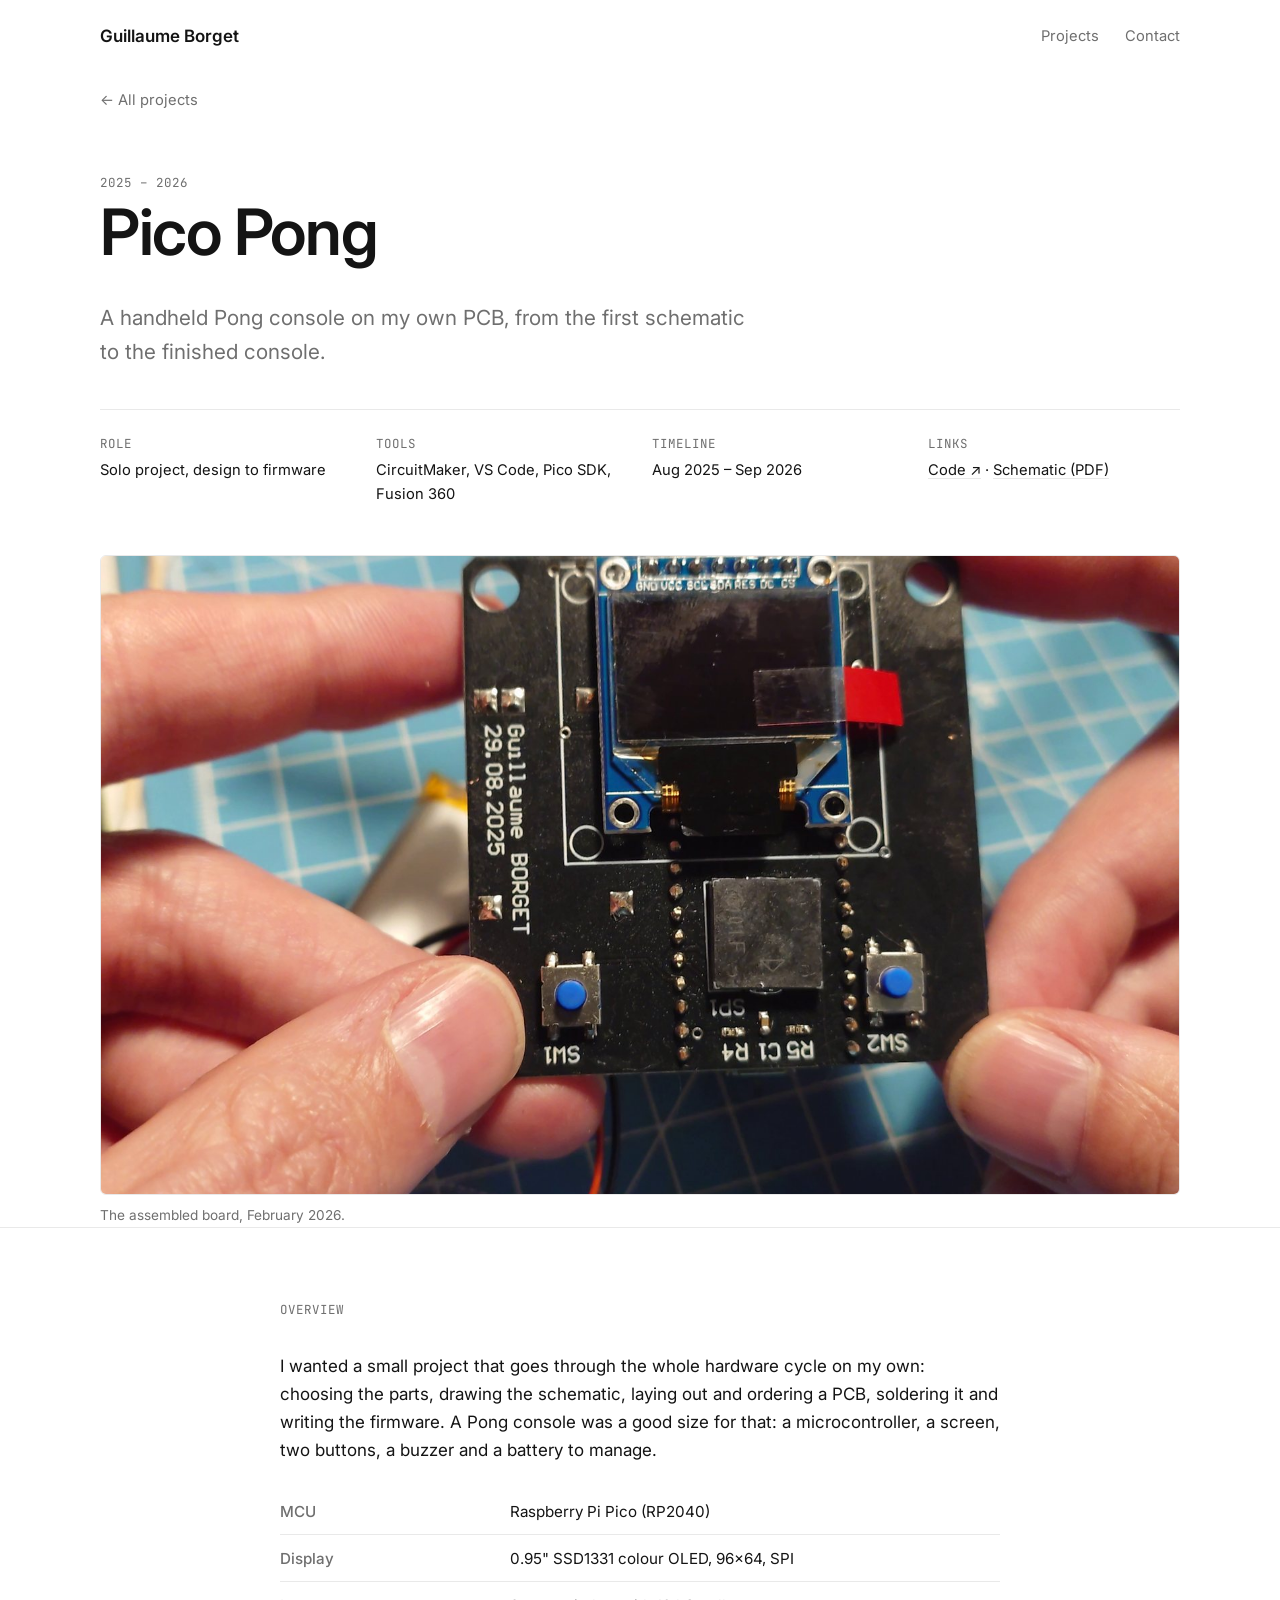
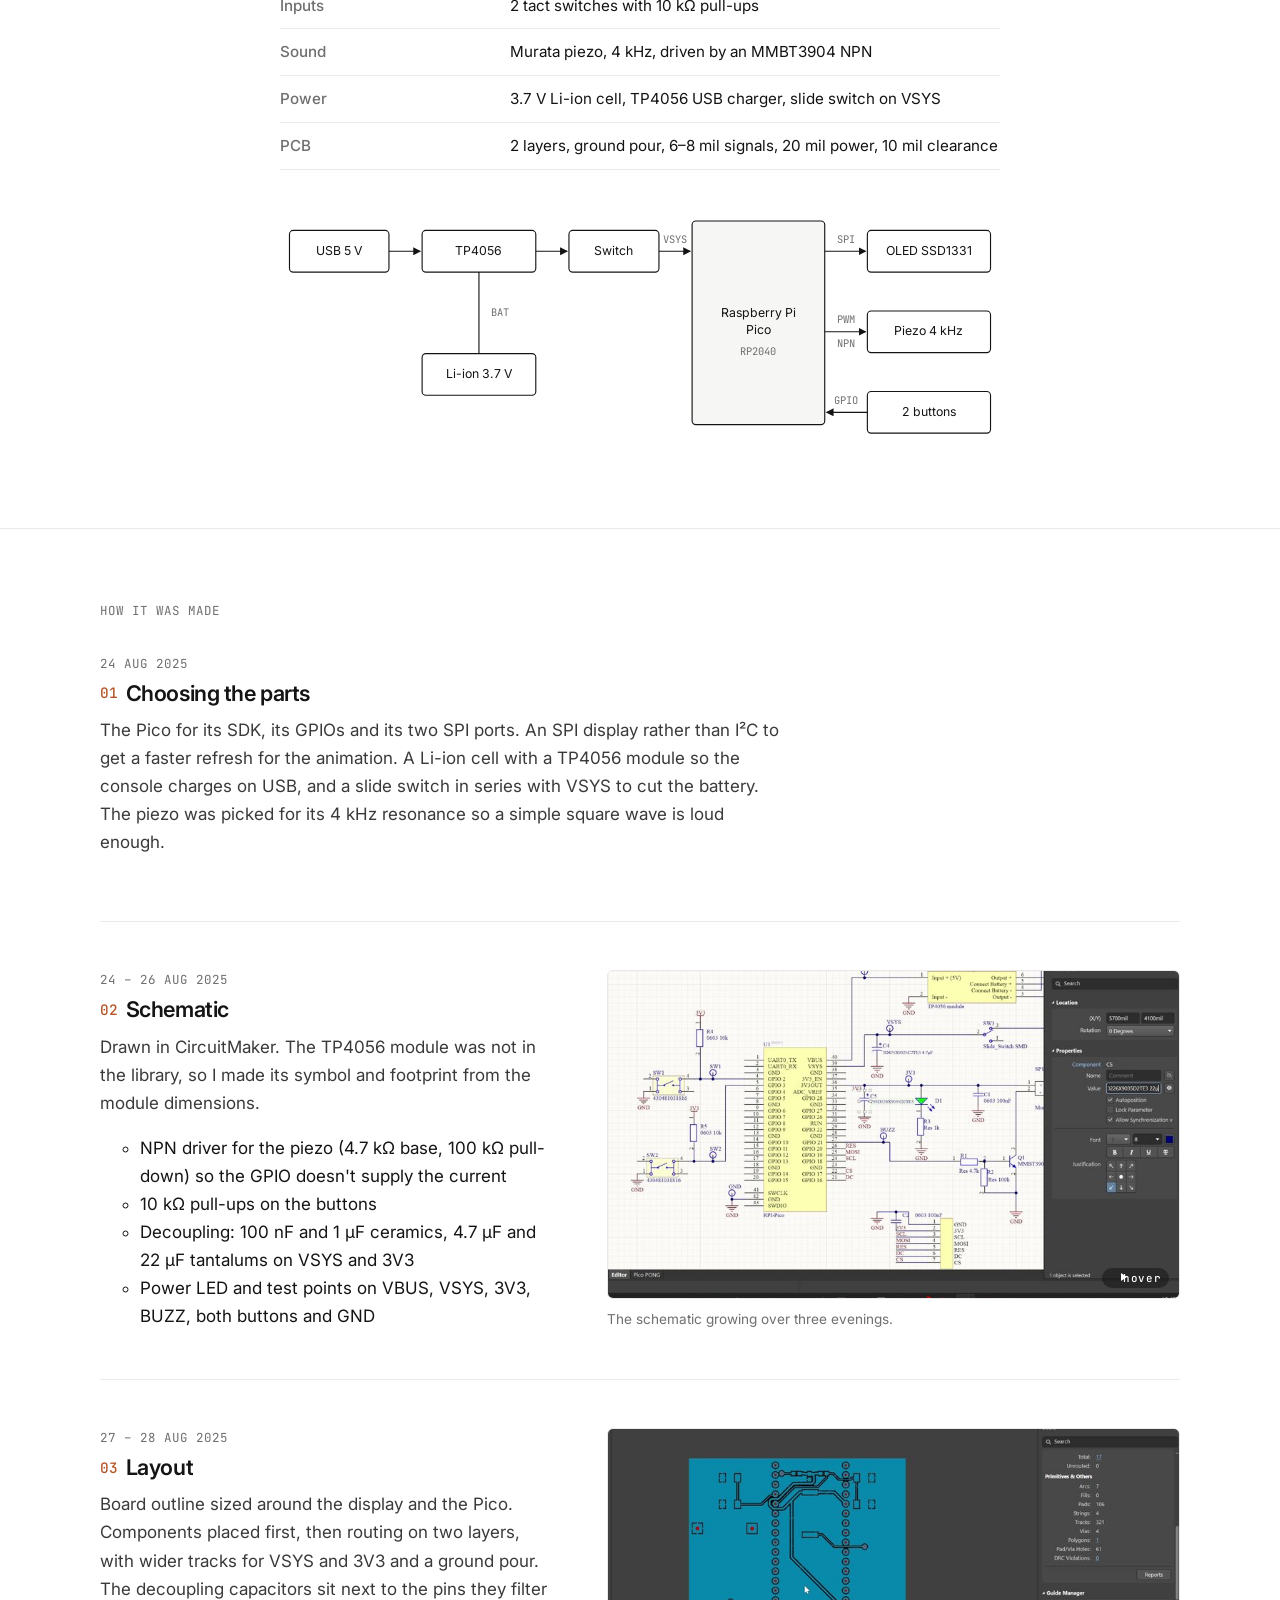
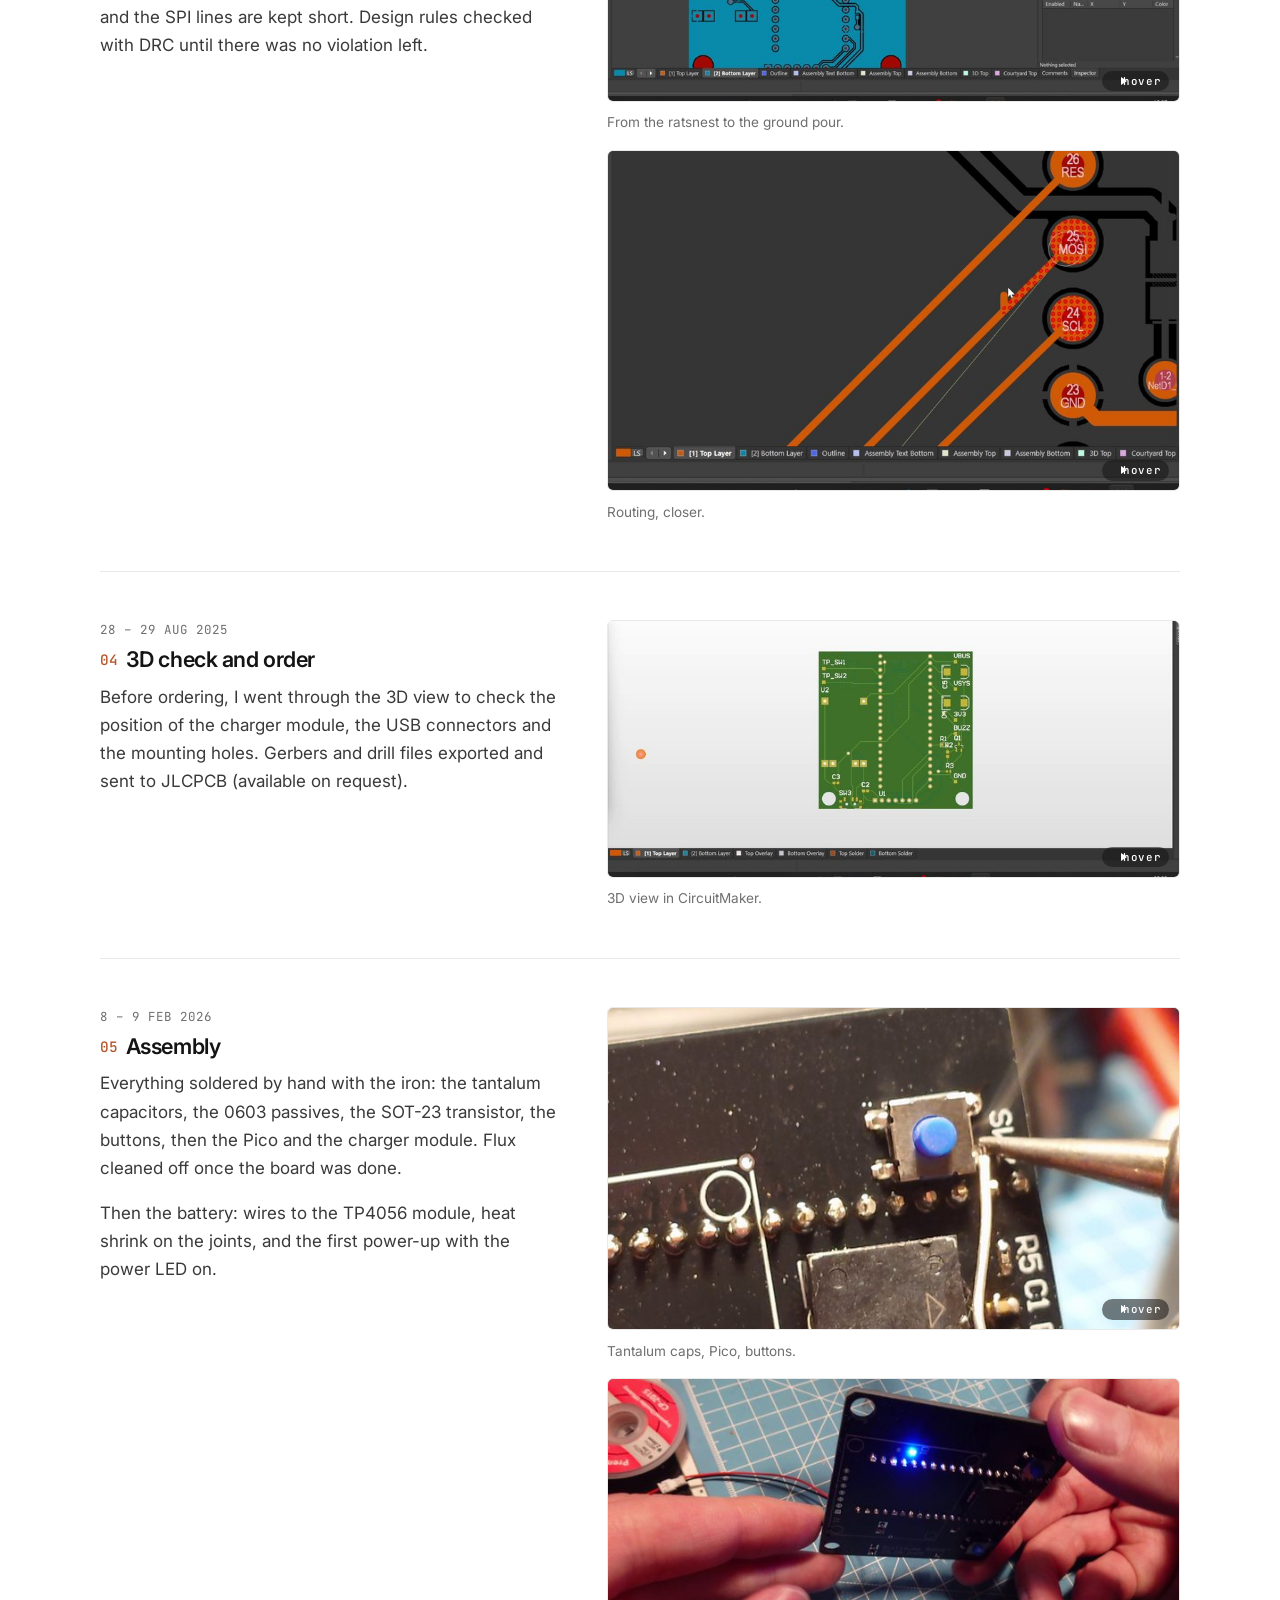
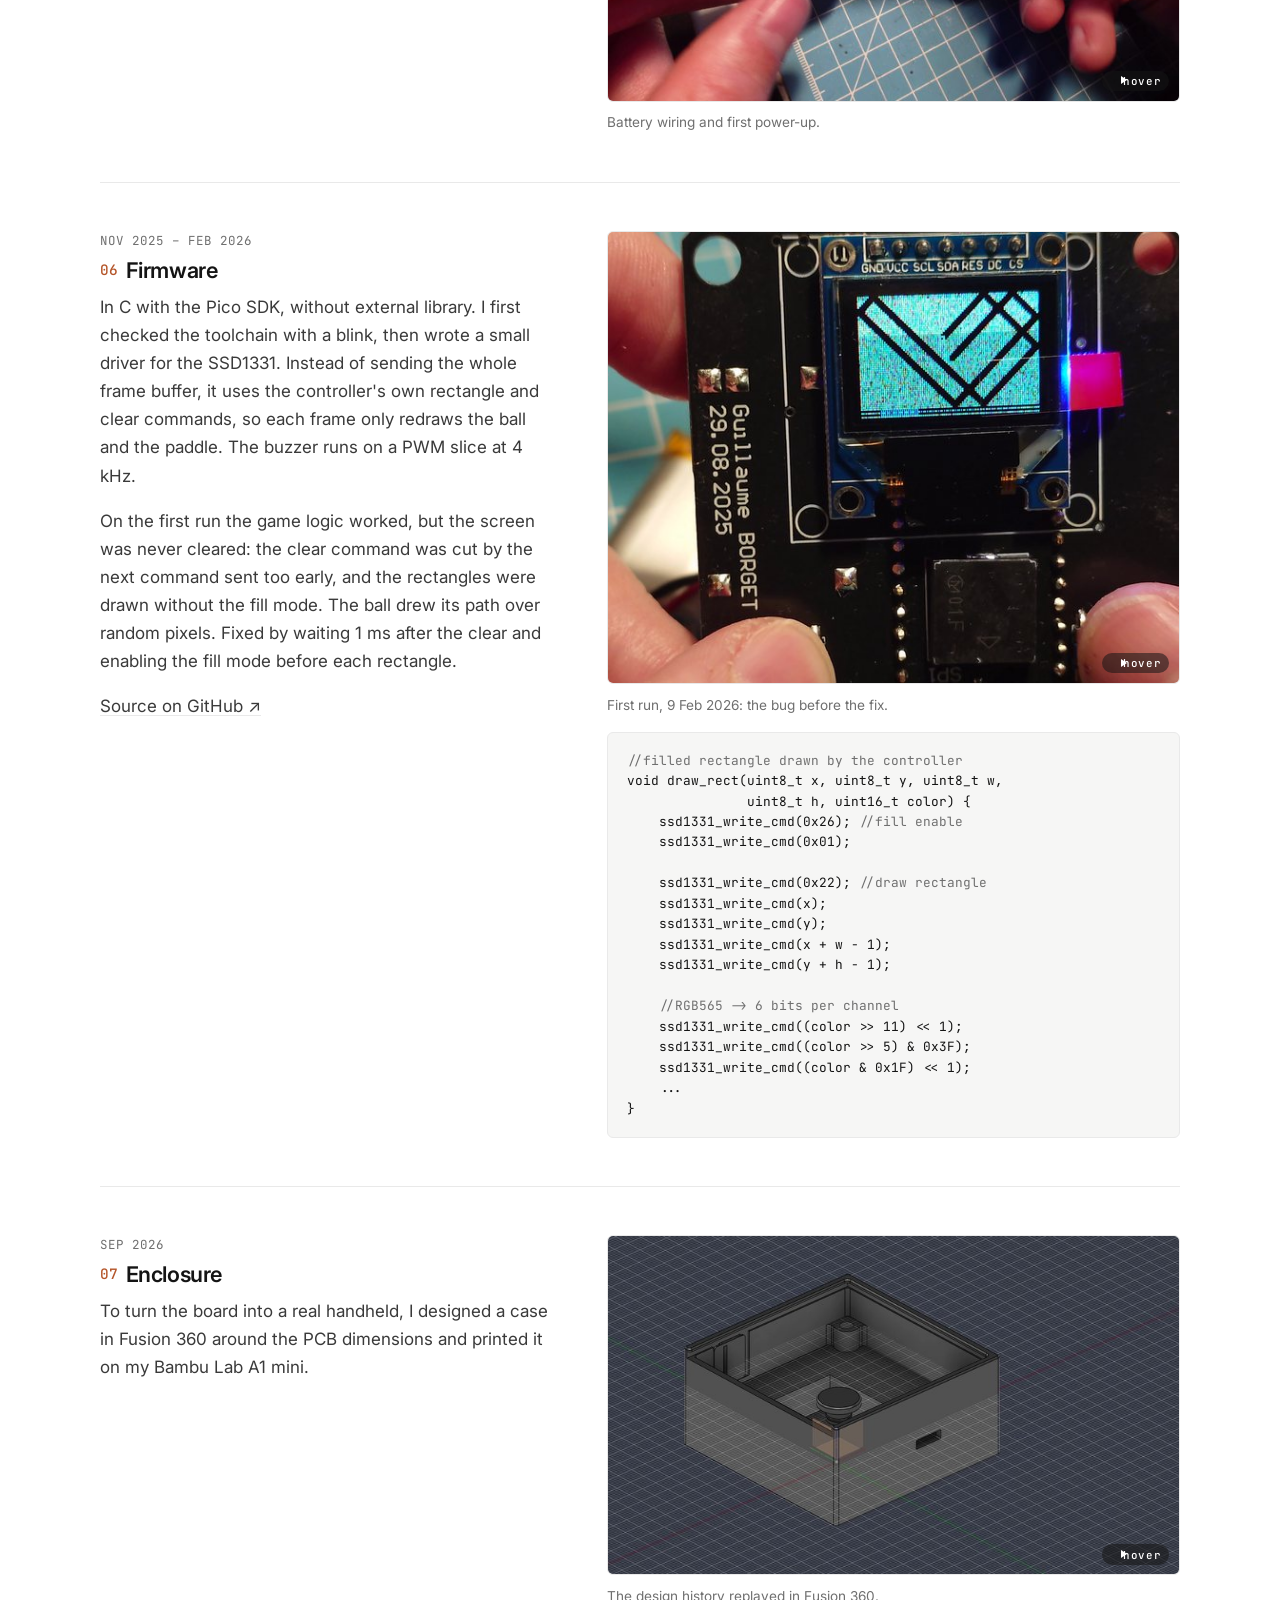
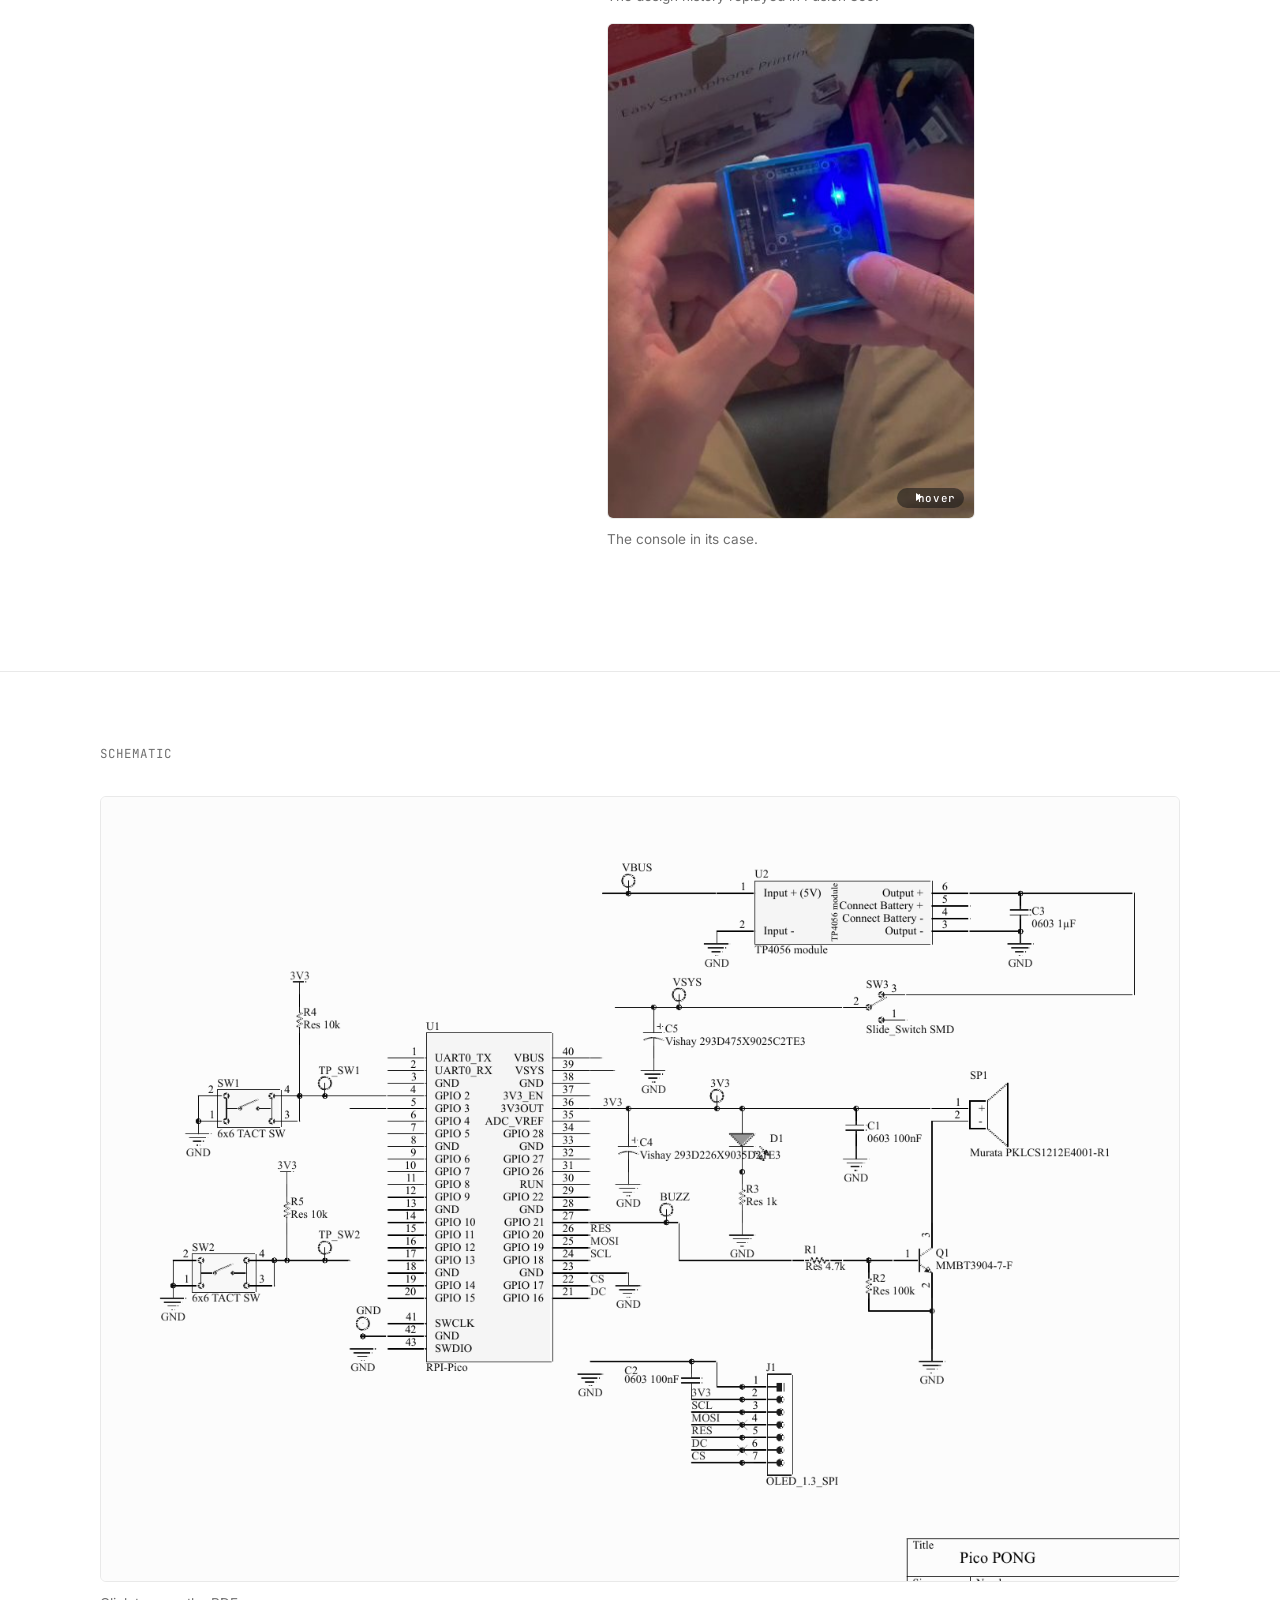
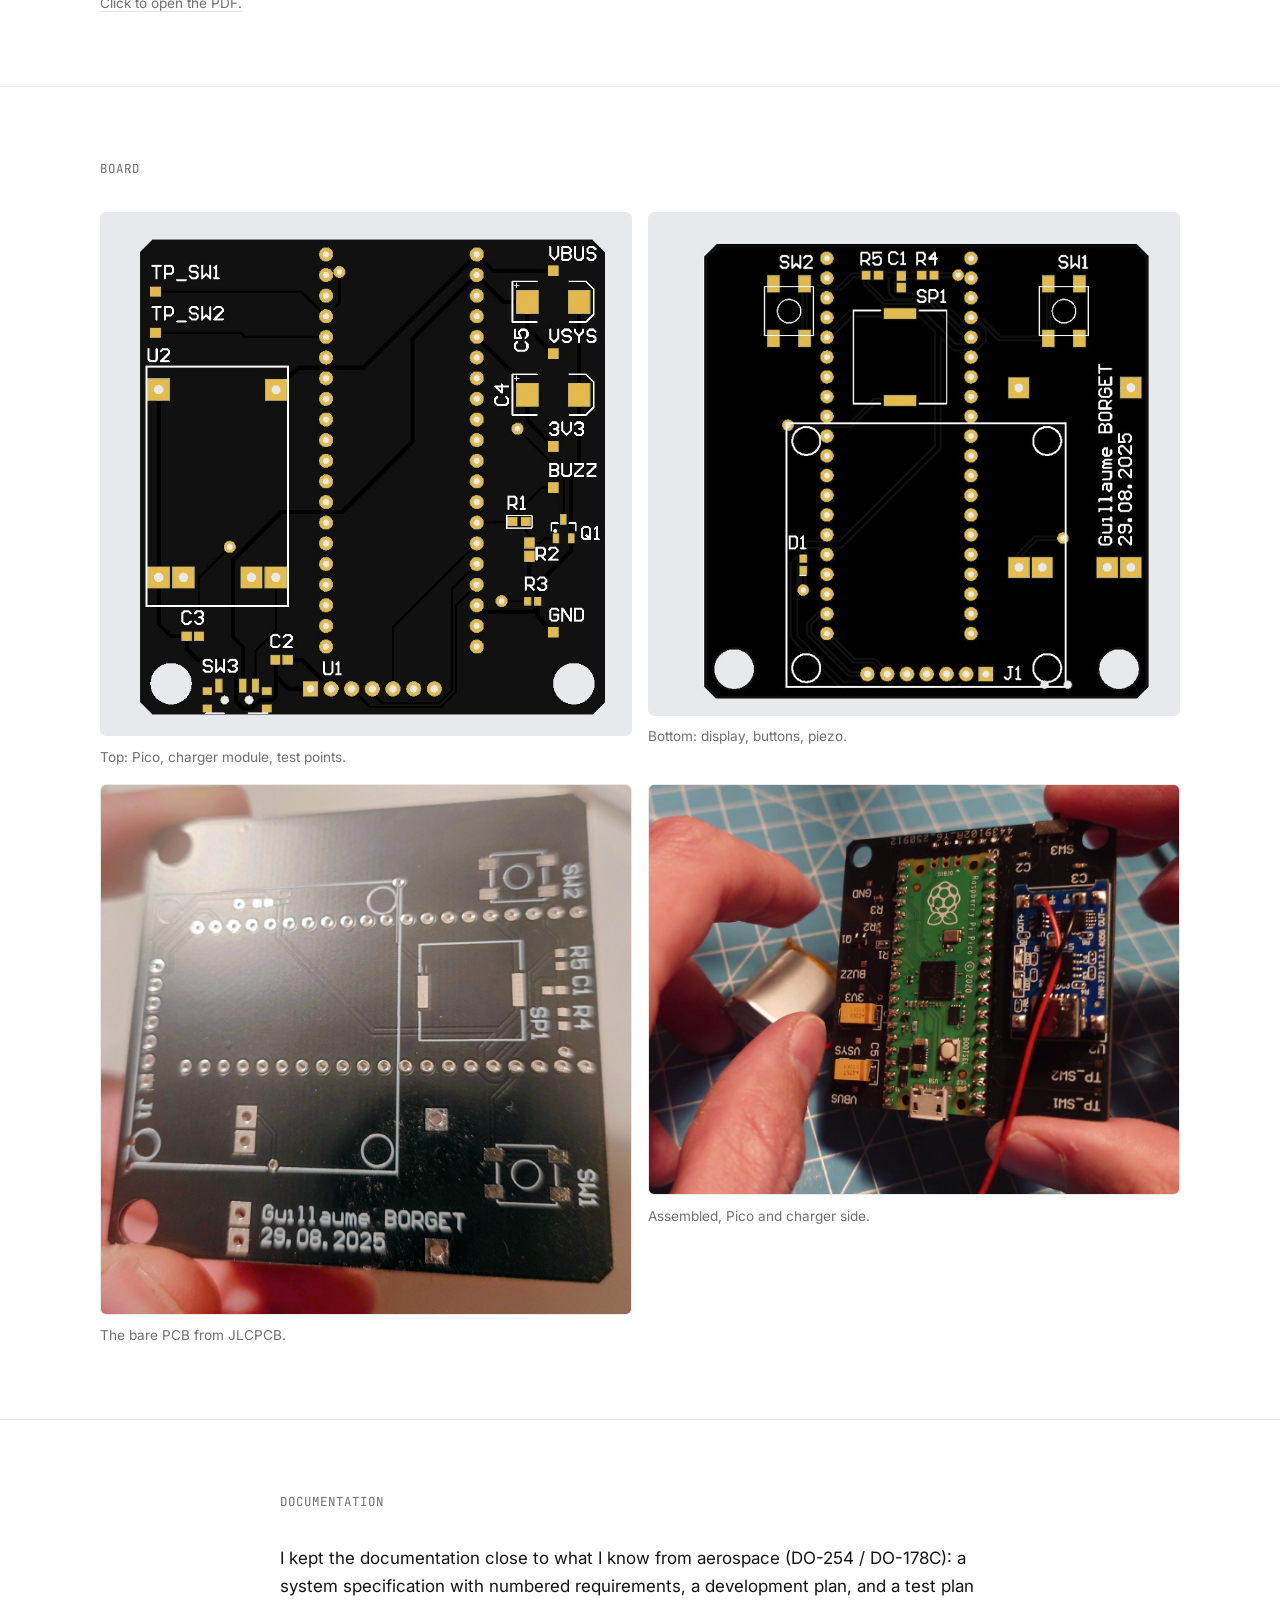
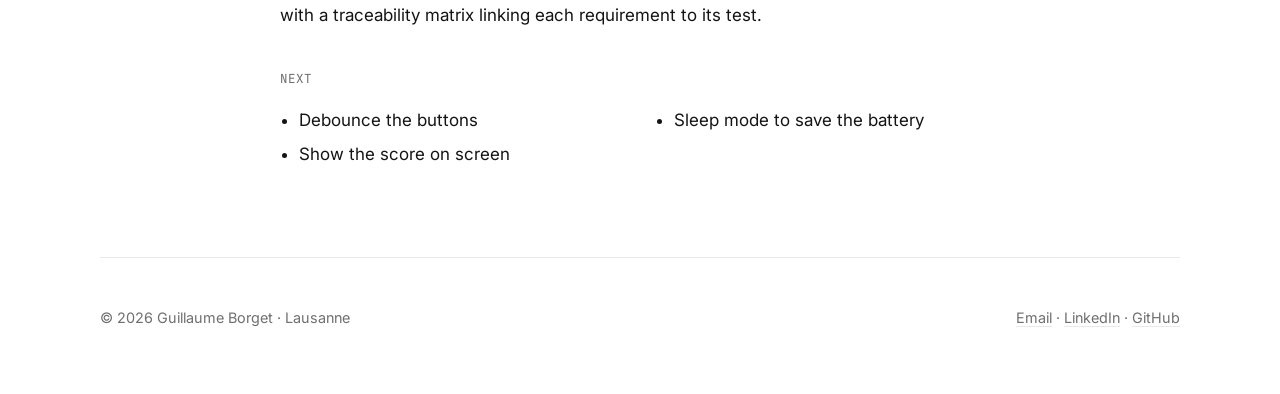
==== pico-pong.html @ 0cc23137 "Add portfolio website with Pico Pong project page" ====
<!doctype html>
<html lang="en">
<head>
  <meta charset="utf-8">
  <meta name="viewport" content="width=device-width, initial-scale=1">
  <title>Pico Pong — Guillaume Borget</title>
  <meta name="description" content="Pico Pong: a handheld Pong console on a custom 2-layer PCB. Raspberry Pi Pico, SSD1331 OLED, Li-ion battery with TP4056 charging. Schematic, layout and firmware by Guillaume Borget.">
  <link rel="icon" href="favicon.svg" type="image/svg+xml">
  <link rel="preconnect" href="https://fonts.googleapis.com">
  <link rel="preconnect" href="https://fonts.gstatic.com" crossorigin>
  <link href="https://fonts.googleapis.com/css2?family=Inter:wght@400;500;600&family=JetBrains+Mono:wght@400;500&display=swap" rel="stylesheet">
  <link rel="stylesheet" href="css/style.css?v=3">
</head>
<body>
  <header class="wrap nav">
    <a class="brand" href="index.html">Guillaume Borget</a>
    <ul>
      <li><a href="index.html#projects">Projects</a></li>
      <li><a href="index.html#contact">Contact</a></li>
    </ul>
  </header>

  <main>
    <div class="wrap">
      <a class="back" href="index.html#projects">← All projects</a>
      <div class="p-head">
        <span class="label">2025 – 2026</span>
        <h1>Pico Pong</h1>
        <p class="lead">A handheld Pong console on my own PCB, from the first schematic to the finished console.</p>
        <div class="meta">
          <div><span class="label">Role</span>Solo project, design to firmware</div>
          <div><span class="label">Tools</span>CircuitMaker, VS Code, Pico SDK, Fusion 360</div>
          <div><span class="label">Timeline</span>Aug 2025 – Sep 2026</div>
          <div><span class="label">Links</span><a href="https://github.com/guillaumeborget/pico-pong">Code ↗</a> · <a href="assets/pico-pong/pico-pong-schematic.pdf">Schematic (PDF)</a></div>
        </div>
      </div>
      <figure class="frame cover">
        <img src="assets/pico-pong/assembled-front.jpg" alt="The assembled Pico Pong board held in hands: OLED display, two blue buttons, piezo, my name and the date on the silkscreen" width="1600" height="1029">
        <figcaption>The assembled board, February 2026.</figcaption>
      </figure>
    </div>

    <section class="section">
      <div class="narrow prose">
        <span class="label">Overview</span>
        <p>I wanted a small project that goes through the whole hardware cycle on my own: choosing the parts, drawing the schematic, laying out and ordering a PCB, soldering it and writing the firmware. A Pong console was a good size for that: a microcontroller, a screen, two buttons, a buzzer and a battery to manage.</p>
        <table class="specs">
          <tr><th>MCU</th><td>Raspberry Pi Pico (RP2040)</td></tr>
          <tr><th>Display</th><td>0.95" SSD1331 colour OLED, 96×64, SPI</td></tr>
          <tr><th>Inputs</th><td>2 tact switches with 10 kΩ pull-ups</td></tr>
          <tr><th>Sound</th><td>Murata piezo, 4 kHz, driven by an MMBT3904 NPN</td></tr>
          <tr><th>Power</th><td>3.7 V Li-ion cell, TP4056 USB charger, slide switch on VSYS</td></tr>
          <tr><th>PCB</th><td>2 layers, ground pour, 6–8 mil signals, 20 mil power, 10 mil clearance</td></tr>
        </table>
        <figure class="diagram" aria-label="Block diagram">
          <svg viewBox="0 0 760 260" role="img">
            <defs><marker id="ar" viewBox="0 0 8 8" refX="7" refY="4" markerWidth="7" markerHeight="7" orient="auto"><path class="arrow" d="M0 0 8 4 0 8z"/></marker></defs>
            <rect x="10" y="30" width="105" height="44" rx="4"/><text x="62" y="52">USB 5 V</text>
            <rect x="150" y="30" width="120" height="44" rx="4"/><text x="210" y="52">TP4056</text>
            <rect x="150" y="160" width="120" height="44" rx="4"/><text x="210" y="182">Li-ion 3.7 V</text>
            <rect x="305" y="30" width="95" height="44" rx="4"/><text x="352" y="52">Switch</text>
            <rect class="hl" x="435" y="20" width="140" height="215" rx="4"/><text x="505" y="118">Raspberry Pi</text><text x="505" y="136">Pico</text><text class="small" x="505" y="158">RP2040</text>
            <rect x="620" y="30" width="130" height="44" rx="4"/><text x="685" y="52">OLED SSD1331</text>
            <rect x="620" y="115" width="130" height="44" rx="4"/><text x="685" y="137">Piezo 4 kHz</text>
            <rect x="620" y="200" width="130" height="44" rx="4"/><text x="685" y="222">2 buttons</text>
            <line x1="115" y1="52" x2="148" y2="52" marker-end="url(#ar)"/>
            <line x1="270" y1="52" x2="303" y2="52" marker-end="url(#ar)"/>
            <line x1="400" y1="52" x2="433" y2="52" marker-end="url(#ar)"/><text class="small" x="417" y="40">VSYS</text>
            <line x1="210" y1="74" x2="210" y2="160"/><text class="small" x="232" y="117">BAT</text>
            <line x1="575" y1="52" x2="618" y2="52" marker-end="url(#ar)"/><text class="small" x="597" y="40">SPI</text>
            <line x1="575" y1="137" x2="618" y2="137" marker-end="url(#ar)"/><text class="small" x="597" y="125">PWM</text><text class="small" x="597" y="150">NPN</text>
            <line x1="620" y1="222" x2="577" y2="222" marker-end="url(#ar)"/><text class="small" x="597" y="210">GPIO</text>
          </svg>
        </figure>
      </div>
    </section>

    <section class="section">
      <div class="wrap">
        <span class="label">How it was made</span>
        <ol class="steps">
          <li class="step solo">
            <div>
              <span class="label date">24 Aug 2025</span>
              <h3>Choosing the parts</h3>
              <p>The Pico for its SDK, its GPIOs and its two SPI ports. An SPI display rather than I²C to get a faster refresh for the animation. A Li-ion cell with a TP4056 module so the console charges on USB, and a slide switch in series with VSYS to cut the battery. The piezo was picked for its 4 kHz resonance so a simple square wave is loud enough.</p>
            </div>
          </li>
          <li class="step">
            <div>
              <span class="label date">24 – 26 Aug 2025</span>
              <h3>Schematic</h3>
              <p>Drawn in CircuitMaker. The TP4056 module was not in the library, so I made its symbol and footprint from the module dimensions.</p>
              <ul>
                <li>NPN driver for the piezo (4.7 kΩ base, 100 kΩ pull-down) so the GPIO doesn't supply the current</li>
                <li>10 kΩ pull-ups on the buttons</li>
                <li>Decoupling: 100 nF and 1 µF ceramics, 4.7 µF and 22 µF tantalums on VSYS and 3V3</li>
                <li>Power LED and test points on VBUS, VSYS, 3V3, BUZZ, both buttons and GND</li>
              </ul>
            </div>
            <figure class="clip"><div class="anim" data-anim="assets/pico-pong/schematic.webp"><img src="assets/pico-pong/schematic.jpg" alt="Schematic in CircuitMaker" width="800" height="457" loading="lazy"></div><figcaption>The schematic growing over three evenings.</figcaption></figure>
          </li>
          <li class="step">
            <div>
              <span class="label date">27 – 28 Aug 2025</span>
              <h3>Layout</h3>
              <p>Board outline sized around the display and the Pico. Components placed first, then routing on two layers, with wider tracks for VSYS and 3V3 and a ground pour. The decoupling capacitors sit next to the pins they filter and the SPI lines are kept short. Design rules checked with DRC until there was no violation left.</p>
            </div>
            <div>
              <figure class="clip"><div class="anim" data-anim="assets/pico-pong/layout.webp"><img src="assets/pico-pong/layout.jpg" alt="Placement and routing in CircuitMaker" width="800" height="381" loading="lazy"></div><figcaption>From the ratsnest to the ground pour.</figcaption></figure>
              <figure class="clip" style="margin-top:1rem"><div class="anim" data-anim="assets/pico-pong/routing.webp"><img src="assets/pico-pong/routing.jpg" alt="Routing close-up" width="800" height="475" loading="lazy"></div><figcaption>Routing, closer.</figcaption></figure>
            </div>
          </li>
          <li class="step">
            <div>
              <span class="label date">28 – 29 Aug 2025</span>
              <h3>3D check and order</h3>
              <p>Before ordering, I went through the 3D view to check the position of the charger module, the USB connectors and the mounting holes. Gerbers and drill files exported and sent to JLCPCB (available on request).</p>
            </div>
            <figure class="clip"><div class="anim" data-anim="assets/pico-pong/board-3d.webp"><img src="assets/pico-pong/board-3d.jpg" alt="3D view of the board" width="800" height="358" loading="lazy"></div><figcaption>3D view in CircuitMaker.</figcaption></figure>
          </li>
          <li class="step">
            <div>
              <span class="label date">8 – 9 Feb 2026</span>
              <h3>Assembly</h3>
              <p>Everything soldered by hand with the iron: the tantalum capacitors, the 0603 passives, the SOT-23 transistor, the buttons, then the Pico and the charger module. Flux cleaned off once the board was done.</p>
              <p>Then the battery: wires to the TP4056 module, heat shrink on the joints, and the first power-up with the power LED on.</p>
            </div>
            <div>
              <figure class="clip"><div class="anim" data-anim="assets/pico-pong/soldering.webp"><img src="assets/pico-pong/soldering.jpg" alt="Hand soldering the components" width="640" height="360" loading="lazy"></div><figcaption>Tantalum caps, Pico, buttons.</figcaption></figure>
              <figure class="clip" style="margin-top:1rem"><div class="anim" data-anim="assets/pico-pong/power-up.webp"><img src="assets/pico-pong/power-up.jpg" alt="Battery wiring and first power-up" width="640" height="360" loading="lazy"></div><figcaption>Battery wiring and first power-up.</figcaption></figure>
            </div>
          </li>
          <li class="step">
            <div>
              <span class="label date">Nov 2025 – Feb 2026</span>
              <h3>Firmware</h3>
              <p>In C with the Pico SDK, without external library. I first checked the toolchain with a blink, then wrote a small driver for the SSD1331. Instead of sending the whole frame buffer, it uses the controller's own rectangle and clear commands, so each frame only redraws the ball and the paddle. The buzzer runs on a PWM slice at 4 kHz.</p>
              <p>On the first run the game logic worked, but the screen was never cleared: the clear command was cut by the next command sent too early, and the rectangles were drawn without the fill mode. The ball drew its path over random pixels. Fixed by waiting 1 ms after the clear and enabling the fill mode before each rectangle.</p>
              <p><a href="https://github.com/guillaumeborget/pico-pong">Source on GitHub ↗</a></p>
            </div>
            <div>
            <figure class="clip" style="margin-bottom:1rem"><div class="anim" data-anim="assets/pico-pong/first-run.webp"><img src="assets/pico-pong/first-run.jpg" alt="First run of the game on the board, with the uncleared screen" width="600" height="474" loading="lazy"></div><figcaption>First run, 9 Feb 2026: the bug before the fix.</figcaption></figure>
<pre class="code"><span class="c">//filled rectangle drawn by the controller</span>
void draw_rect(uint8_t x, uint8_t y, uint8_t w,
               uint8_t h, uint16_t color) {
    ssd1331_write_cmd(0x26); <span class="c">//fill enable</span>
    ssd1331_write_cmd(0x01);

    ssd1331_write_cmd(0x22); <span class="c">//draw rectangle</span>
    ssd1331_write_cmd(x);
    ssd1331_write_cmd(y);
    ssd1331_write_cmd(x + w - 1);
    ssd1331_write_cmd(y + h - 1);

    <span class="c">//RGB565 -> 6 bits per channel</span>
    ssd1331_write_cmd((color >> 11) << 1);
    ssd1331_write_cmd((color >> 5) & 0x3F);
    ssd1331_write_cmd((color & 0x1F) << 1);
    ...
}</pre>
            </div>
          </li>
          <li class="step">
            <div>
              <span class="label date">Sep 2026</span>
              <h3>Enclosure</h3>
              <p>To turn the board into a real handheld, I designed a case in Fusion 360 around the PCB dimensions and printed it on my Bambu Lab A1 mini.</p>
            </div>
            <div>
              <figure class="clip"><div class="anim" data-anim="assets/pico-pong/enclosure-design.webp"><img src="assets/pico-pong/enclosure-design.jpg" alt="Enclosure design timeline in Fusion 360" width="720" height="427" loading="lazy"></div><figcaption>The design history replayed in Fusion 360.</figcaption></figure>
              <figure class="clip" style="max-width:368px;margin-top:1rem"><div class="anim" data-anim="assets/pico-pong/enclosure.webp"><img src="assets/pico-pong/enclosure.jpg" alt="The console in its blue 3D printed case" width="368" height="496" loading="lazy"></div><figcaption>The console in its case.</figcaption></figure>
            </div>
          </li>
        </ol>
      </div>
    </section>

    <section class="section">
      <div class="wrap">
        <span class="label">Schematic</span>
        <a href="assets/pico-pong/pico-pong-schematic.pdf"><figure class="frame">
          <img src="assets/pico-pong/schematic-sheet.png" alt="Pico Pong schematic" width="1366" height="993" loading="lazy">
          <figcaption>Click to open the PDF.</figcaption>
        </figure></a>
      </div>
    </section>

    <section class="section">
      <div class="wrap">
        <span class="label">Board</span>
        <div class="duo">
          <figure class="frame"><img src="assets/pico-pong/render-top.jpg" alt="PCB top side" width="798" height="787" loading="lazy"><figcaption>Top: Pico, charger module, test points.</figcaption></figure>
          <figure class="frame"><img src="assets/pico-pong/render-bottom.jpg" alt="PCB bottom side" width="800" height="758" loading="lazy"><figcaption>Bottom: display, buttons, piezo.</figcaption></figure>
          <figure class="frame"><img src="assets/pico-pong/pcb-photo.jpg" alt="The bare PCB before assembly" width="1400" height="1396" loading="lazy"><figcaption>The bare PCB from JLCPCB.</figcaption></figure>
          <figure class="frame"><img src="assets/pico-pong/assembled-back.jpg" alt="Assembled board, Pico and charger side" width="1200" height="926" loading="lazy"><figcaption>Assembled, Pico and charger side.</figcaption></figure>
        </div>
      </div>
    </section>

    <section class="section">
      <div class="narrow prose">
        <span class="label">Documentation</span>
        <p>I kept the documentation close to what I know from aerospace (DO-254 / DO-178C): a system specification with numbered requirements, a development plan, and a test plan with a traceability matrix linking each requirement to its test.</p>
        <span class="label" style="display:block;margin:2.5rem 0 1rem">Next</span>
        <ul class="next">
          <li>Debounce the buttons</li>
          <li>Show the score on screen</li>
          <li>Sleep mode to save the battery</li>
        </ul>
      </div>
    </section>
  </main>

  <footer class="wrap footer">
    <span>© 2026 Guillaume Borget · Lausanne</span>
    <span><a href="mailto:guillaume.borget@gmail.com">Email</a> · <a href="https://www.linkedin.com/in/g-borget/">LinkedIn</a> · <a href="https://github.com/guillaumeborget">GitHub</a></span>
  </footer>

  <script src="js/main.js?v=3"></script>
</body>
</html>
---- css/style.css ----
:root {
  --bg: #ffffff;
  --text: #141414;
  --muted: #6f6f6f;
  --line: #e9e9e9;
  --soft: #f6f6f5;
  --accent: #b5562a; /* cuivre */
  --sans: "Inter", system-ui, -apple-system, sans-serif;
  --mono: "JetBrains Mono", ui-monospace, monospace;
  color-scheme: light;
}

*, *::before, *::after { box-sizing: border-box; }
html { scroll-behavior: smooth; }
body { margin: 0; background: var(--bg); color: var(--text); font: 17px/1.65 var(--sans); -webkit-font-smoothing: antialiased; }
img { max-width: 100%; height: auto; display: block; }
a { color: inherit; text-decoration-color: var(--line); text-underline-offset: 3px; }
a:hover { color: var(--accent); text-decoration-color: currentColor; }
h1, h2, h3 { font-weight: 600; letter-spacing: -0.02em; line-height: 1.15; margin: 0 0 .5em; }
h1 { font-size: clamp(2.4rem, 6vw, 4rem); }
h2 { font-size: 1.6rem; }
h3 { font-size: 1.15rem; }
p { margin: 0 0 1em; }
.wrap { width: min(1080px, 100% - 48px); margin-inline: auto; }
.narrow { width: min(720px, 100% - 48px); margin-inline: auto; }
.mono, .label { font-family: var(--mono); font-size: .78rem; letter-spacing: .02em; }
.label { color: var(--muted); text-transform: uppercase; letter-spacing: .08em; }
.muted { color: var(--muted); }

/* ---------- nav ---------- */
.nav { display: flex; justify-content: space-between; align-items: center; height: 72px; }
.nav .brand { font-weight: 600; text-decoration: none; }
.nav ul { list-style: none; display: flex; gap: 1.6rem; margin: 0; padding: 0; font-size: .92rem; }
.nav ul a { text-decoration: none; color: var(--muted); }
.nav ul a:hover { color: var(--text); }

/* ---------- home ---------- */
.hero { padding: 9vh 0 10vh; }
.hero .role { font-size: clamp(1.15rem, 2.4vw, 1.5rem); color: var(--muted); margin-bottom: 1.6rem; }
.hero .intro { max-width: 34em; }
.links { display: flex; flex-wrap: wrap; gap: .6rem 1.4rem; margin-top: 2rem; font-size: .95rem; }
.links a { display: inline-flex; align-items: center; gap: .4em; }

.section { padding: 4.5rem 0; border-top: 1px solid var(--line); }
.section > .wrap > .label, .section > .narrow > .label { display: block; margin-bottom: 2rem; }

.feature { display: grid; grid-template-columns: 1.35fr 1fr; gap: 3rem; align-items: center; text-decoration: none; }
.feature:hover { color: inherit; }
.feature + .feature { margin-top: 4rem; padding-top: 4rem; border-top: 1px solid var(--line); }
.feature.small .anim { max-width: 440px; justify-self: end; width: 100%; }
.feature.small h3 { font-size: 1.5rem; }
.feature h3 { font-size: 1.9rem; margin-bottom: .3em; }
.feature .more { display: inline-block; margin-top: 1rem; font-weight: 500; }
.feature:hover .more { color: var(--accent); }
.tags { display: flex; flex-wrap: wrap; gap: .4rem; list-style: none; padding: 0; margin: 1.2rem 0 0; }
.tags li { font-family: var(--mono); font-size: .72rem; border: 1px solid var(--line); border-radius: 99px; padding: .15rem .6rem; color: var(--muted); }

.rows { list-style: none; padding: 0; margin: 0; }
.rows li { border-bottom: 1px solid var(--line); }
.rows a { display: grid; grid-template-columns: 1fr auto; gap: .2rem 2rem; padding: 1.1rem 0; text-decoration: none; }
.rows strong { font-weight: 600; }
.rows .mono { color: var(--muted); align-self: center; }
.rows .desc { grid-column: 1 / -1; color: var(--muted); font-size: .95rem; }
.rows a:hover strong { color: var(--accent); }

/* ---------- animated figures ---------- */
.anim { position: relative; margin: 0; background: var(--soft); border: 1px solid var(--line); border-radius: 6px; overflow: hidden; }
.anim img { width: 100%; height: auto; }
.anim::after {
  content: "hover"; position: absolute; right: .6rem; bottom: .6rem;
  font: 500 .68rem var(--mono); letter-spacing: .06em; color: #fff; background: rgba(20, 20, 20, .55);
  padding: .2rem .5rem .2rem 1.3rem; border-radius: 99px; transition: opacity .3s;
}
.anim::before {
  content: ""; position: absolute; right: calc(.6rem + 2.65rem); bottom: calc(.6rem + .42rem); z-index: 1;
  border-left: 6px solid #fff; border-top: 4px solid transparent; border-bottom: 4px solid transparent; transition: opacity .3s;
}
.anim.playing::after, .anim.playing::before { opacity: 0; }
@media (hover: none) { .anim::after { content: "tap"; } .anim::before { right: calc(.6rem + 1.75rem); } }
.clip { margin: 0; }
.anim { cursor: default; }
figure figcaption { font-size: .85rem; color: var(--muted); margin-top: .6rem; }
.frame { margin: 0; }
.frame img { border: 1px solid var(--line); border-radius: 6px; }

/* ---------- project page ---------- */
.back { display: inline-block; margin: 1rem 0 0; color: var(--muted); text-decoration: none; font-size: .92rem; }
.p-head { padding: 6vh 0 3rem; }
.p-head .lead { font-size: 1.3rem; color: var(--muted); max-width: 32em; }
.meta { display: grid; grid-template-columns: repeat(4, 1fr); gap: 1.5rem; margin-top: 2.5rem; padding-top: 1.5rem; border-top: 1px solid var(--line); font-size: .92rem; }
.meta .label { display: block; margin-bottom: .2rem; }
.cover img { width: 100%; max-height: 640px; object-fit: cover; object-position: 50% 78%; border-radius: 6px; }

.prose h2 { margin-top: 0; }
.prose ul { padding-left: 1.2rem; }
.prose li { margin-bottom: .35rem; }
.specs { width: 100%; border-collapse: collapse; font-size: .95rem; margin: 1.5rem 0; }
.specs th, .specs td { text-align: left; padding: .65rem 0; border-bottom: 1px solid var(--line); vertical-align: top; }
.specs th { font-weight: 500; width: 32%; color: var(--muted); padding-right: 1rem; }

.diagram { margin: 2rem 0 0; }
.diagram svg { width: 100%; height: auto; }
.diagram rect { fill: #fff; stroke: var(--text); stroke-width: 1.2; }
.diagram .hl { fill: var(--soft); }
.diagram text { font: 13px var(--sans); fill: var(--text); text-anchor: middle; dominant-baseline: middle; }
.diagram .small { font: 11px var(--mono); fill: var(--muted); }
.diagram path, .diagram line { stroke: var(--text); stroke-width: 1.2; fill: none; }
.diagram .arrow { fill: var(--text); stroke: none; }

.steps { list-style: none; padding: 0; margin: 0; counter-reset: step; }
.step { display: grid; grid-template-columns: 1fr 1.25fr; gap: 3rem; align-items: start; padding: 3rem 0; border-top: 1px solid var(--line); }
.step:first-child { border-top: 0; padding-top: 0; }
.step .date { display: block; margin-bottom: .4rem; }
.step h3 { font-size: 1.35rem; }
.step h3::before { counter-increment: step; content: counter(step, decimal-leading-zero) "  "; font: 500 .9rem var(--mono); color: var(--accent); vertical-align: .15em; }
.step p { color: #3a3a3a; }
.duo { display: grid; grid-template-columns: 1fr 1fr; gap: 1rem; }

pre.code { font: .8rem/1.6 var(--mono); background: var(--soft); border: 1px solid var(--line); border-radius: 6px; padding: 1.1rem 1.2rem; overflow-x: auto; margin: 0; }
pre.code .c { color: var(--muted); }

.next { columns: 2; column-gap: 3rem; padding-left: 1.2rem; }

.footer { padding: 3rem 0 4rem; border-top: 1px solid var(--line); font-size: .9rem; color: var(--muted); display: flex; justify-content: space-between; flex-wrap: wrap; gap: 1rem; }
.footer a { color: var(--muted); }

/* ---------- small screens ---------- */
@media (max-width: 800px) {
  body { font-size: 16px; }
  .wrap, .narrow { width: calc(100% - 32px); }
  .nav ul { gap: 1rem; }
  .nav ul .hide-sm { display: none; }
  .feature, .step { grid-template-columns: 1fr; gap: 1.5rem; }
  .meta { grid-template-columns: 1fr 1fr; }
  .next { columns: 1; }
  .section { padding: 3.5rem 0; }
}
.step.solo { grid-template-columns: 1fr; }
.step.solo > div { max-width: 40em; }
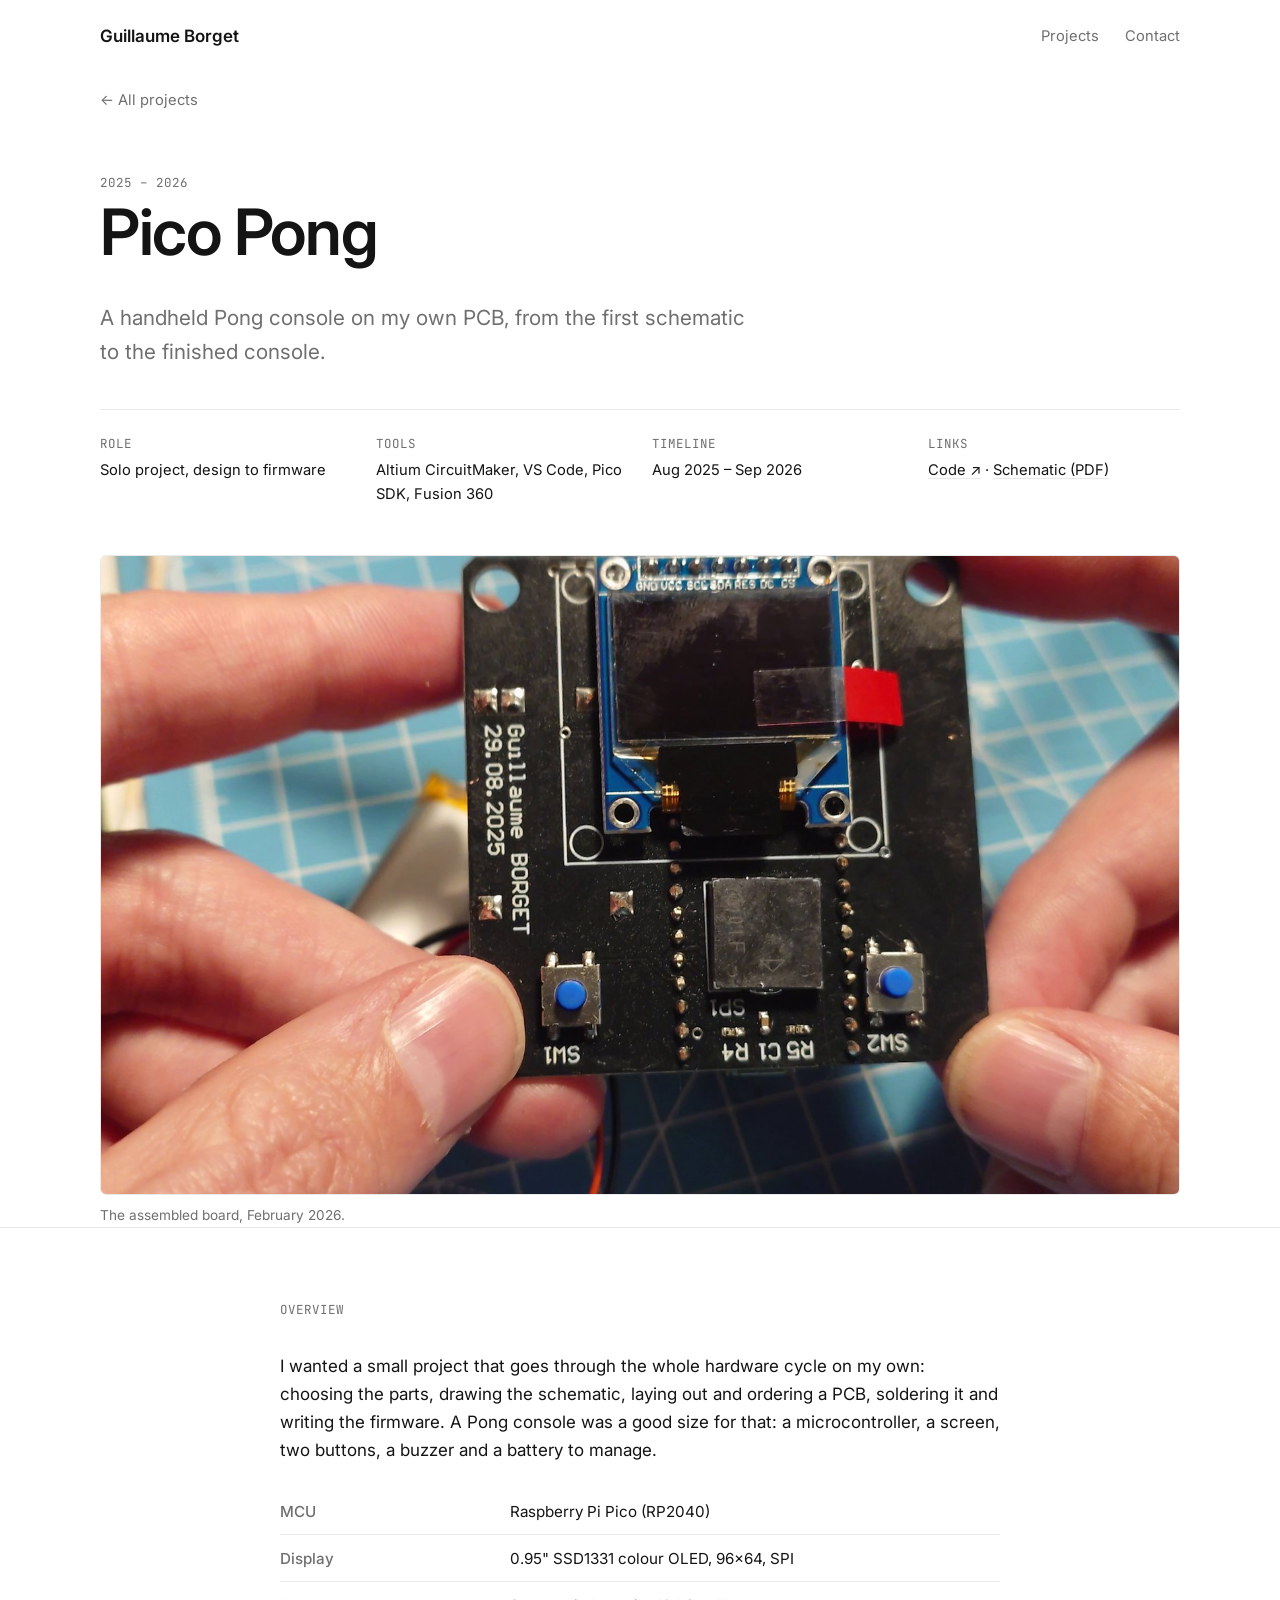
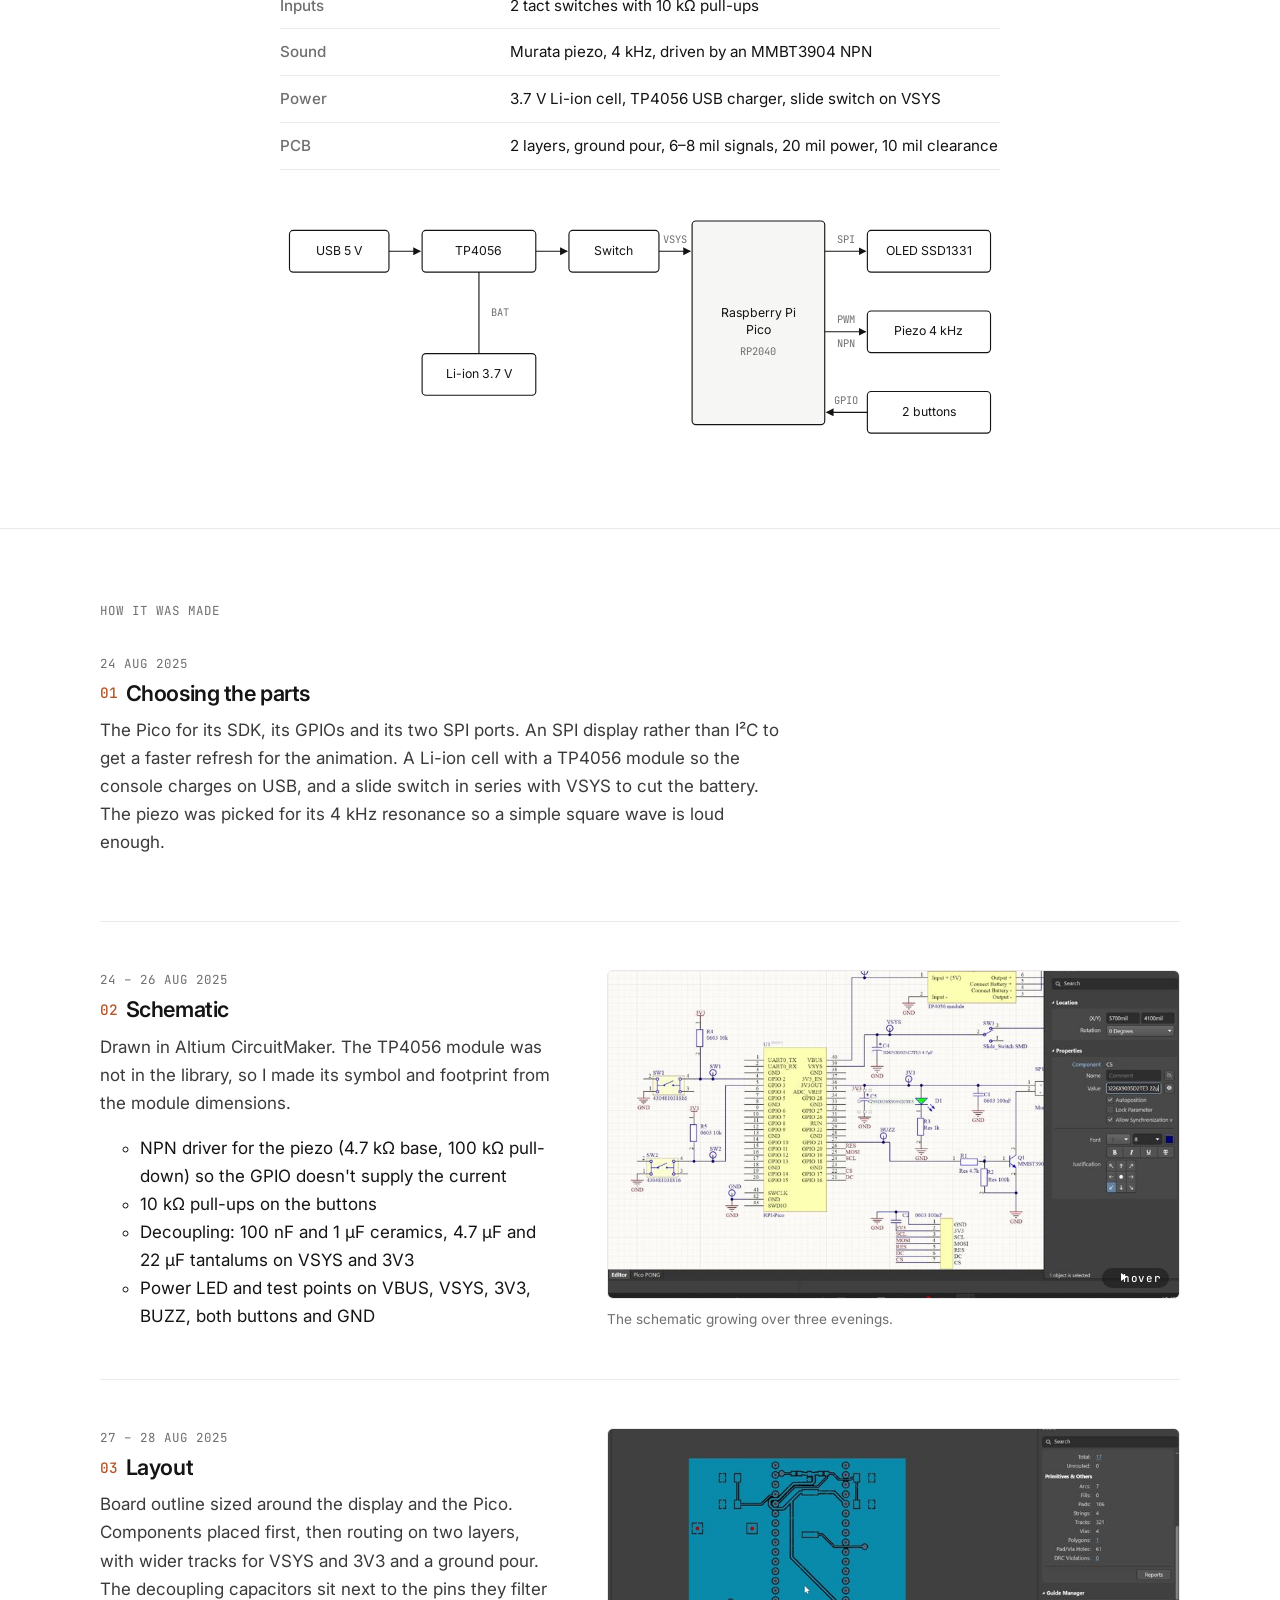
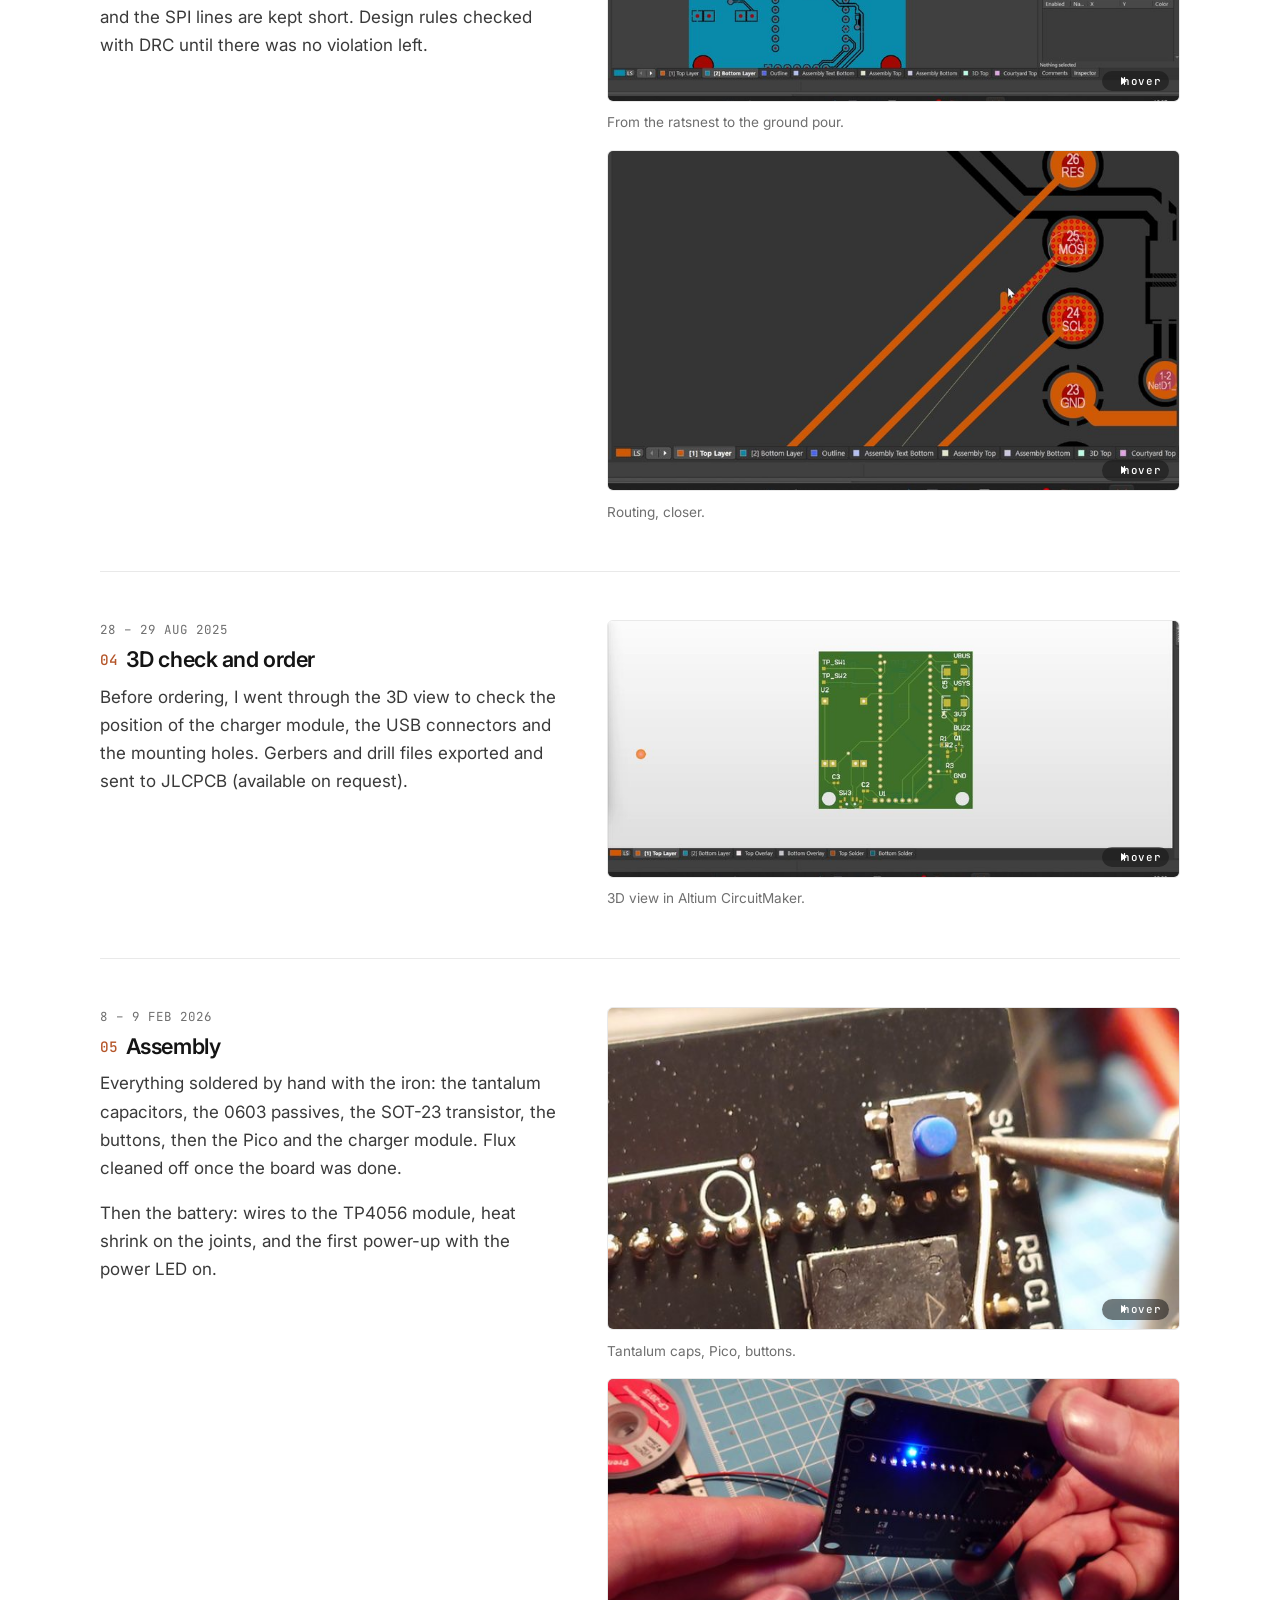
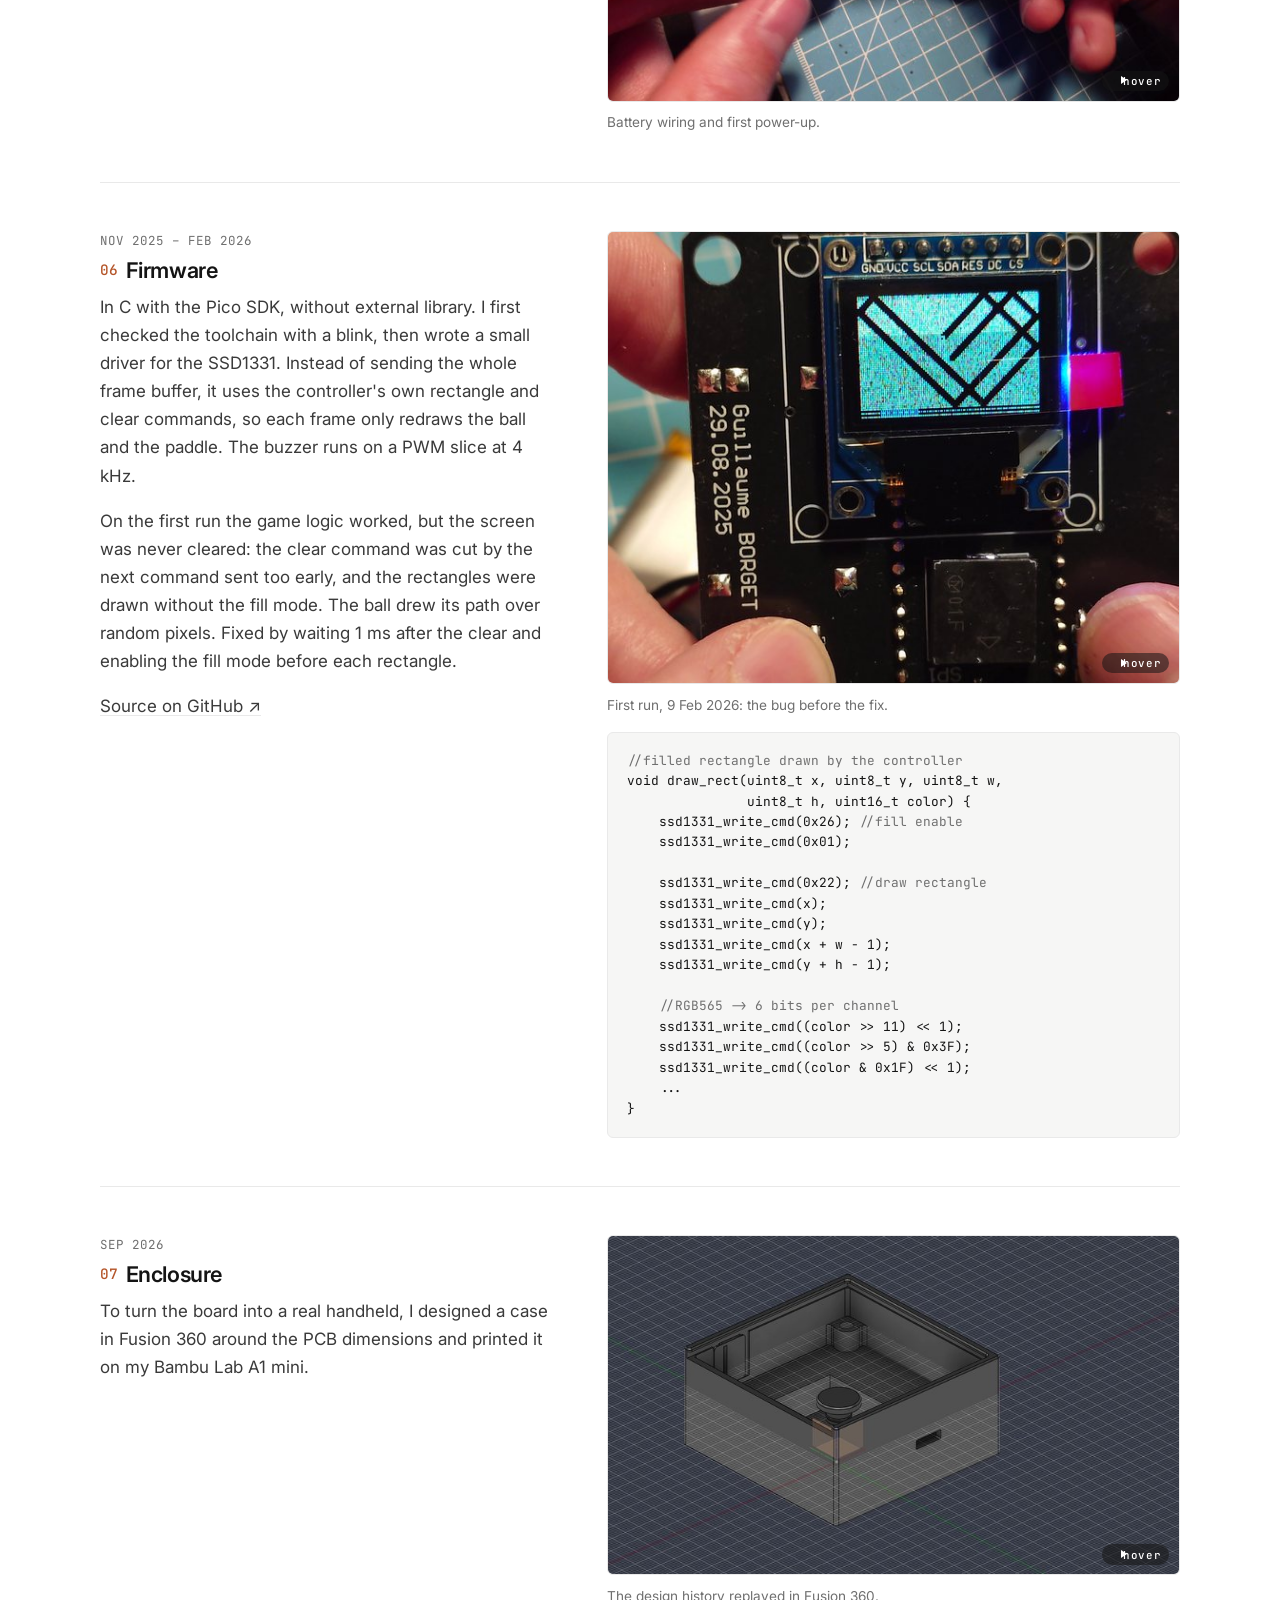
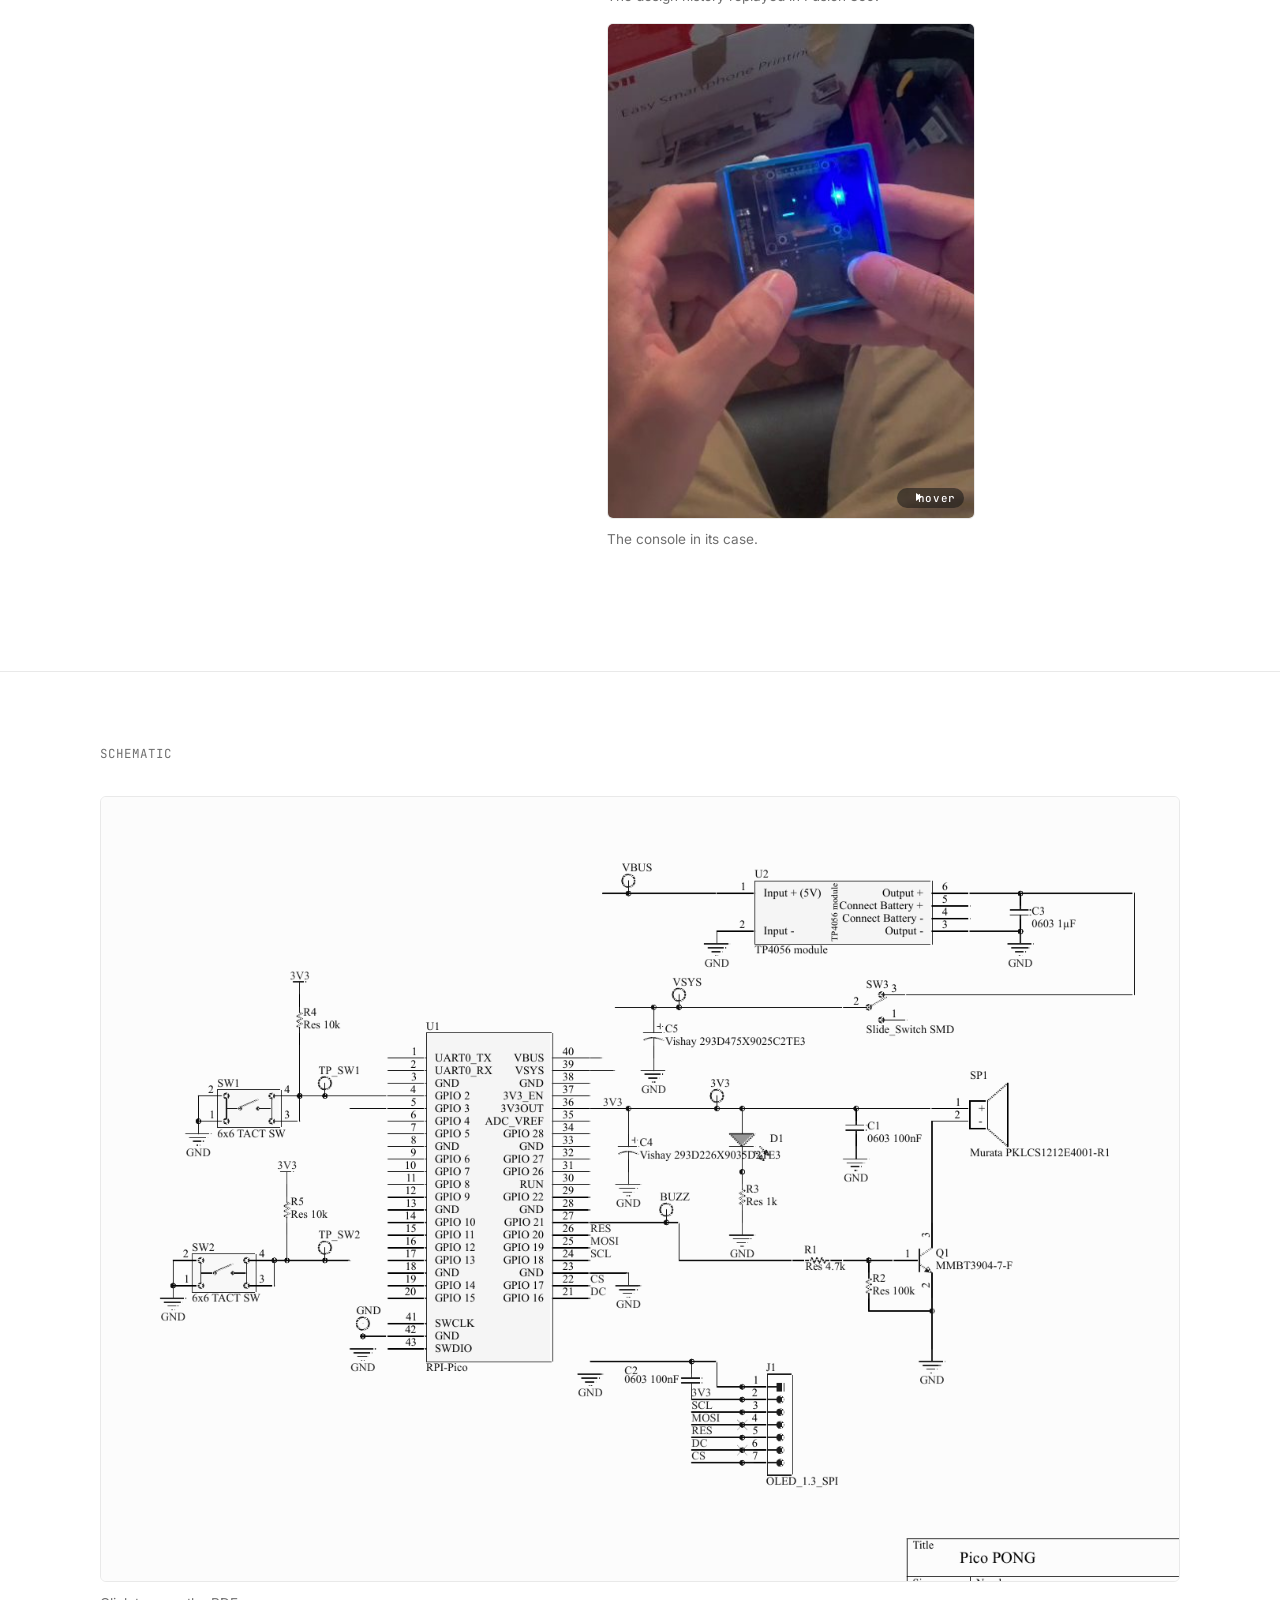
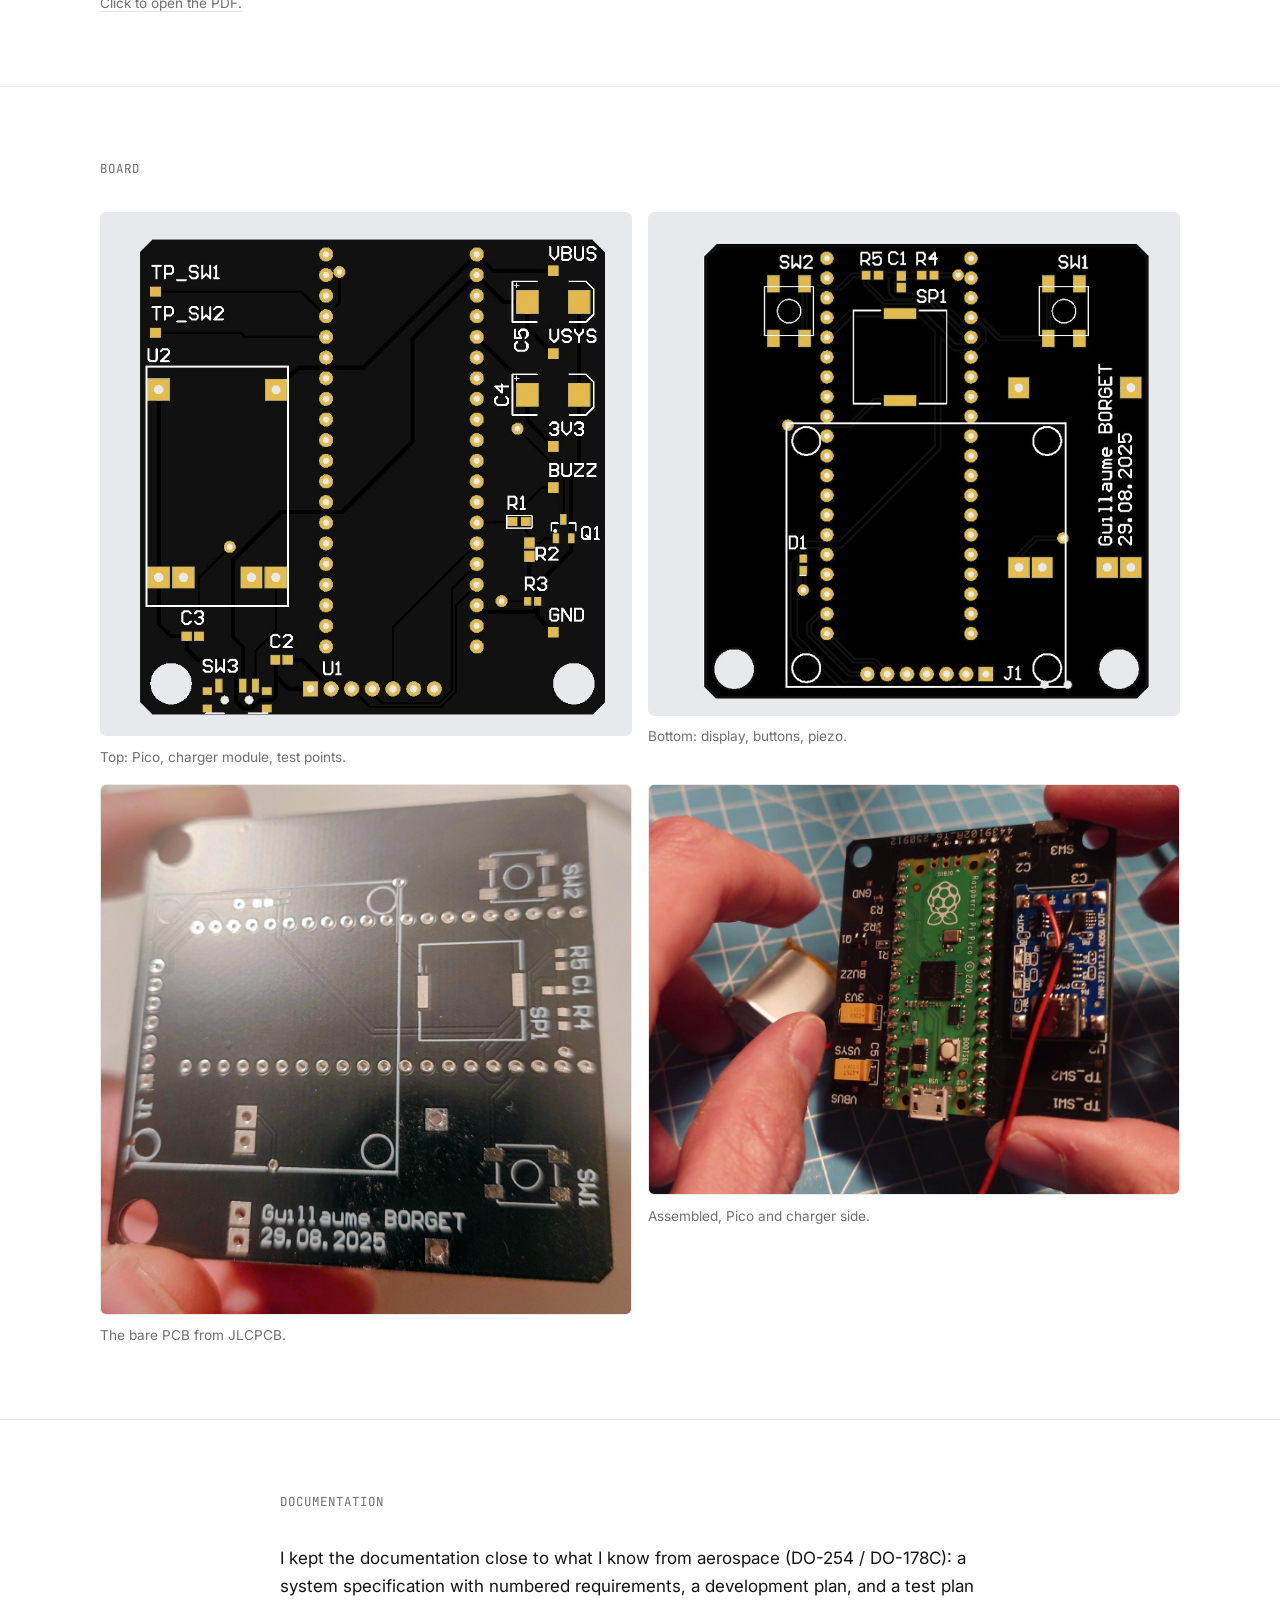
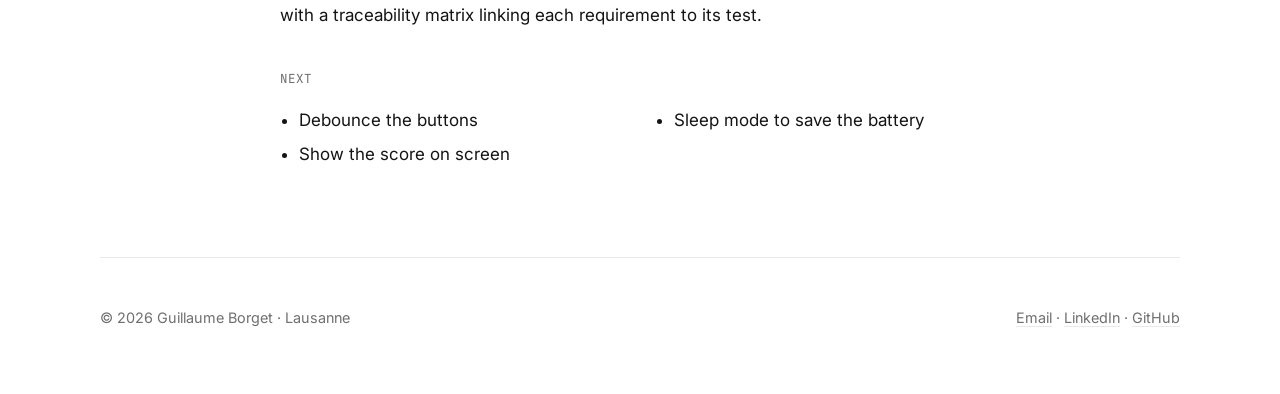
==== commit 04a5d495: "Pico Pong: name the PCB tool Altium CircuitMaker" ====
--- a/pico-pong.html
+++ b/pico-pong.html
@@ -29,7 +29,7 @@
         <p class="lead">A handheld Pong console on my own PCB, from the first schematic to the finished console.</p>
         <div class="meta">
           <div><span class="label">Role</span>Solo project, design to firmware</div>
-          <div><span class="label">Tools</span>CircuitMaker, VS Code, Pico SDK, Fusion 360</div>
+          <div><span class="label">Tools</span>Altium CircuitMaker, VS Code, Pico SDK, Fusion 360</div>
           <div><span class="label">Timeline</span>Aug 2025 – Sep 2026</div>
           <div><span class="label">Links</span><a href="https://github.com/guillaumeborget/pico-pong">Code ↗</a> · <a href="assets/pico-pong/pico-pong-schematic.pdf">Schematic (PDF)</a></div>
         </div>
@@ -90,7 +90,7 @@
             <div>
               <span class="label date">24 – 26 Aug 2025</span>
               <h3>Schematic</h3>
-              <p>Drawn in CircuitMaker. The TP4056 module was not in the library, so I made its symbol and footprint from the module dimensions.</p>
+              <p>Drawn in Altium CircuitMaker. The TP4056 module was not in the library, so I made its symbol and footprint from the module dimensions.</p>
               <ul>
                 <li>NPN driver for the piezo (4.7 kΩ base, 100 kΩ pull-down) so the GPIO doesn't supply the current</li>
                 <li>10 kΩ pull-ups on the buttons</li>
@@ -98,7 +98,7 @@
                 <li>Power LED and test points on VBUS, VSYS, 3V3, BUZZ, both buttons and GND</li>
               </ul>
             </div>
-            <figure class="clip"><div class="anim" data-anim="assets/pico-pong/schematic.webp"><img src="assets/pico-pong/schematic.jpg" alt="Schematic in CircuitMaker" width="800" height="457" loading="lazy"></div><figcaption>The schematic growing over three evenings.</figcaption></figure>
+            <figure class="clip"><div class="anim" data-anim="assets/pico-pong/schematic.webp"><img src="assets/pico-pong/schematic.jpg" alt="Schematic in Altium CircuitMaker" width="800" height="457" loading="lazy"></div><figcaption>The schematic growing over three evenings.</figcaption></figure>
           </li>
           <li class="step">
             <div>
@@ -107,7 +107,7 @@
               <p>Board outline sized around the display and the Pico. Components placed first, then routing on two layers, with wider tracks for VSYS and 3V3 and a ground pour. The decoupling capacitors sit next to the pins they filter and the SPI lines are kept short. Design rules checked with DRC until there was no violation left.</p>
             </div>
             <div>
-              <figure class="clip"><div class="anim" data-anim="assets/pico-pong/layout.webp"><img src="assets/pico-pong/layout.jpg" alt="Placement and routing in CircuitMaker" width="800" height="381" loading="lazy"></div><figcaption>From the ratsnest to the ground pour.</figcaption></figure>
+              <figure class="clip"><div class="anim" data-anim="assets/pico-pong/layout.webp"><img src="assets/pico-pong/layout.jpg" alt="Placement and routing in Altium CircuitMaker" width="800" height="381" loading="lazy"></div><figcaption>From the ratsnest to the ground pour.</figcaption></figure>
               <figure class="clip" style="margin-top:1rem"><div class="anim" data-anim="assets/pico-pong/routing.webp"><img src="assets/pico-pong/routing.jpg" alt="Routing close-up" width="800" height="475" loading="lazy"></div><figcaption>Routing, closer.</figcaption></figure>
             </div>
           </li>
@@ -117,7 +117,7 @@
               <h3>3D check and order</h3>
               <p>Before ordering, I went through the 3D view to check the position of the charger module, the USB connectors and the mounting holes. Gerbers and drill files exported and sent to JLCPCB (available on request).</p>
             </div>
-            <figure class="clip"><div class="anim" data-anim="assets/pico-pong/board-3d.webp"><img src="assets/pico-pong/board-3d.jpg" alt="3D view of the board" width="800" height="358" loading="lazy"></div><figcaption>3D view in CircuitMaker.</figcaption></figure>
+            <figure class="clip"><div class="anim" data-anim="assets/pico-pong/board-3d.webp"><img src="assets/pico-pong/board-3d.jpg" alt="3D view of the board" width="800" height="358" loading="lazy"></div><figcaption>3D view in Altium CircuitMaker.</figcaption></figure>
           </li>
           <li class="step">
             <div>
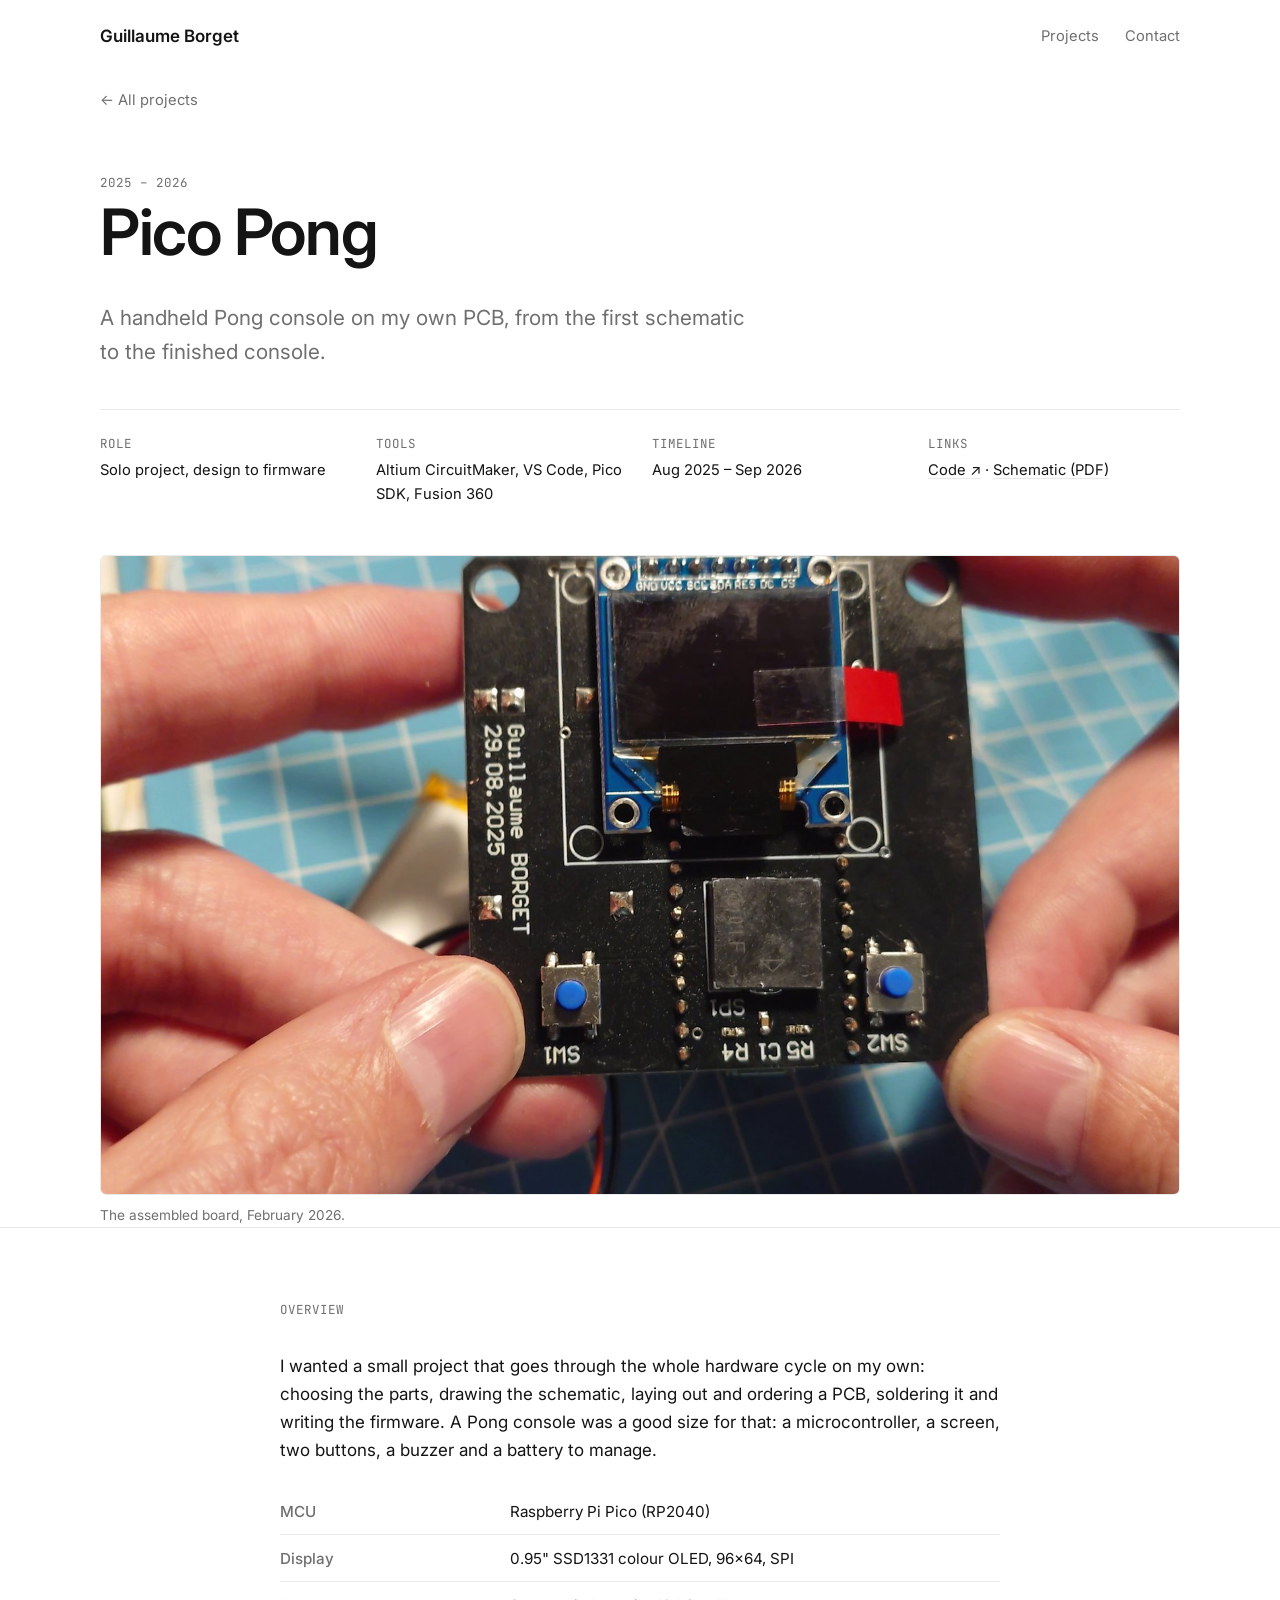
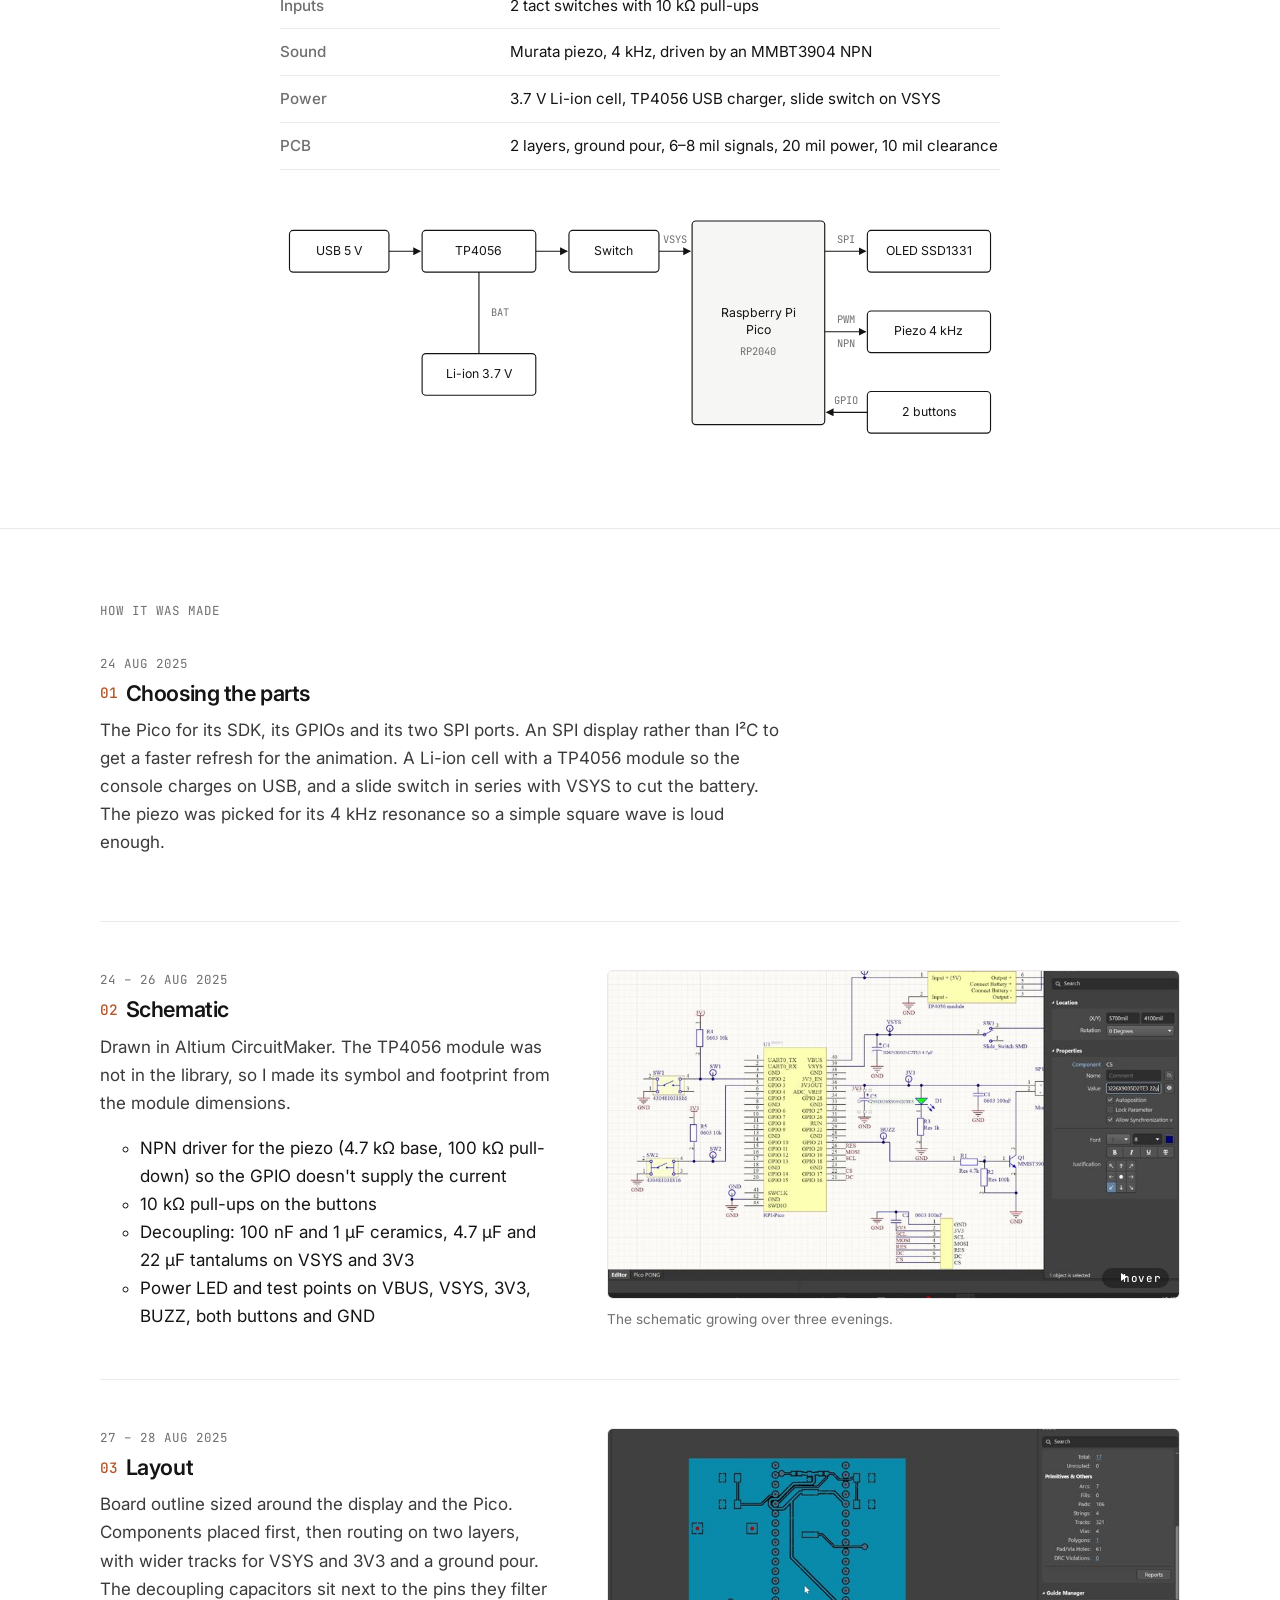
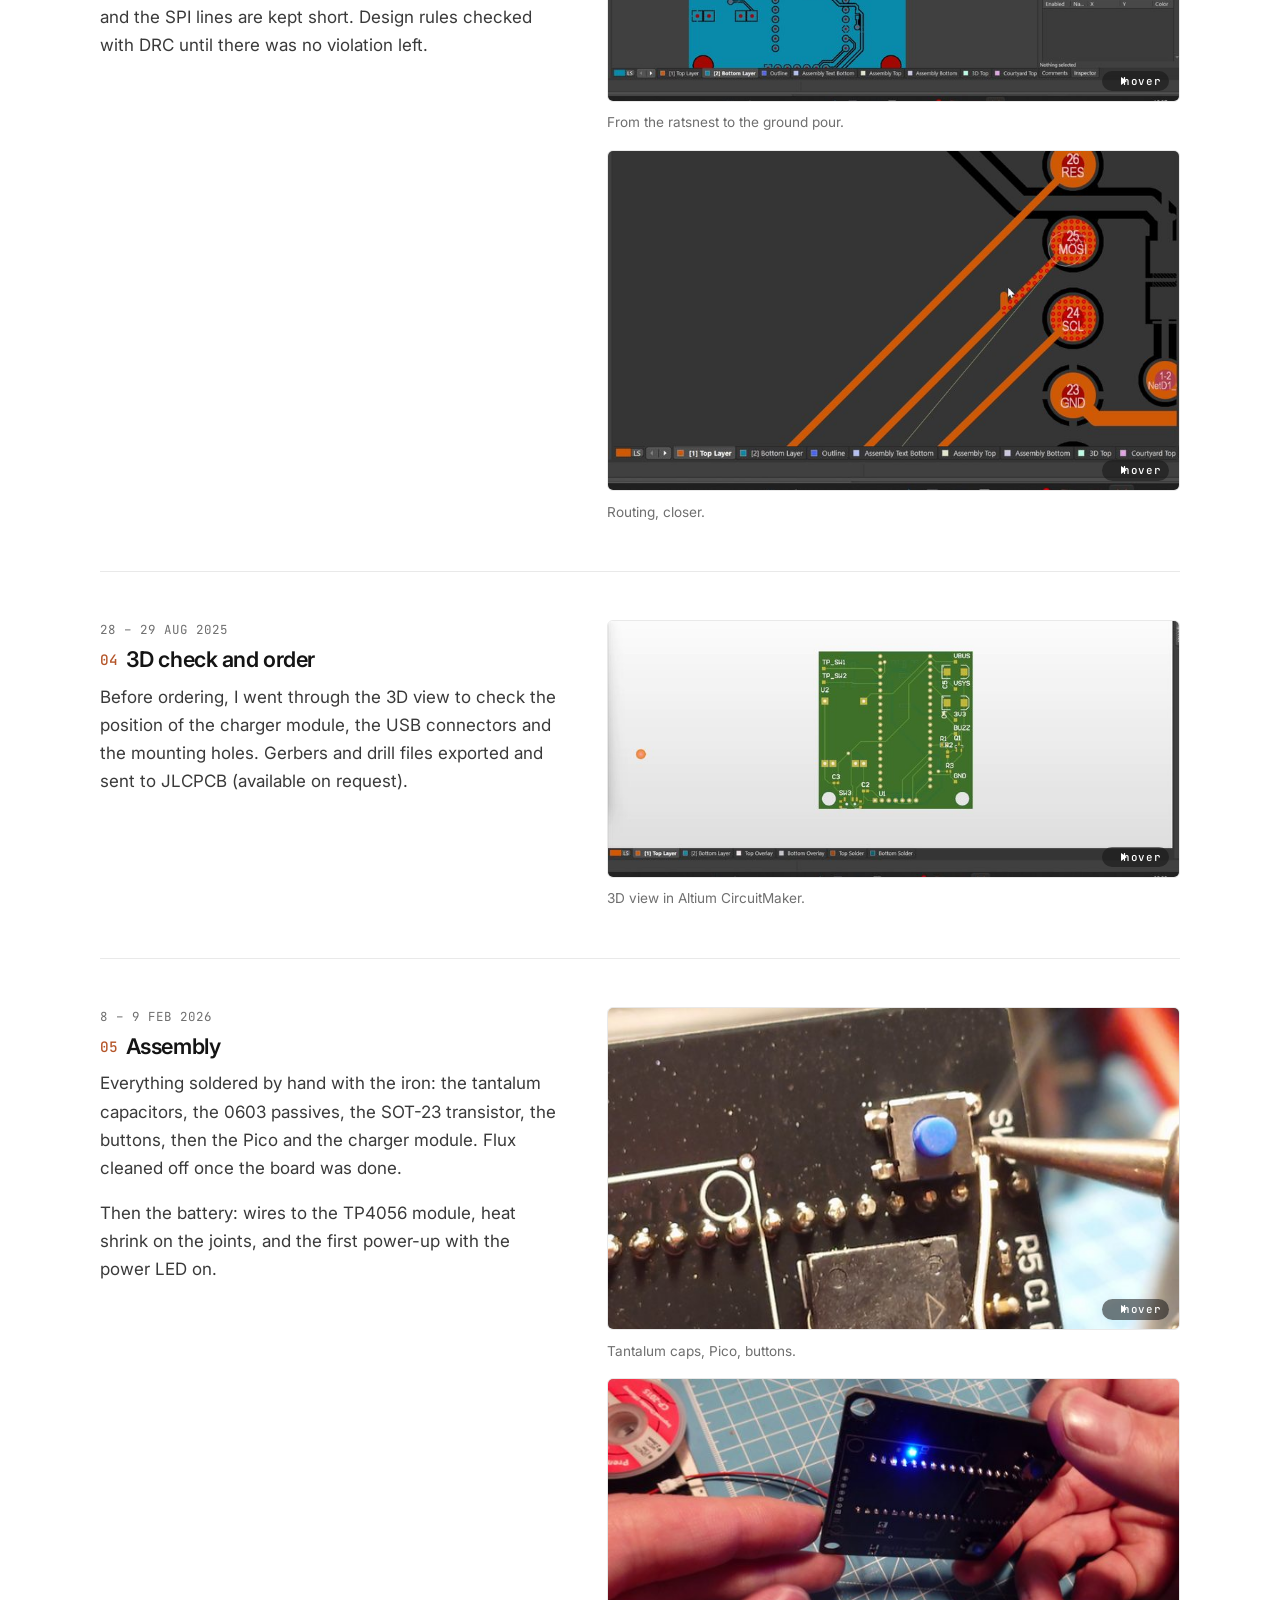
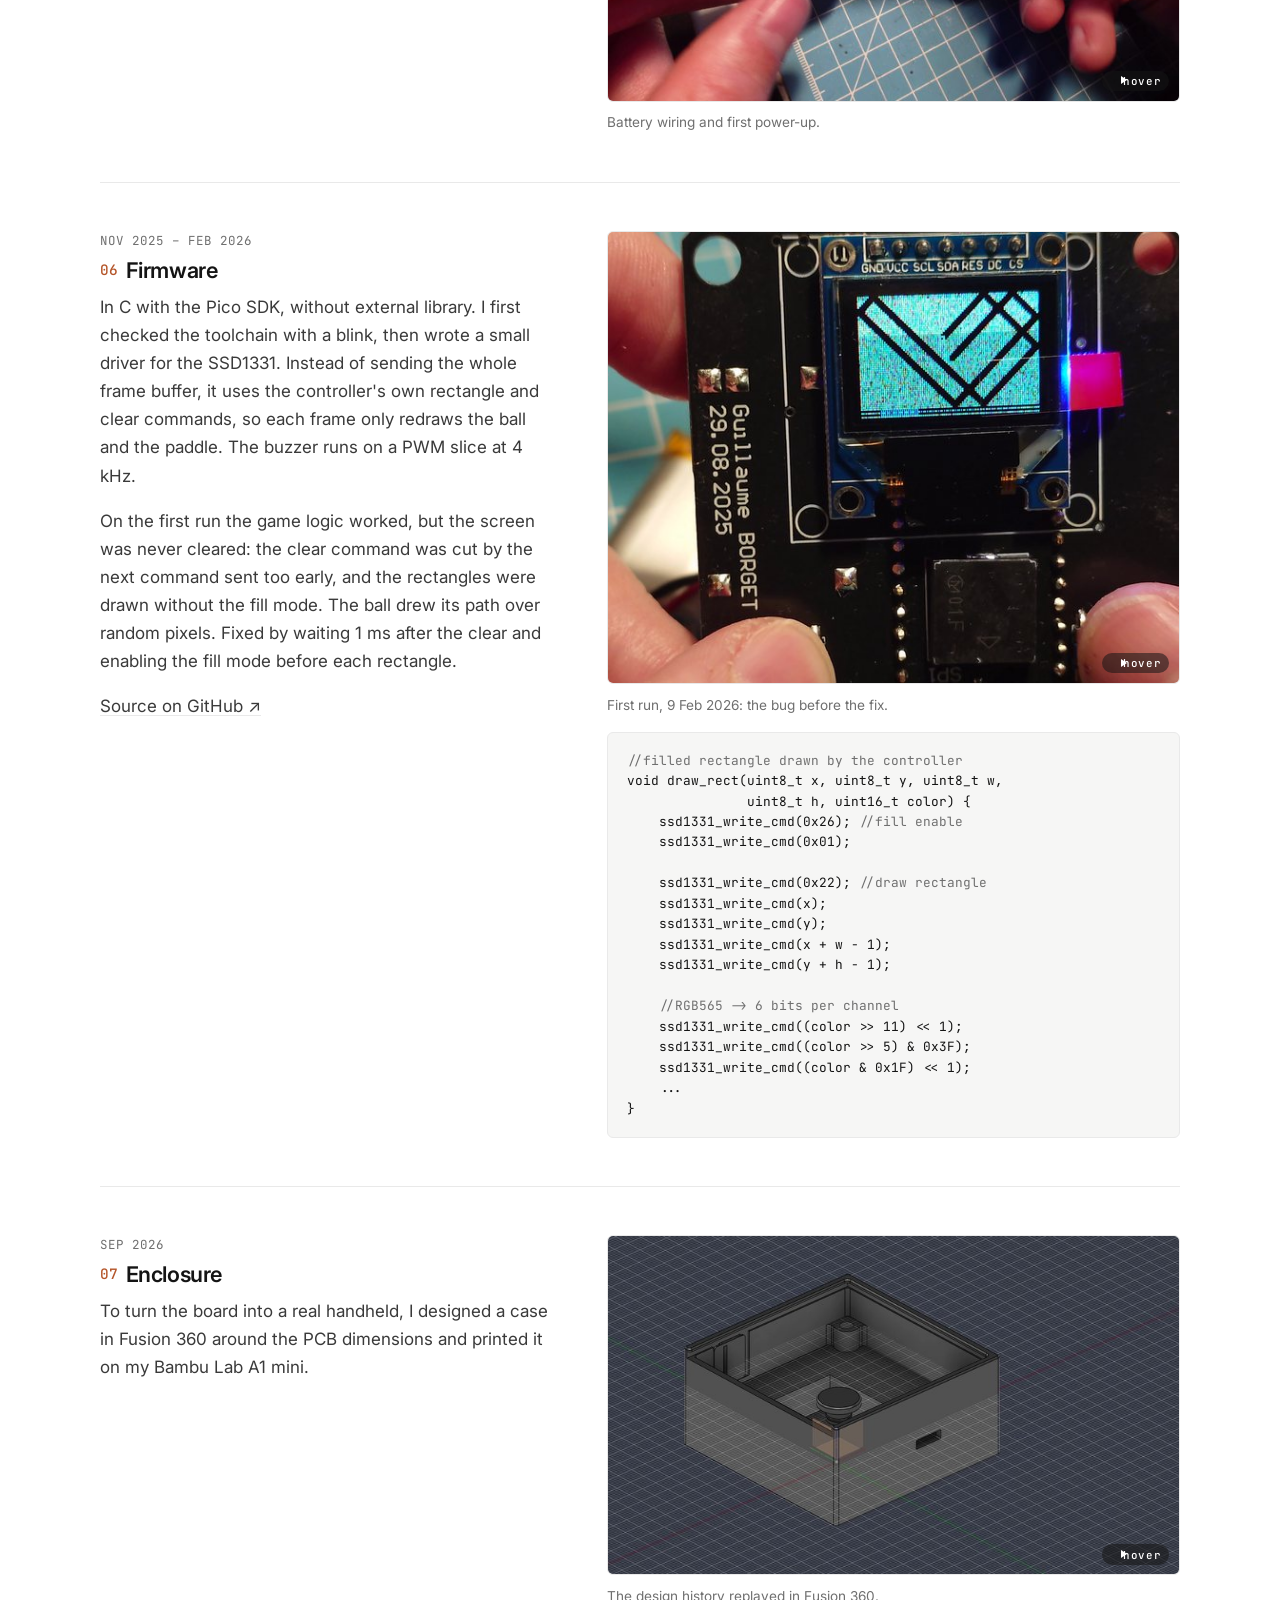
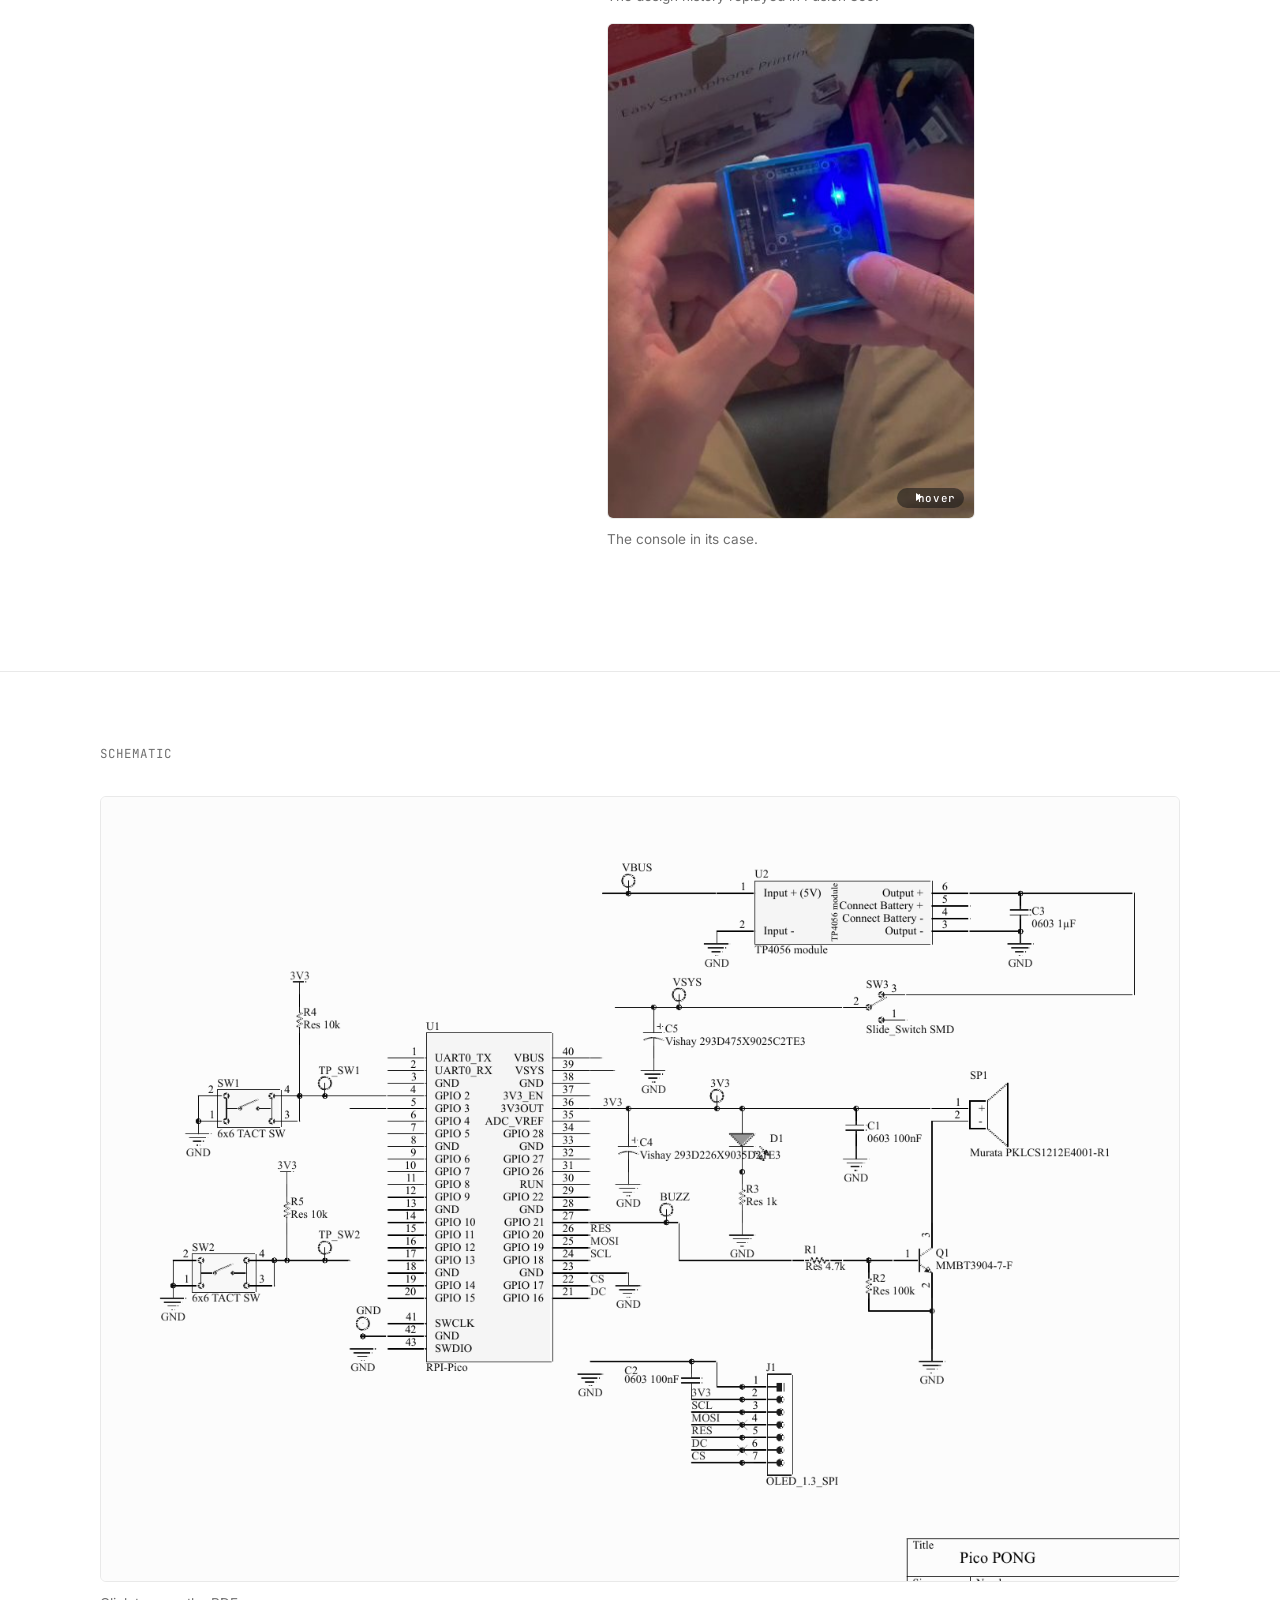
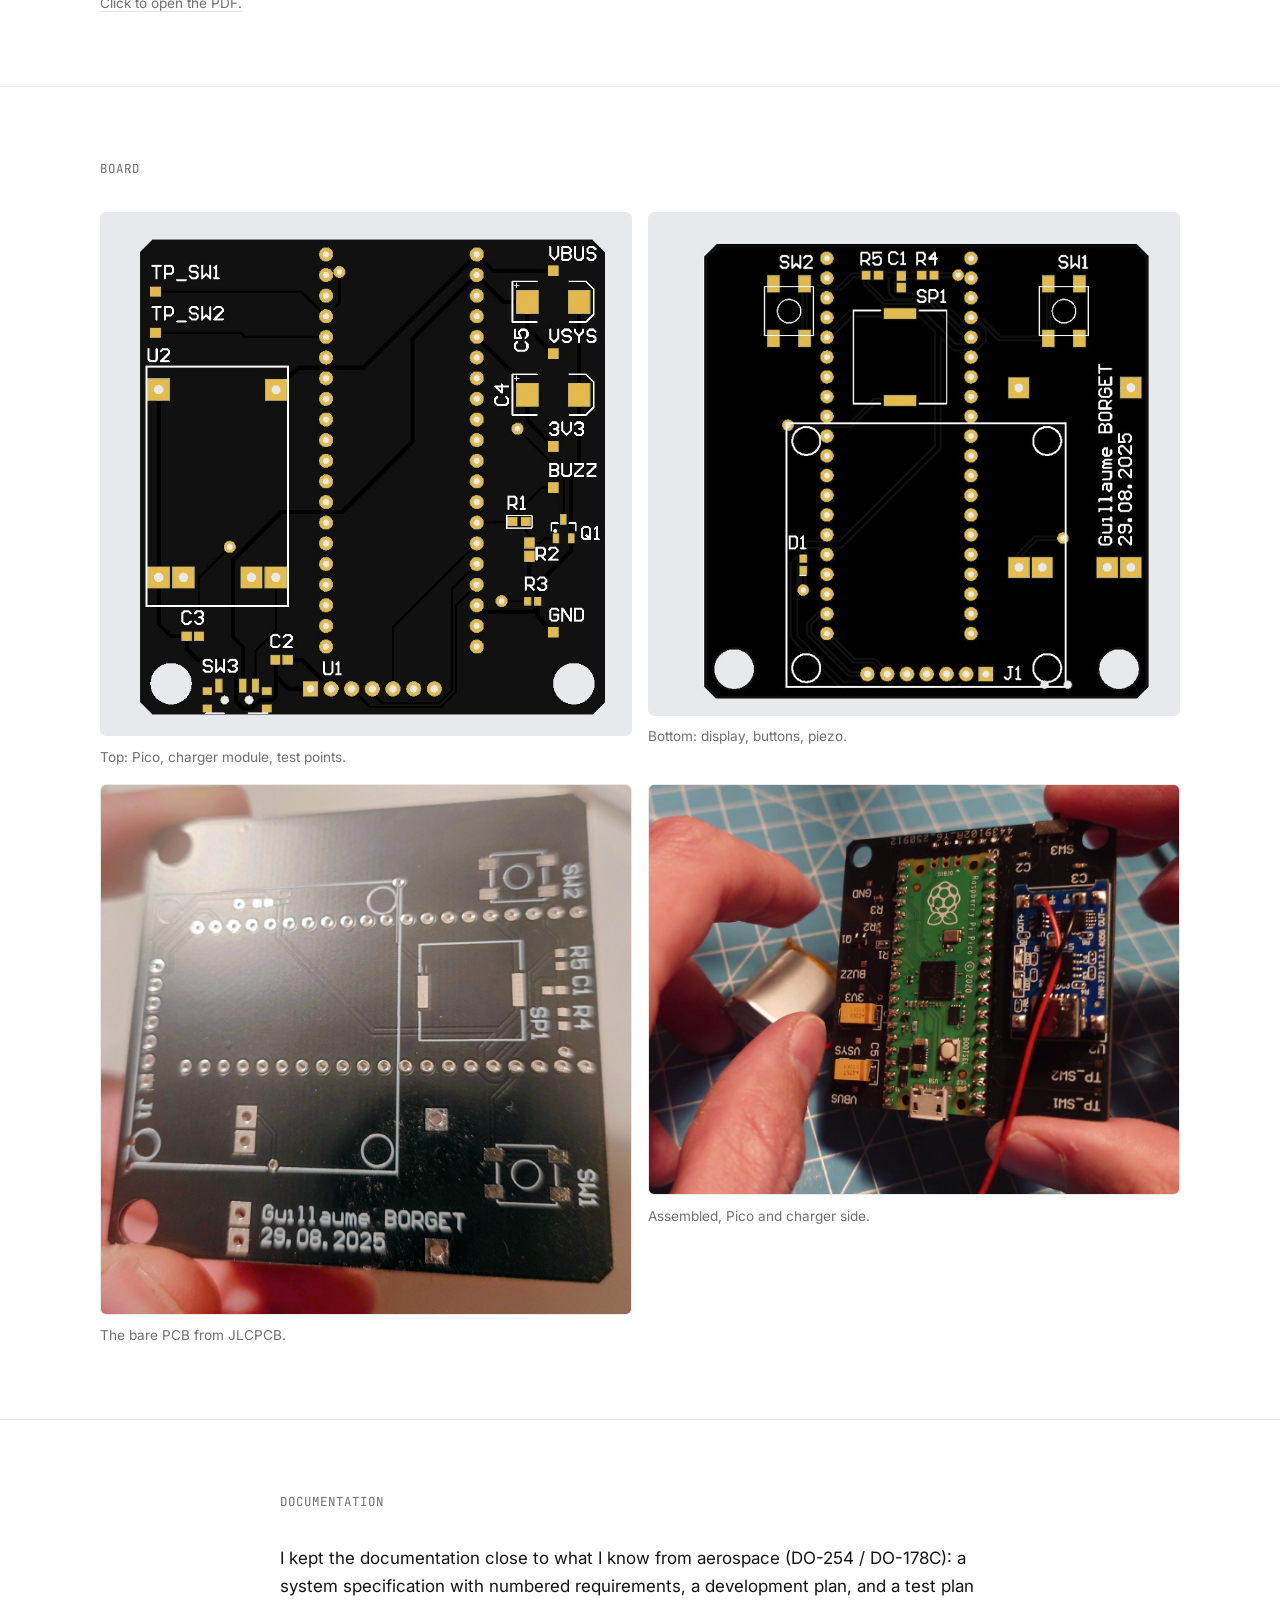
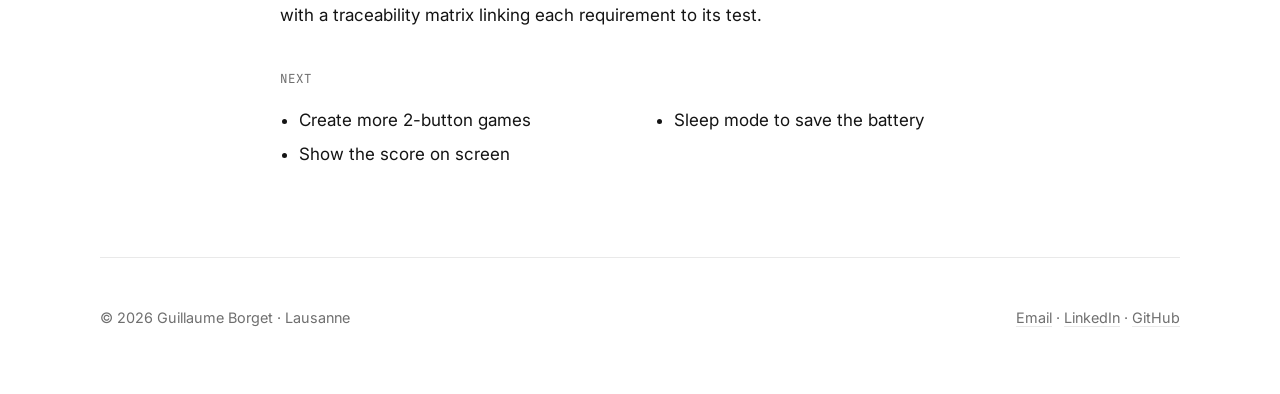
==== commit 5d338a3c: "Pico Pong: update next steps" ====
--- a/pico-pong.html
+++ b/pico-pong.html
@@ -204,7 +204,7 @@
         <p>I kept the documentation close to what I know from aerospace (DO-254 / DO-178C): a system specification with numbered requirements, a development plan, and a test plan with a traceability matrix linking each requirement to its test.</p>
         <span class="label" style="display:block;margin:2.5rem 0 1rem">Next</span>
         <ul class="next">
-          <li>Debounce the buttons</li>
+          <li>Create more 2-button games</li>
           <li>Show the score on screen</li>
           <li>Sleep mode to save the battery</li>
         </ul>
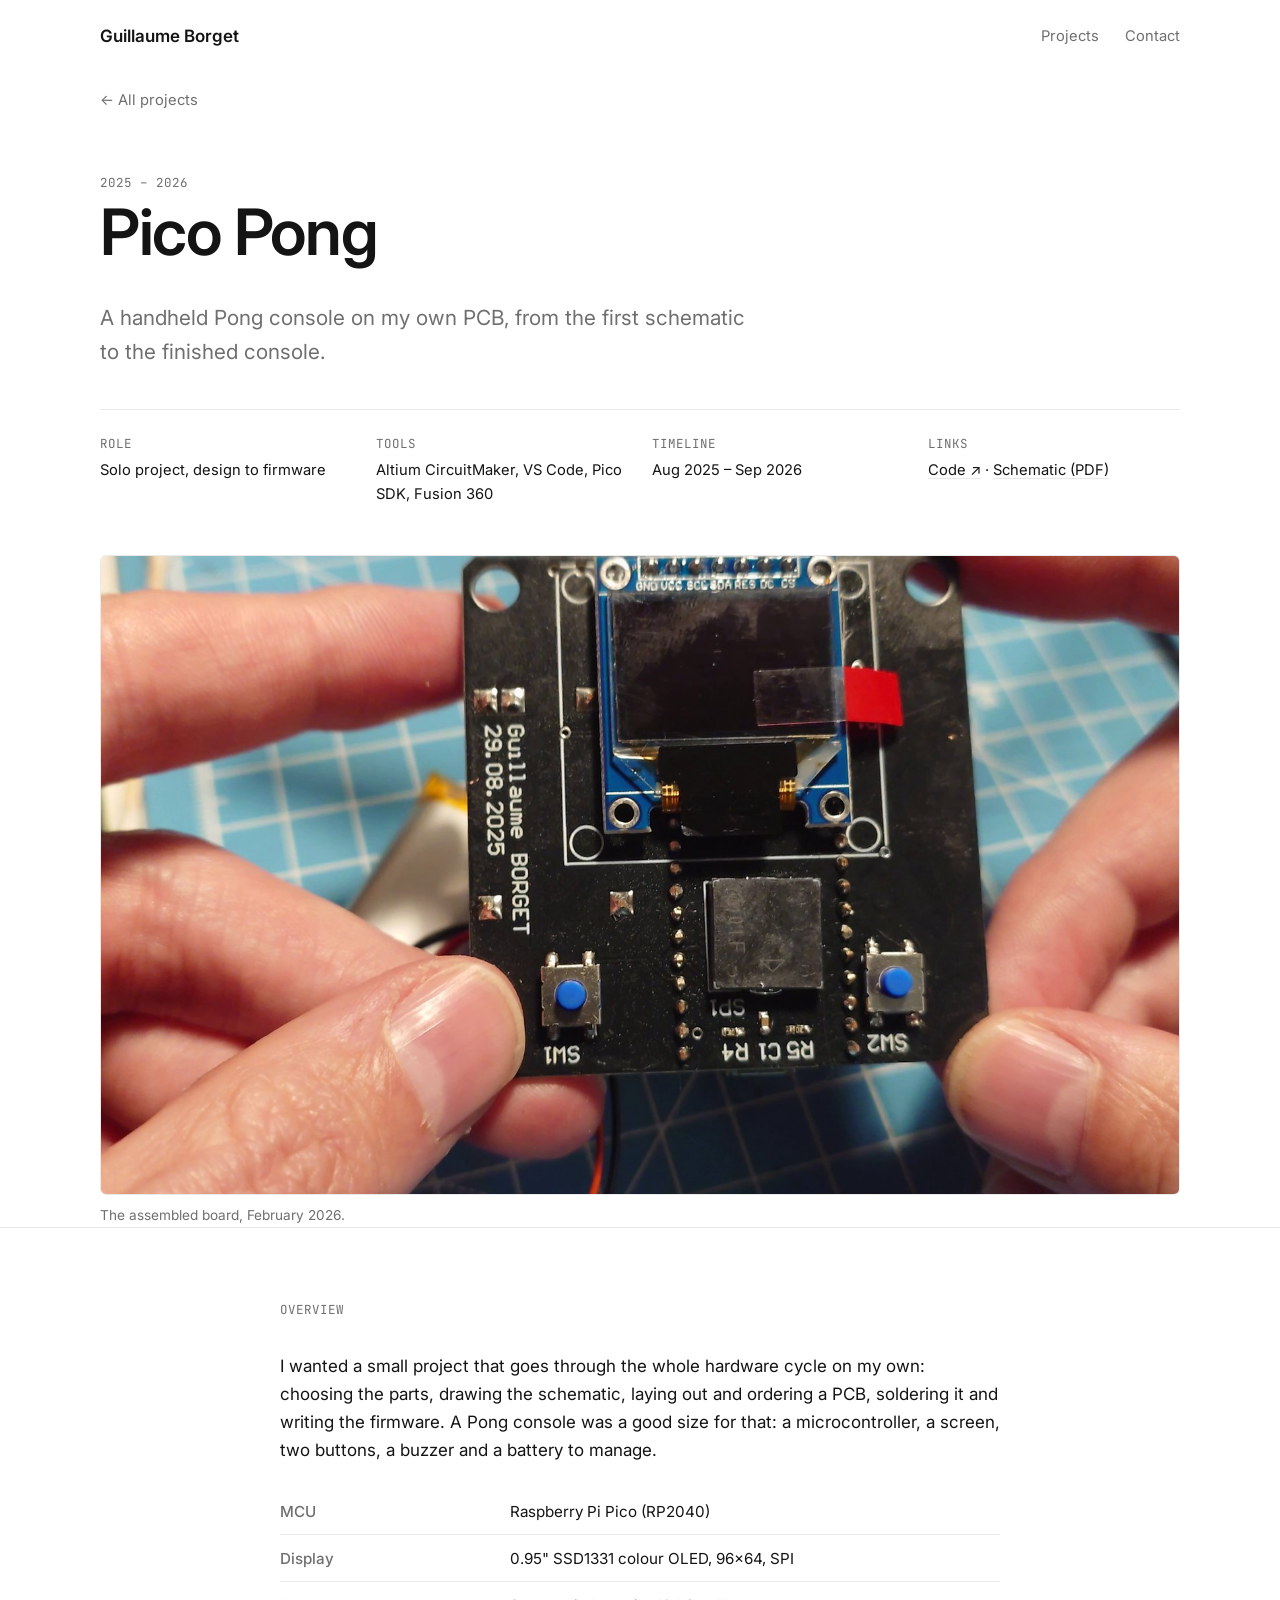
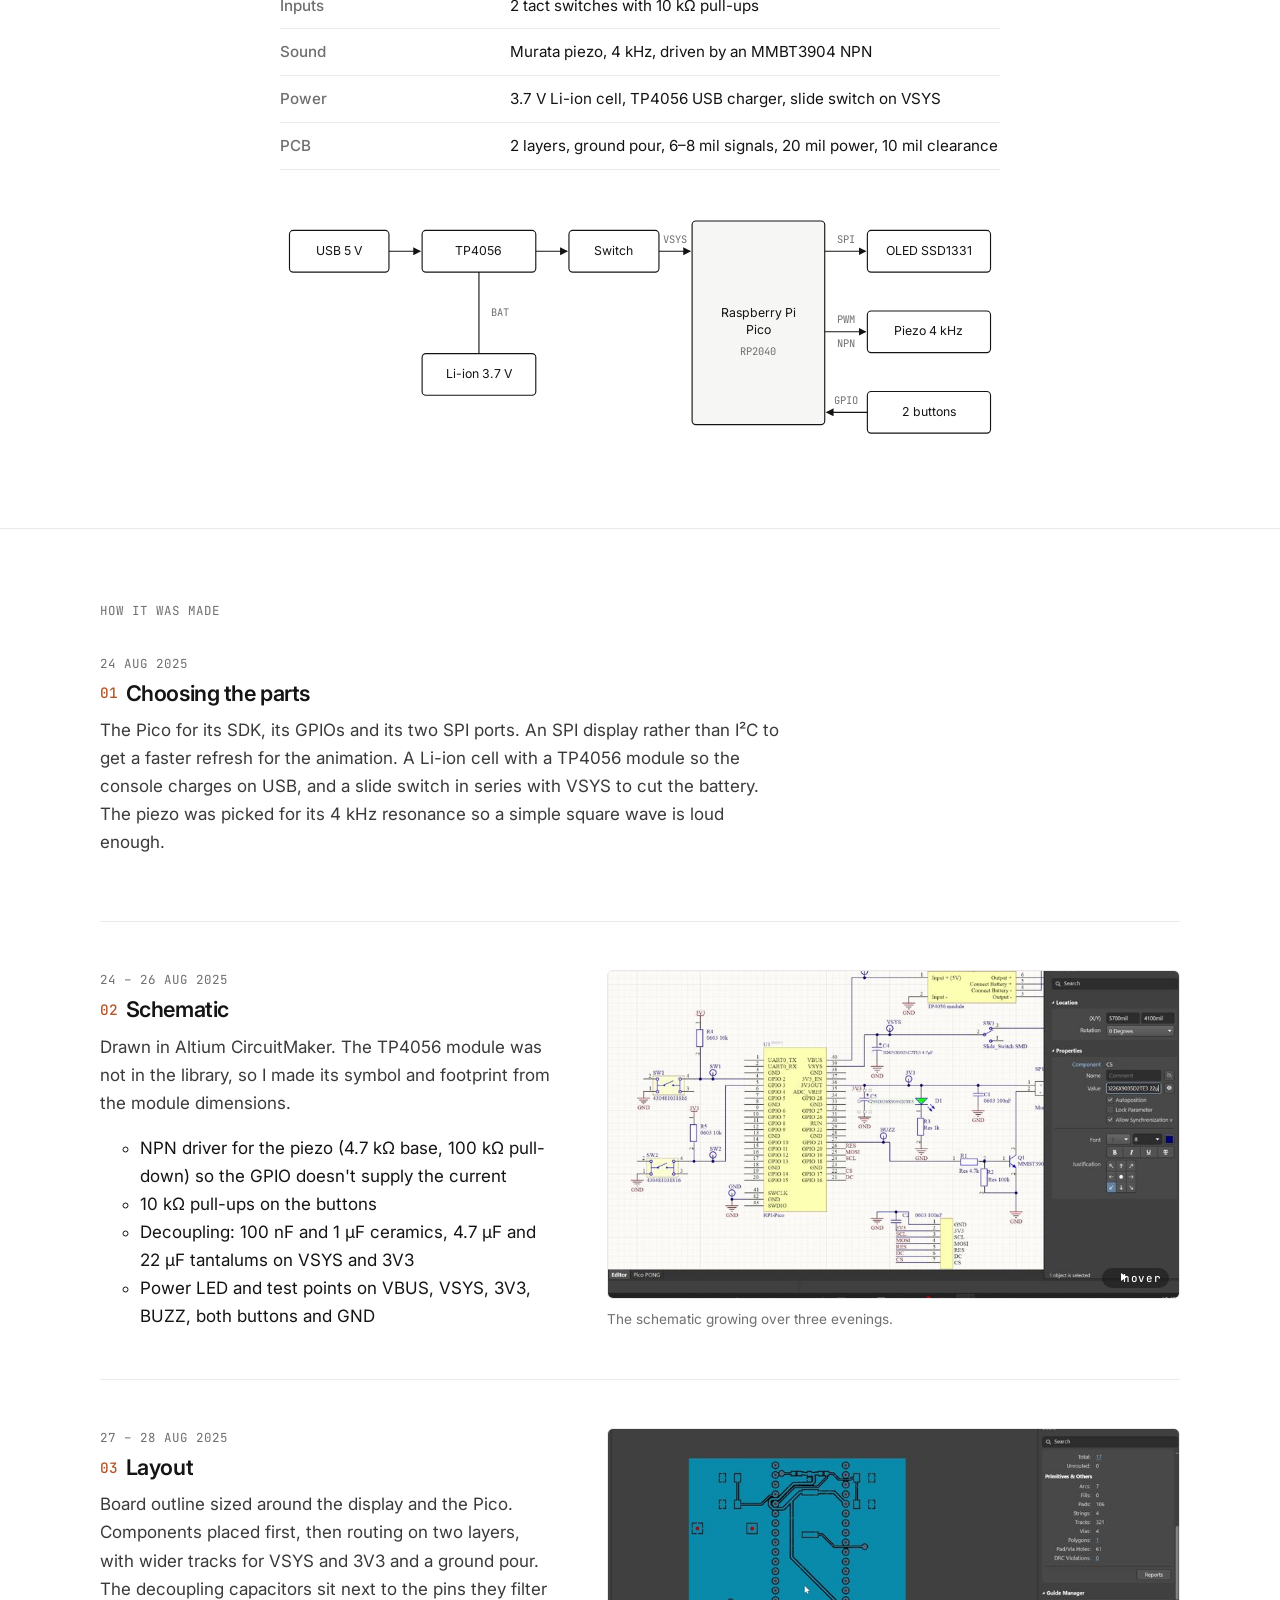
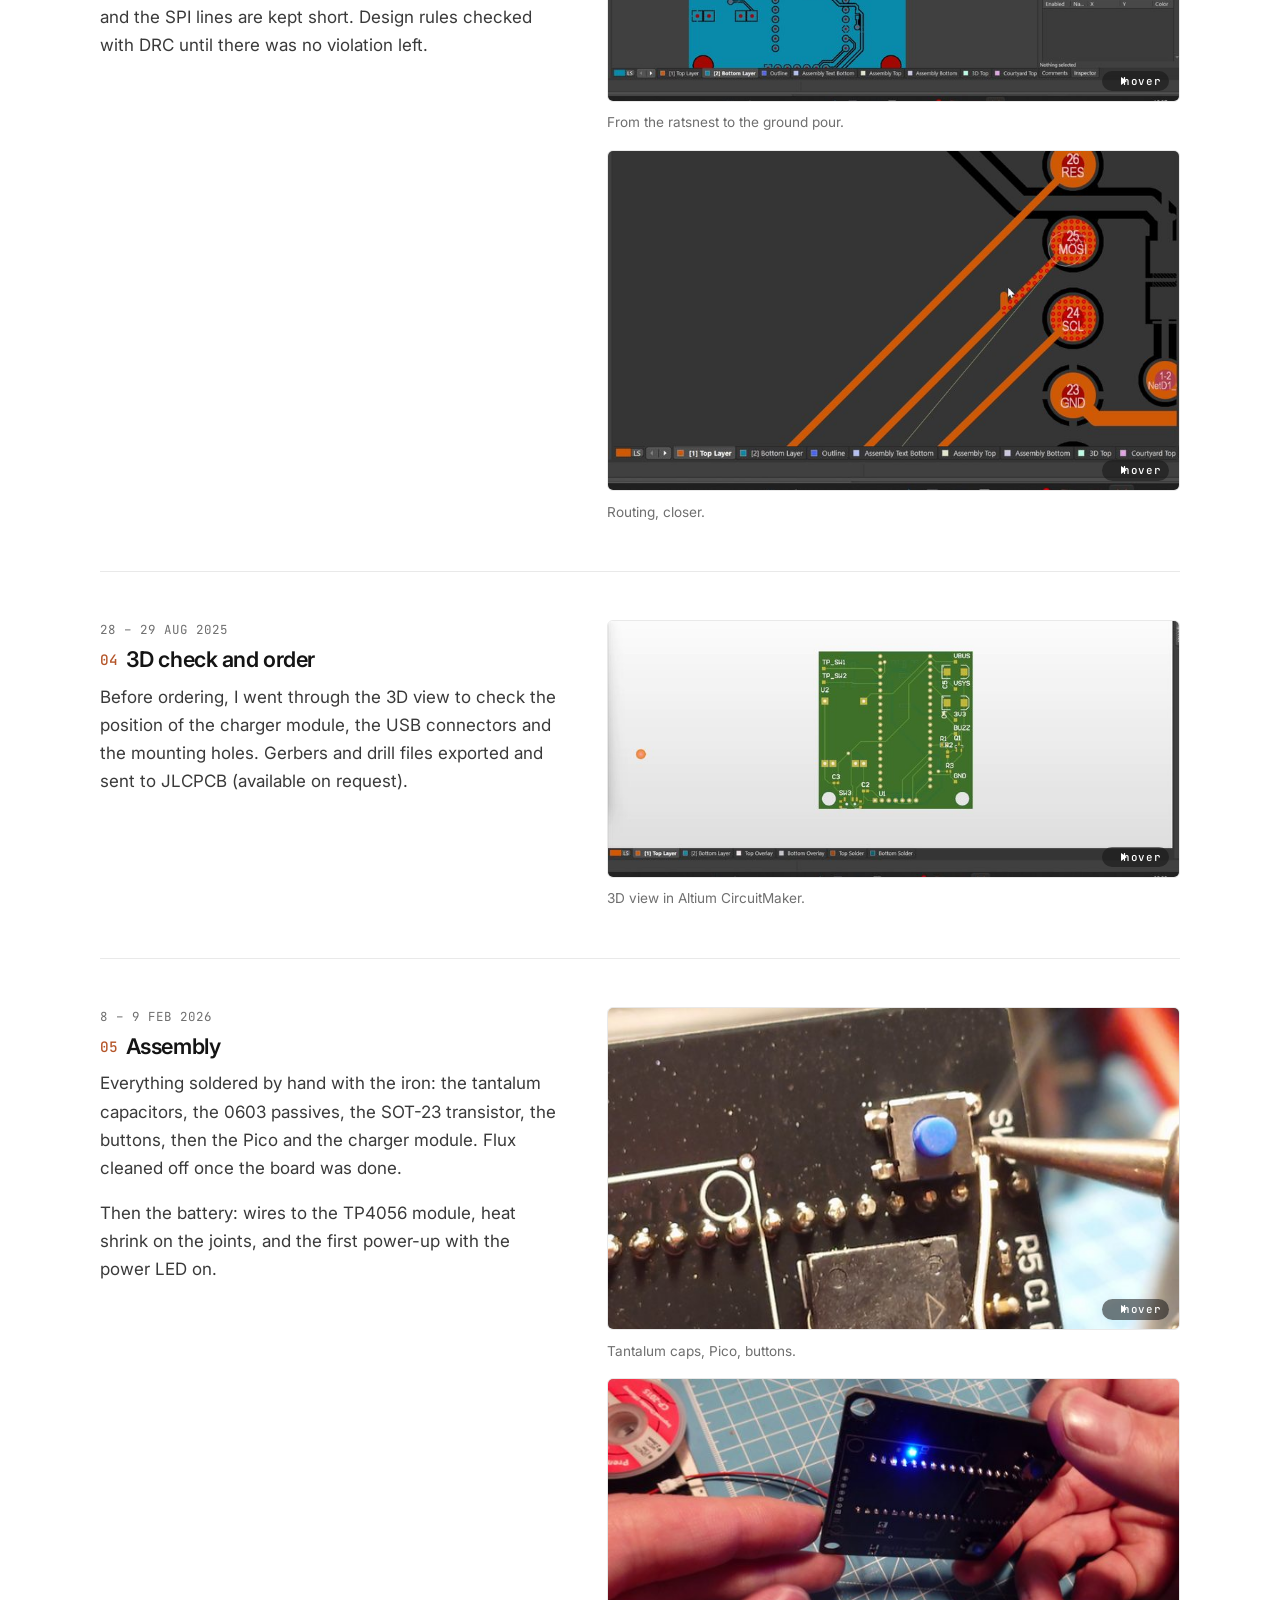
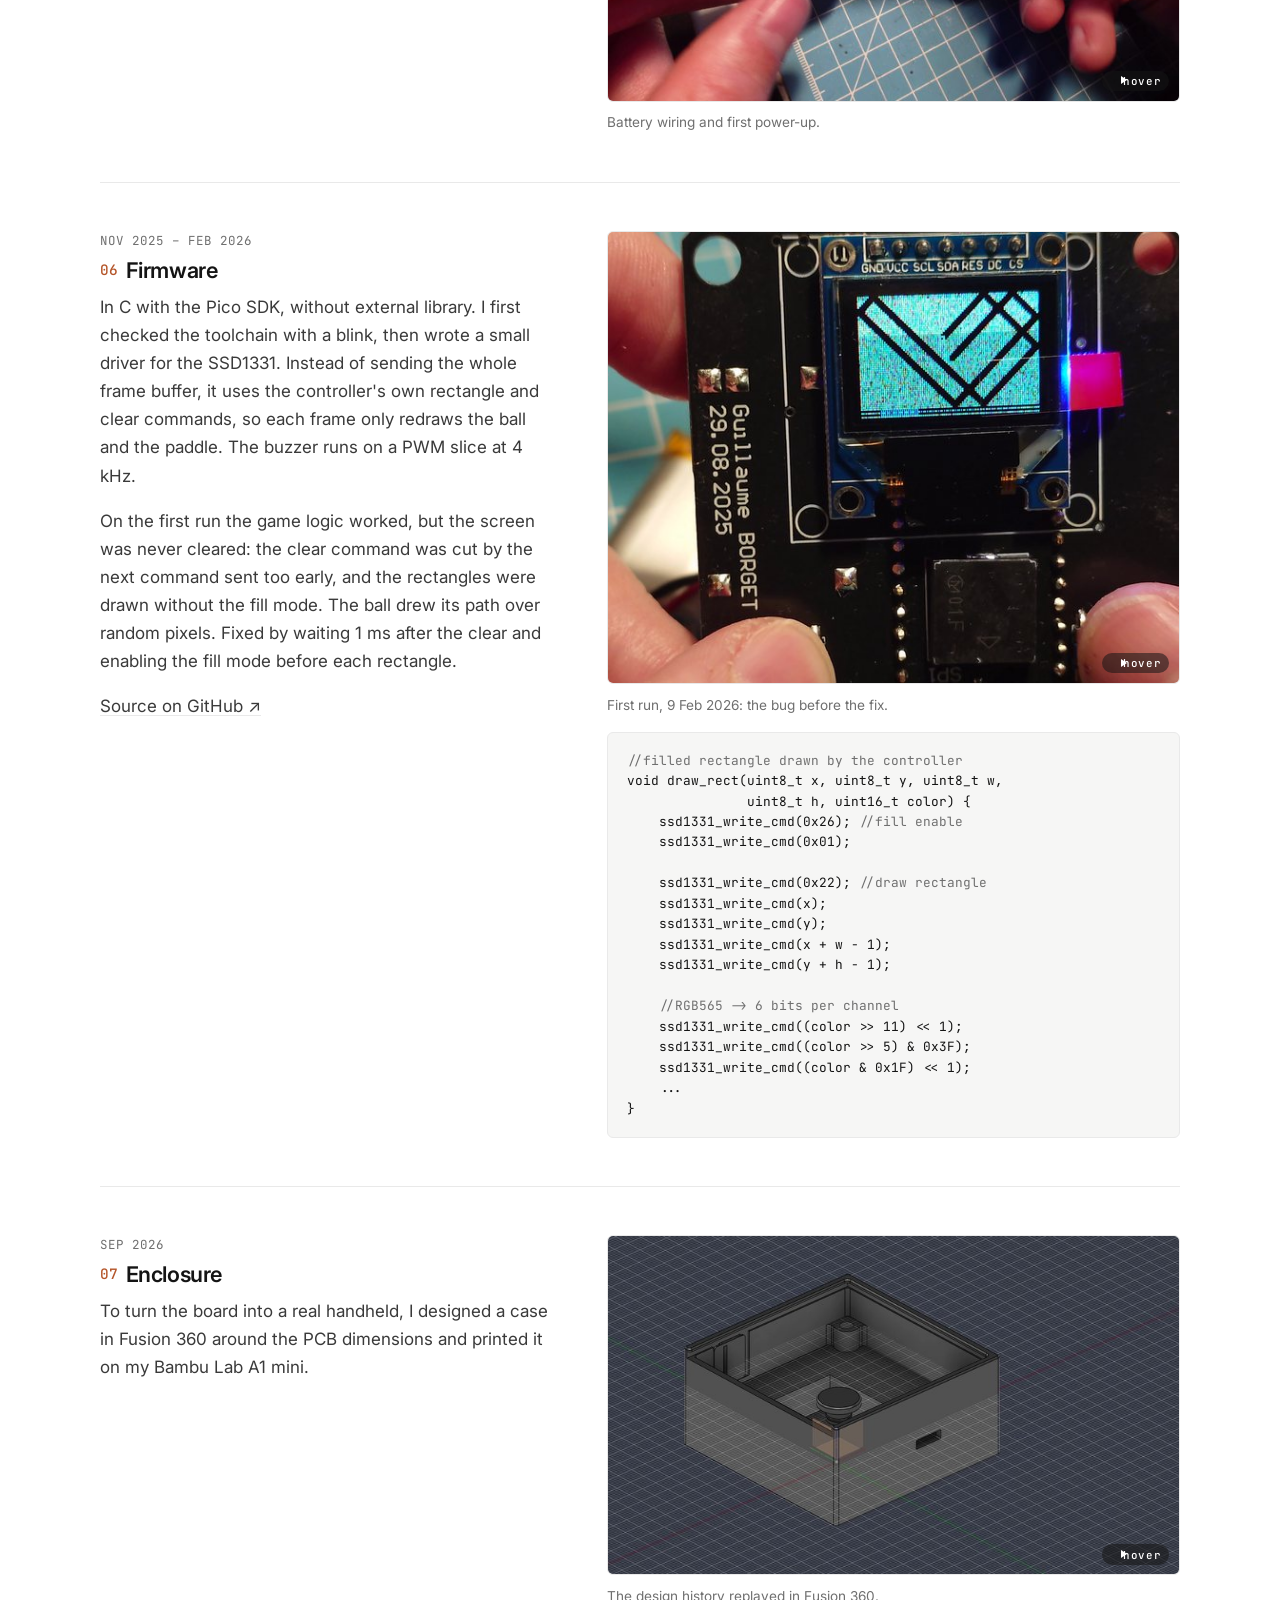
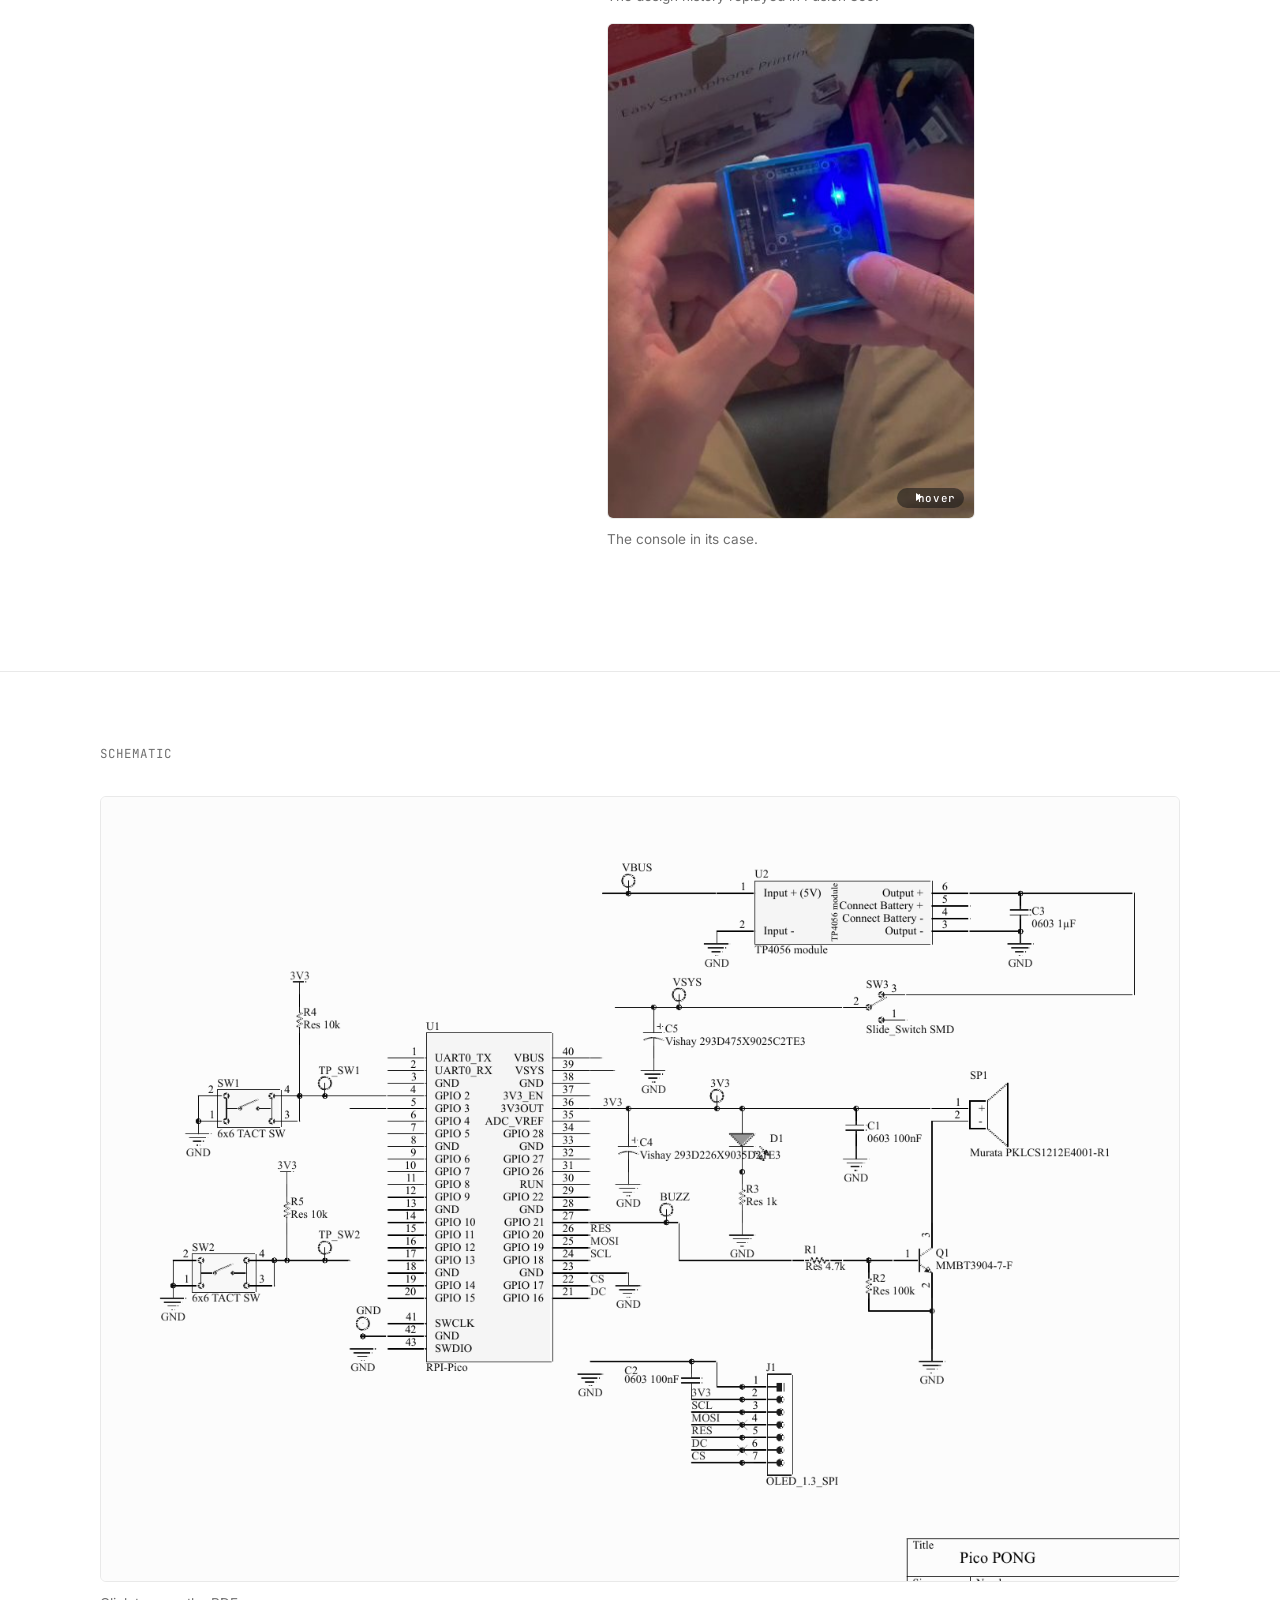
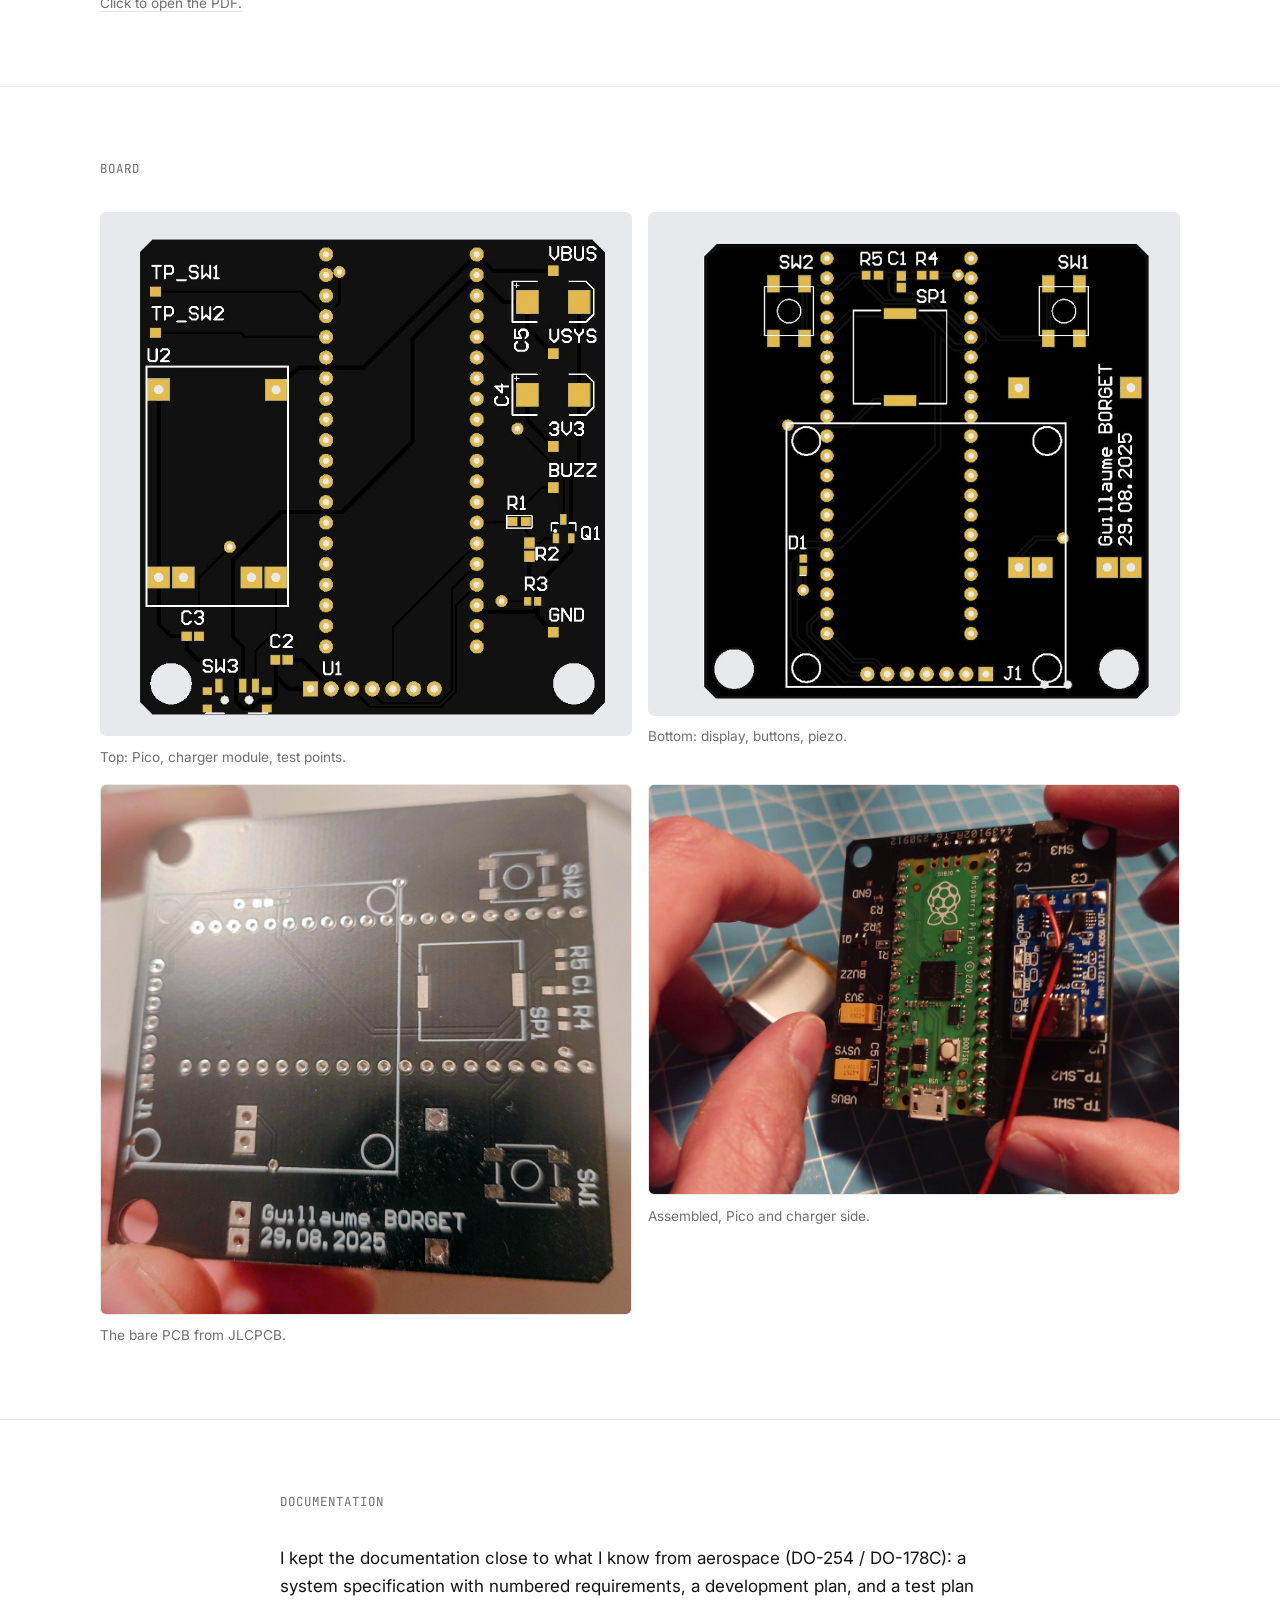
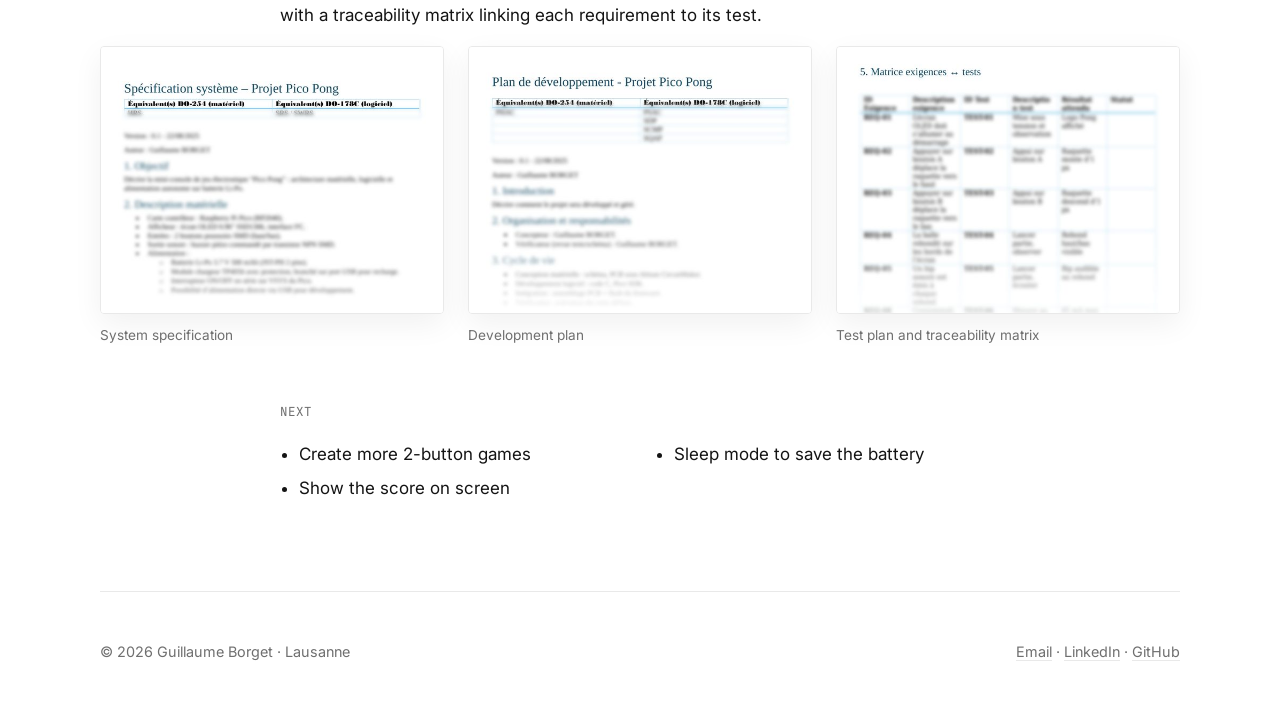
==== commit d7735a43: "Pico Pong: blurred previews of the project documents" ====
--- a/pico-pong.html
+++ b/pico-pong.html
@@ -9,7 +9,7 @@
   <link rel="preconnect" href="https://fonts.googleapis.com">
   <link rel="preconnect" href="https://fonts.gstatic.com" crossorigin>
   <link href="https://fonts.googleapis.com/css2?family=Inter:wght@400;500;600&family=JetBrains+Mono:wght@400;500&display=swap" rel="stylesheet">
-  <link rel="stylesheet" href="css/style.css?v=3">
+  <link rel="stylesheet" href="css/style.css?v=4">
 </head>
 <body>
   <header class="wrap nav">
@@ -202,7 +202,14 @@
       <div class="narrow prose">
         <span class="label">Documentation</span>
         <p>I kept the documentation close to what I know from aerospace (DO-254 / DO-178C): a system specification with numbered requirements, a development plan, and a test plan with a traceability matrix linking each requirement to its test.</p>
-        <span class="label" style="display:block;margin:2.5rem 0 1rem">Next</span>
+      </div>
+      <div class="wrap docs">
+        <figure class="doc"><img src="assets/pico-pong/doc-spec.jpg" alt="Preview of the system specification" width="640" height="570" loading="lazy"><figcaption>System specification</figcaption></figure>
+        <figure class="doc"><img src="assets/pico-pong/doc-plan.jpg" alt="Preview of the development plan" width="640" height="498" loading="lazy"><figcaption>Development plan</figcaption></figure>
+        <figure class="doc"><img src="assets/pico-pong/doc-tests.jpg" alt="Preview of the requirements to tests traceability matrix" width="640" height="534" loading="lazy"><figcaption>Test plan and traceability matrix</figcaption></figure>
+      </div>
+      <div class="narrow prose">
+        <span class="label" style="display:block;margin:3.5rem 0 1rem">Next</span>
         <ul class="next">
           <li>Create more 2-button games</li>
           <li>Show the score on screen</li>
@@ -217,6 +224,6 @@
     <span><a href="mailto:guillaume.borget@gmail.com">Email</a> · <a href="https://www.linkedin.com/in/g-borget/">LinkedIn</a> · <a href="https://github.com/guillaumeborget">GitHub</a></span>
   </footer>
 
-  <script src="js/main.js?v=3"></script>
+  <script src="js/main.js?v=4"></script>
 </body>
 </html>
--- a/css/style.css
+++ b/css/style.css
@@ -137,3 +137,8 @@
 }
 .step.solo { grid-template-columns: 1fr; }
 .step.solo > div { max-width: 40em; }
+
+.docs { display: grid; grid-template-columns: repeat(3, 1fr); gap: 1.5rem; margin-top: 1rem; }
+.doc { margin: 0; }
+.doc img { width: 100%; aspect-ratio: 640 / 500; object-fit: cover; object-position: top; border: 1px solid var(--line); border-radius: 4px; box-shadow: 0 10px 30px rgba(0, 0, 0, .06); }
+@media (max-width: 800px) { .docs { grid-template-columns: 1fr; } }
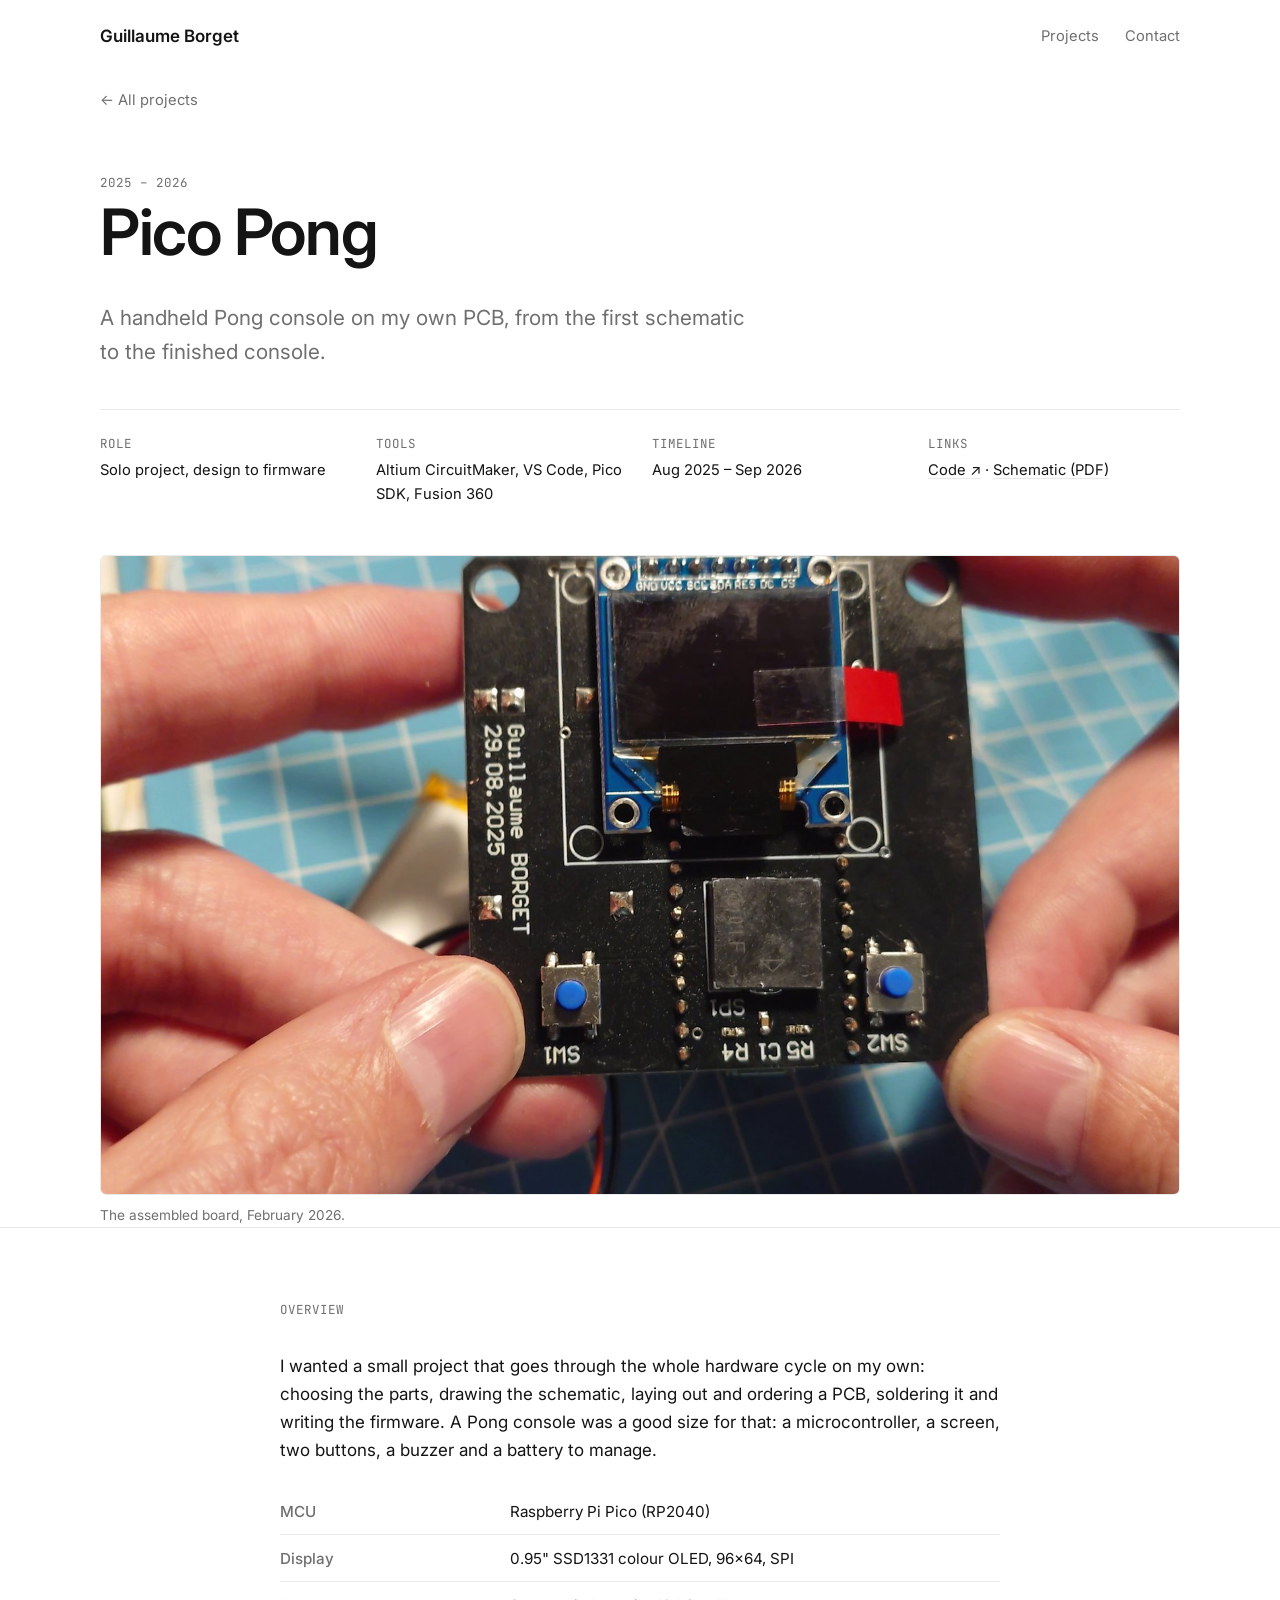
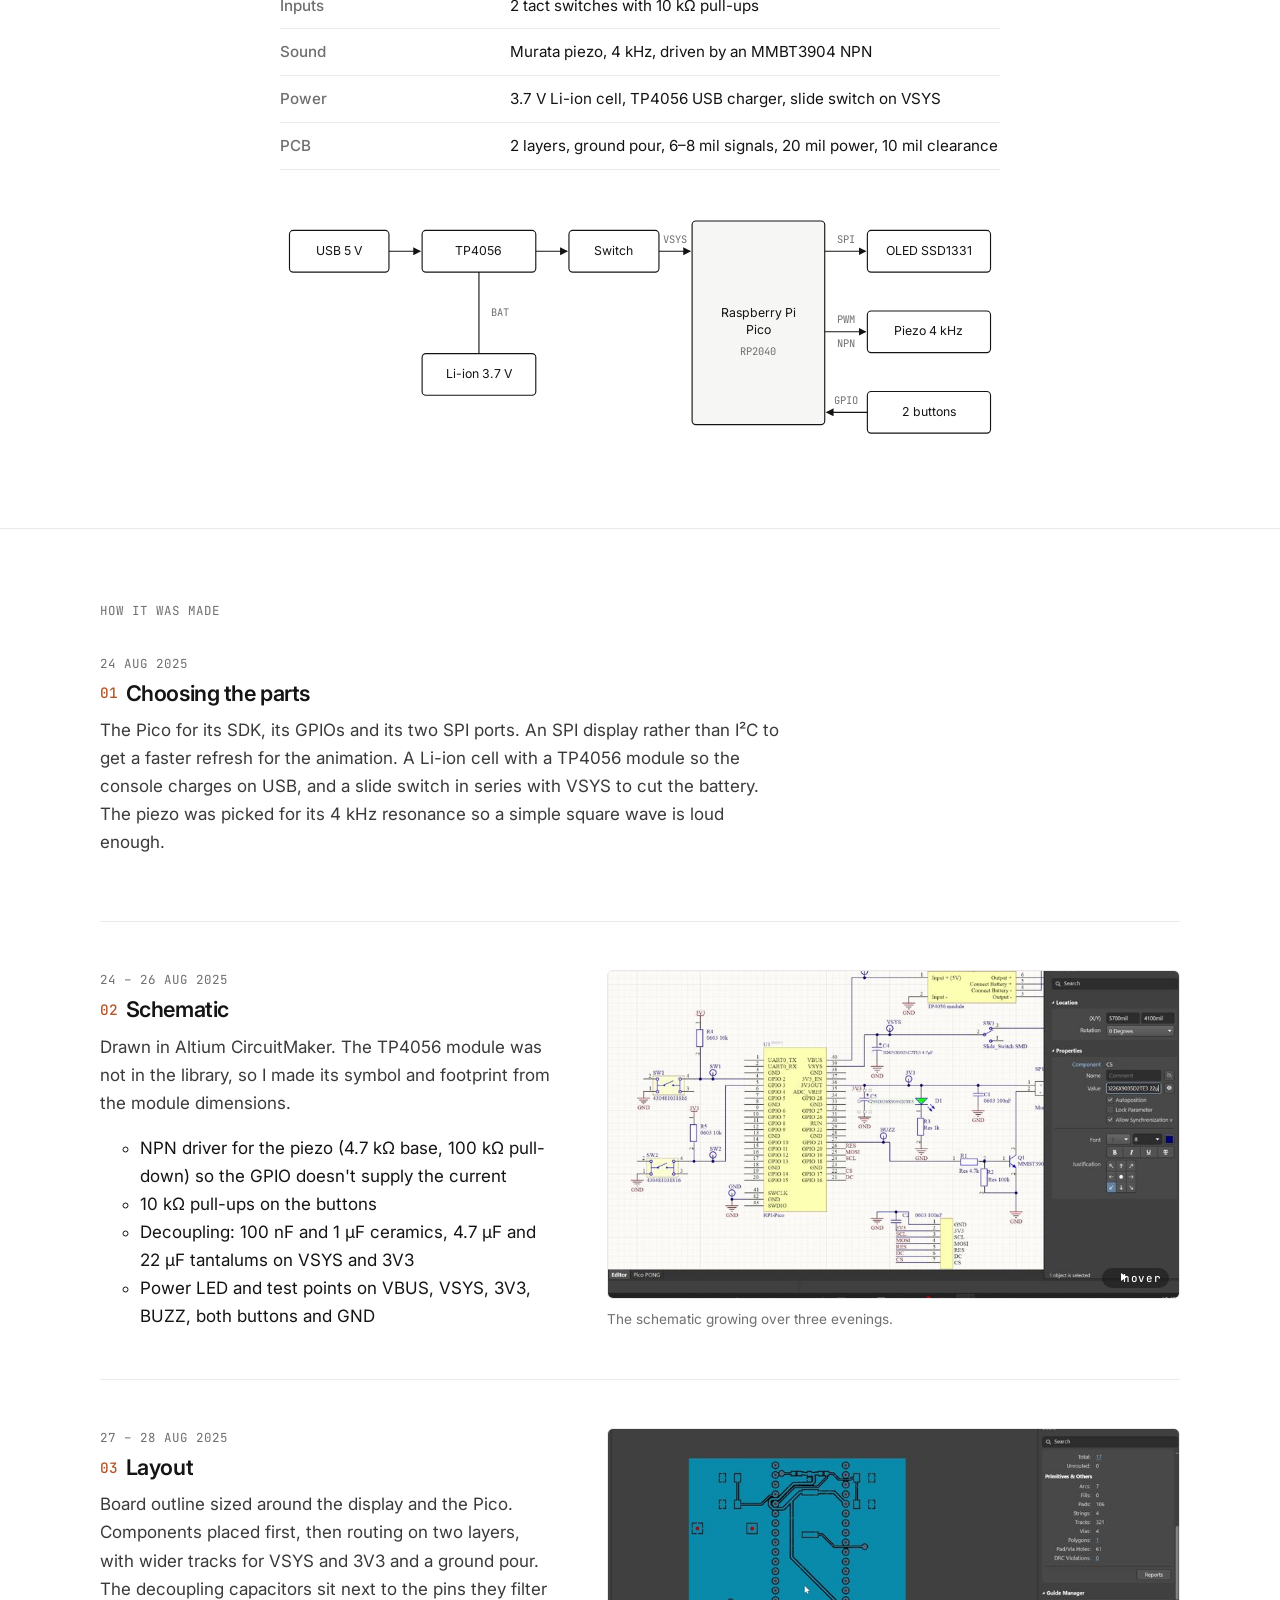
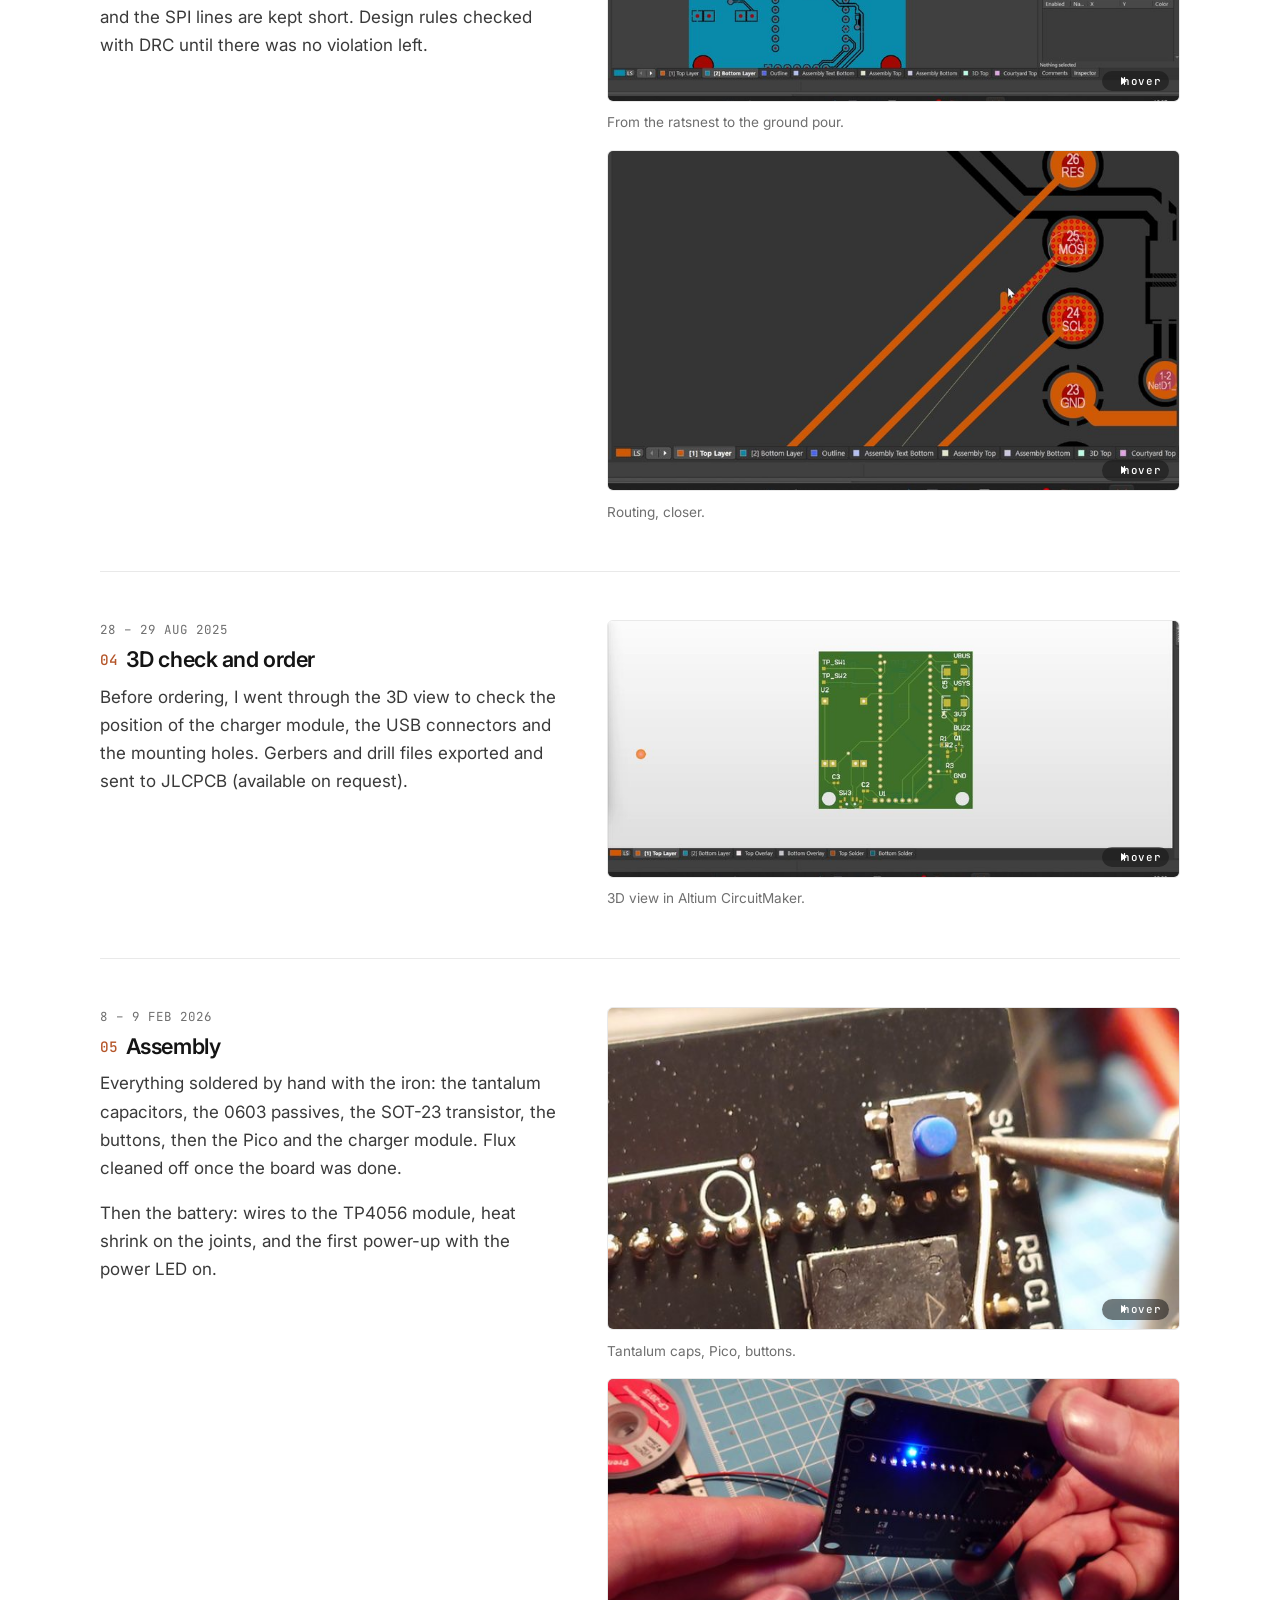
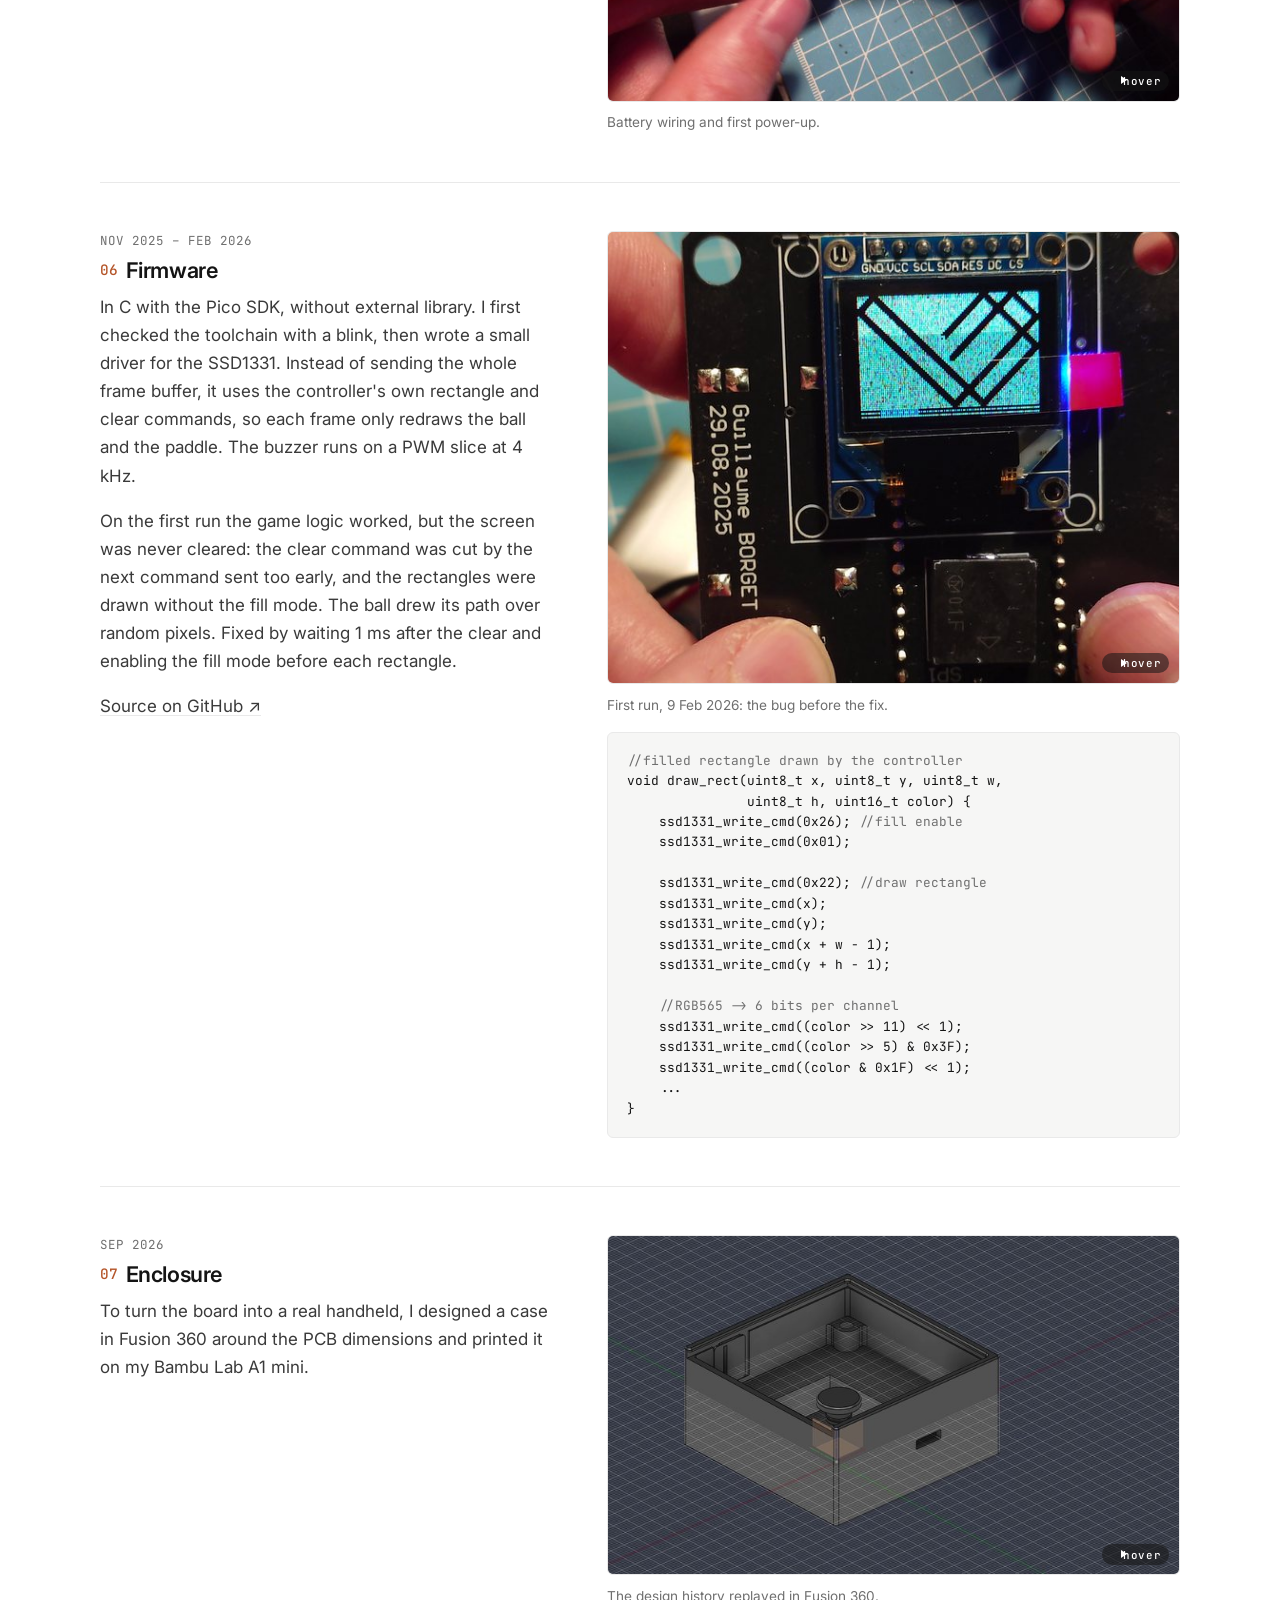
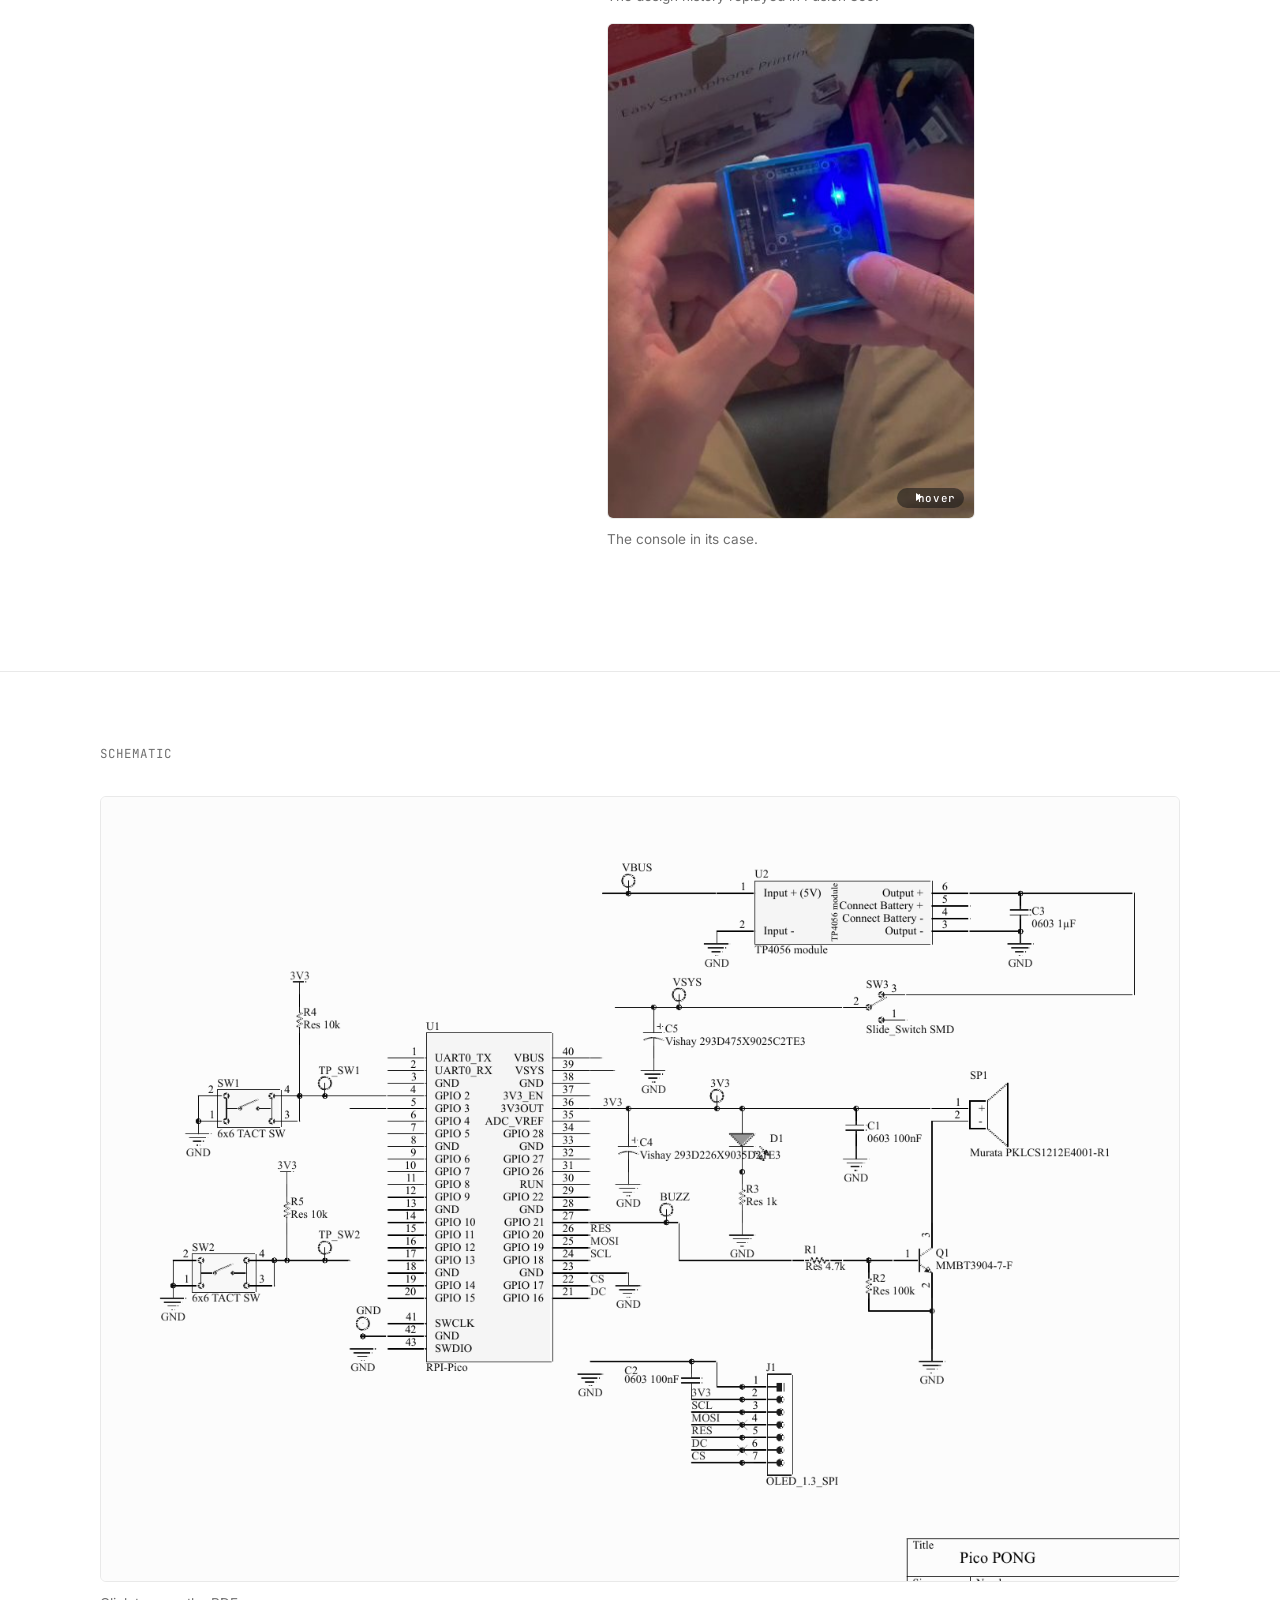
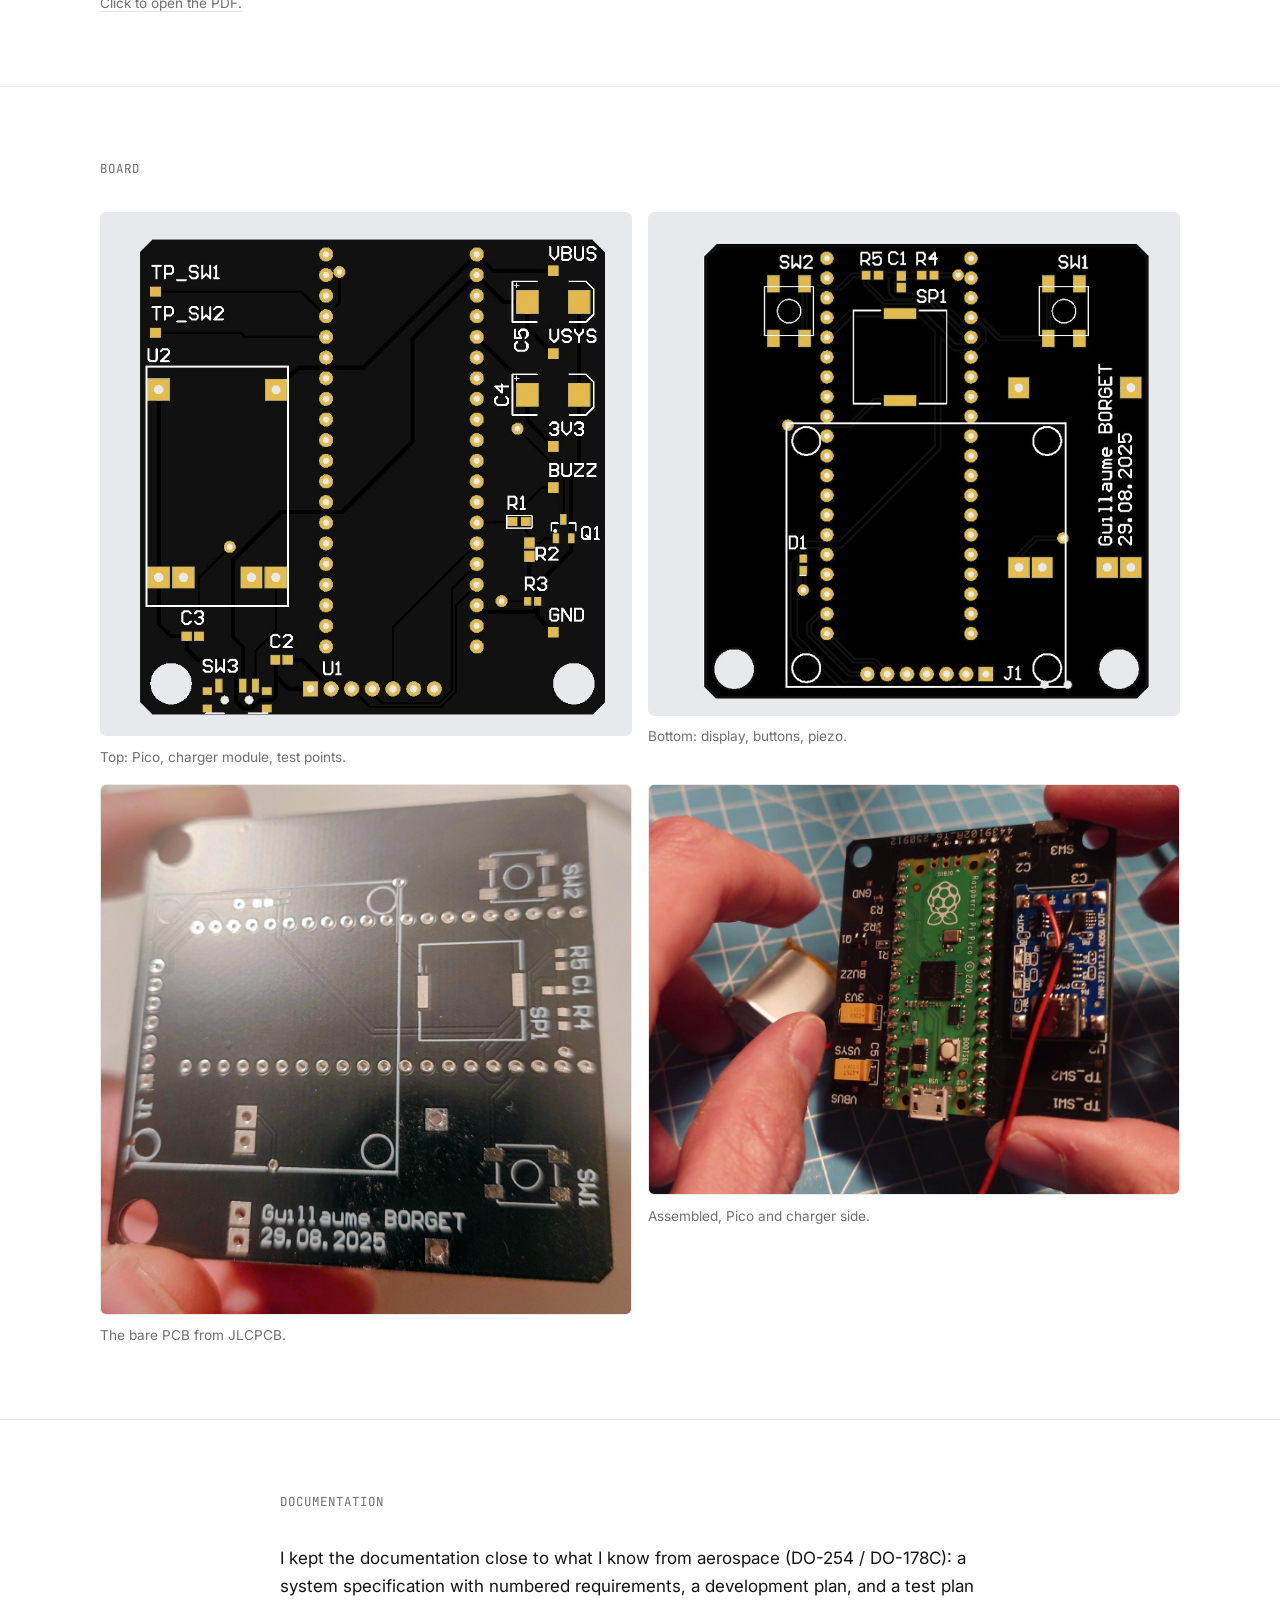
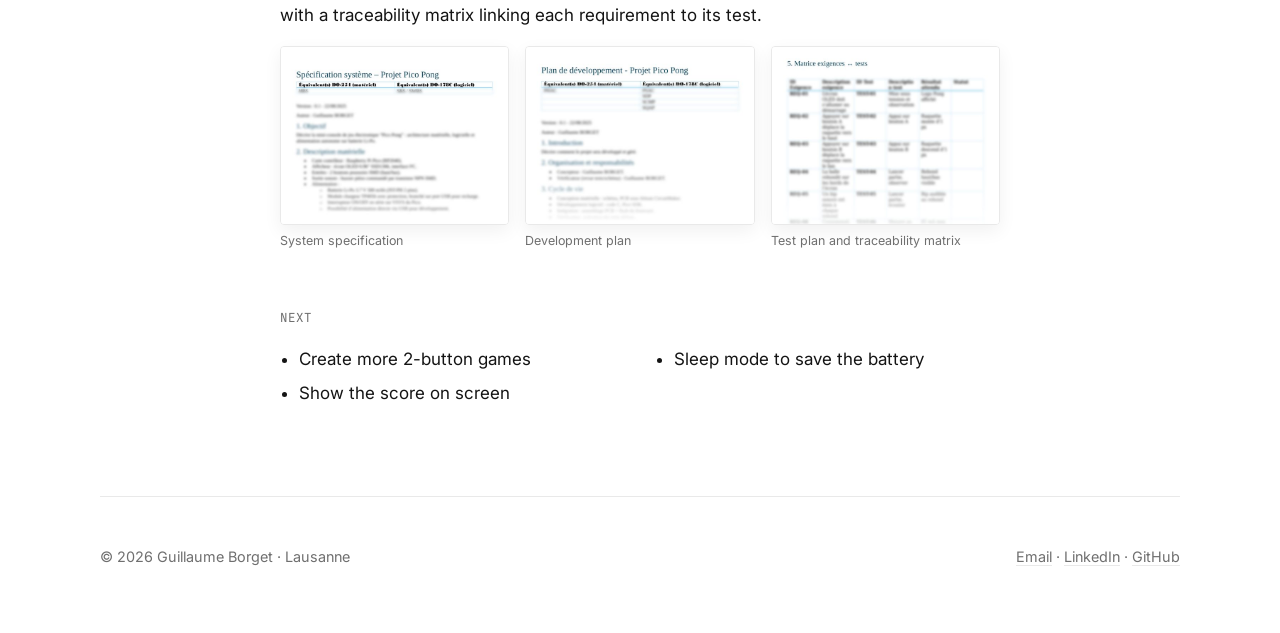
==== commit 5eb9c981: "Pico Pong: smaller document previews on one row" ====
--- a/pico-pong.html
+++ b/pico-pong.html
@@ -9,7 +9,7 @@
   <link rel="preconnect" href="https://fonts.googleapis.com">
   <link rel="preconnect" href="https://fonts.gstatic.com" crossorigin>
   <link href="https://fonts.googleapis.com/css2?family=Inter:wght@400;500;600&family=JetBrains+Mono:wght@400;500&display=swap" rel="stylesheet">
-  <link rel="stylesheet" href="css/style.css?v=4">
+  <link rel="stylesheet" href="css/style.css?v=5">
 </head>
 <body>
   <header class="wrap nav">
@@ -203,7 +203,7 @@
         <span class="label">Documentation</span>
         <p>I kept the documentation close to what I know from aerospace (DO-254 / DO-178C): a system specification with numbered requirements, a development plan, and a test plan with a traceability matrix linking each requirement to its test.</p>
       </div>
-      <div class="wrap docs">
+      <div class="narrow docs">
         <figure class="doc"><img src="assets/pico-pong/doc-spec.jpg" alt="Preview of the system specification" width="640" height="570" loading="lazy"><figcaption>System specification</figcaption></figure>
         <figure class="doc"><img src="assets/pico-pong/doc-plan.jpg" alt="Preview of the development plan" width="640" height="498" loading="lazy"><figcaption>Development plan</figcaption></figure>
         <figure class="doc"><img src="assets/pico-pong/doc-tests.jpg" alt="Preview of the requirements to tests traceability matrix" width="640" height="534" loading="lazy"><figcaption>Test plan and traceability matrix</figcaption></figure>
@@ -224,6 +224,6 @@
     <span><a href="mailto:guillaume.borget@gmail.com">Email</a> · <a href="https://www.linkedin.com/in/g-borget/">LinkedIn</a> · <a href="https://github.com/guillaumeborget">GitHub</a></span>
   </footer>
 
-  <script src="js/main.js?v=4"></script>
+  <script src="js/main.js?v=5"></script>
 </body>
 </html>
--- a/css/style.css
+++ b/css/style.css
@@ -138,7 +138,8 @@
 .step.solo { grid-template-columns: 1fr; }
 .step.solo > div { max-width: 40em; }
 
-.docs { display: grid; grid-template-columns: repeat(3, 1fr); gap: 1.5rem; margin-top: 1rem; }
-.doc { margin: 0; }
-.doc img { width: 100%; aspect-ratio: 640 / 500; object-fit: cover; object-position: top; border: 1px solid var(--line); border-radius: 4px; box-shadow: 0 10px 30px rgba(0, 0, 0, .06); }
-@media (max-width: 800px) { .docs { grid-template-columns: 1fr; } }
+.docs { display: grid; grid-template-columns: repeat(3, 1fr); gap: 1rem; margin-top: .5rem; }
+.doc { margin: 0; min-width: 0; }
+.doc img { width: 100%; aspect-ratio: 640 / 500; object-fit: cover; object-position: top; border: 1px solid var(--line); border-radius: 4px; box-shadow: 0 6px 18px rgba(0, 0, 0, .06); }
+.doc figcaption { font-size: .78rem; margin-top: .4rem; }
+@media (max-width: 800px) { .docs { gap: .5rem; } .doc figcaption { font-size: .68rem; } }
